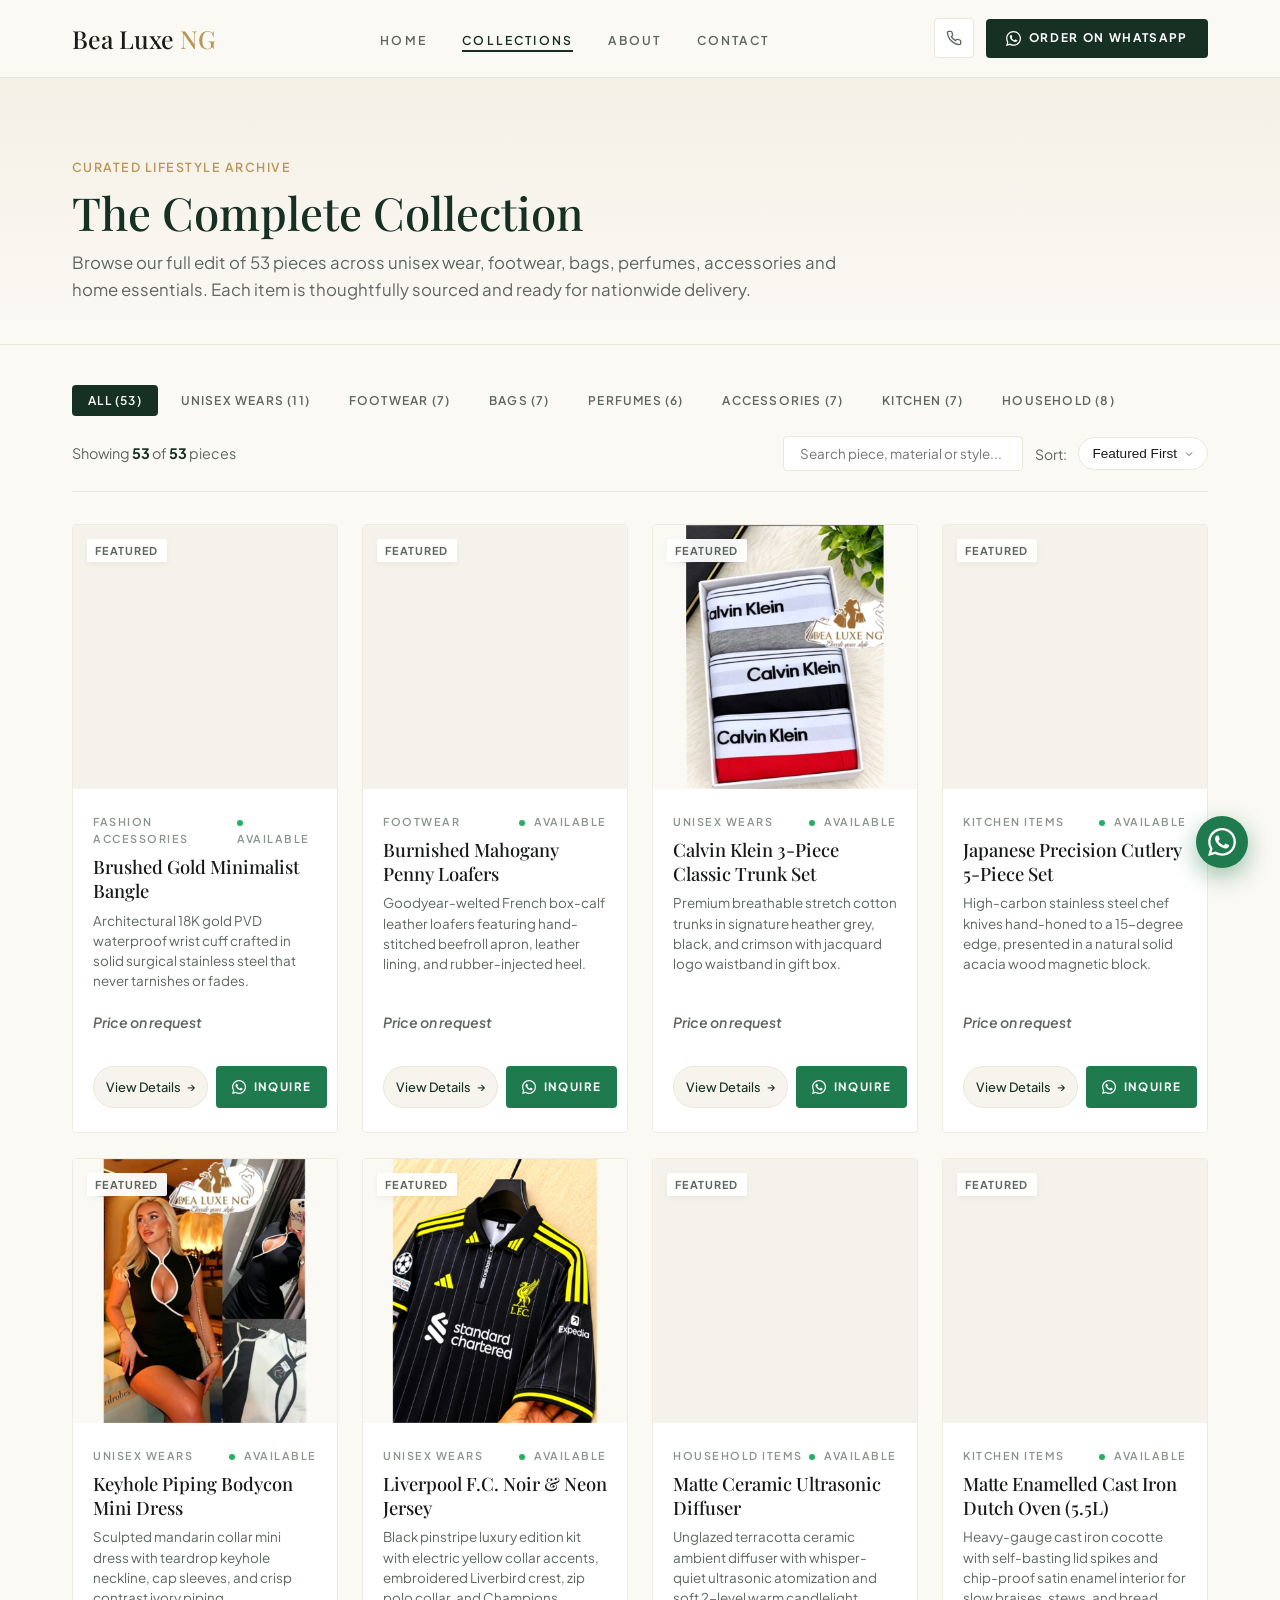
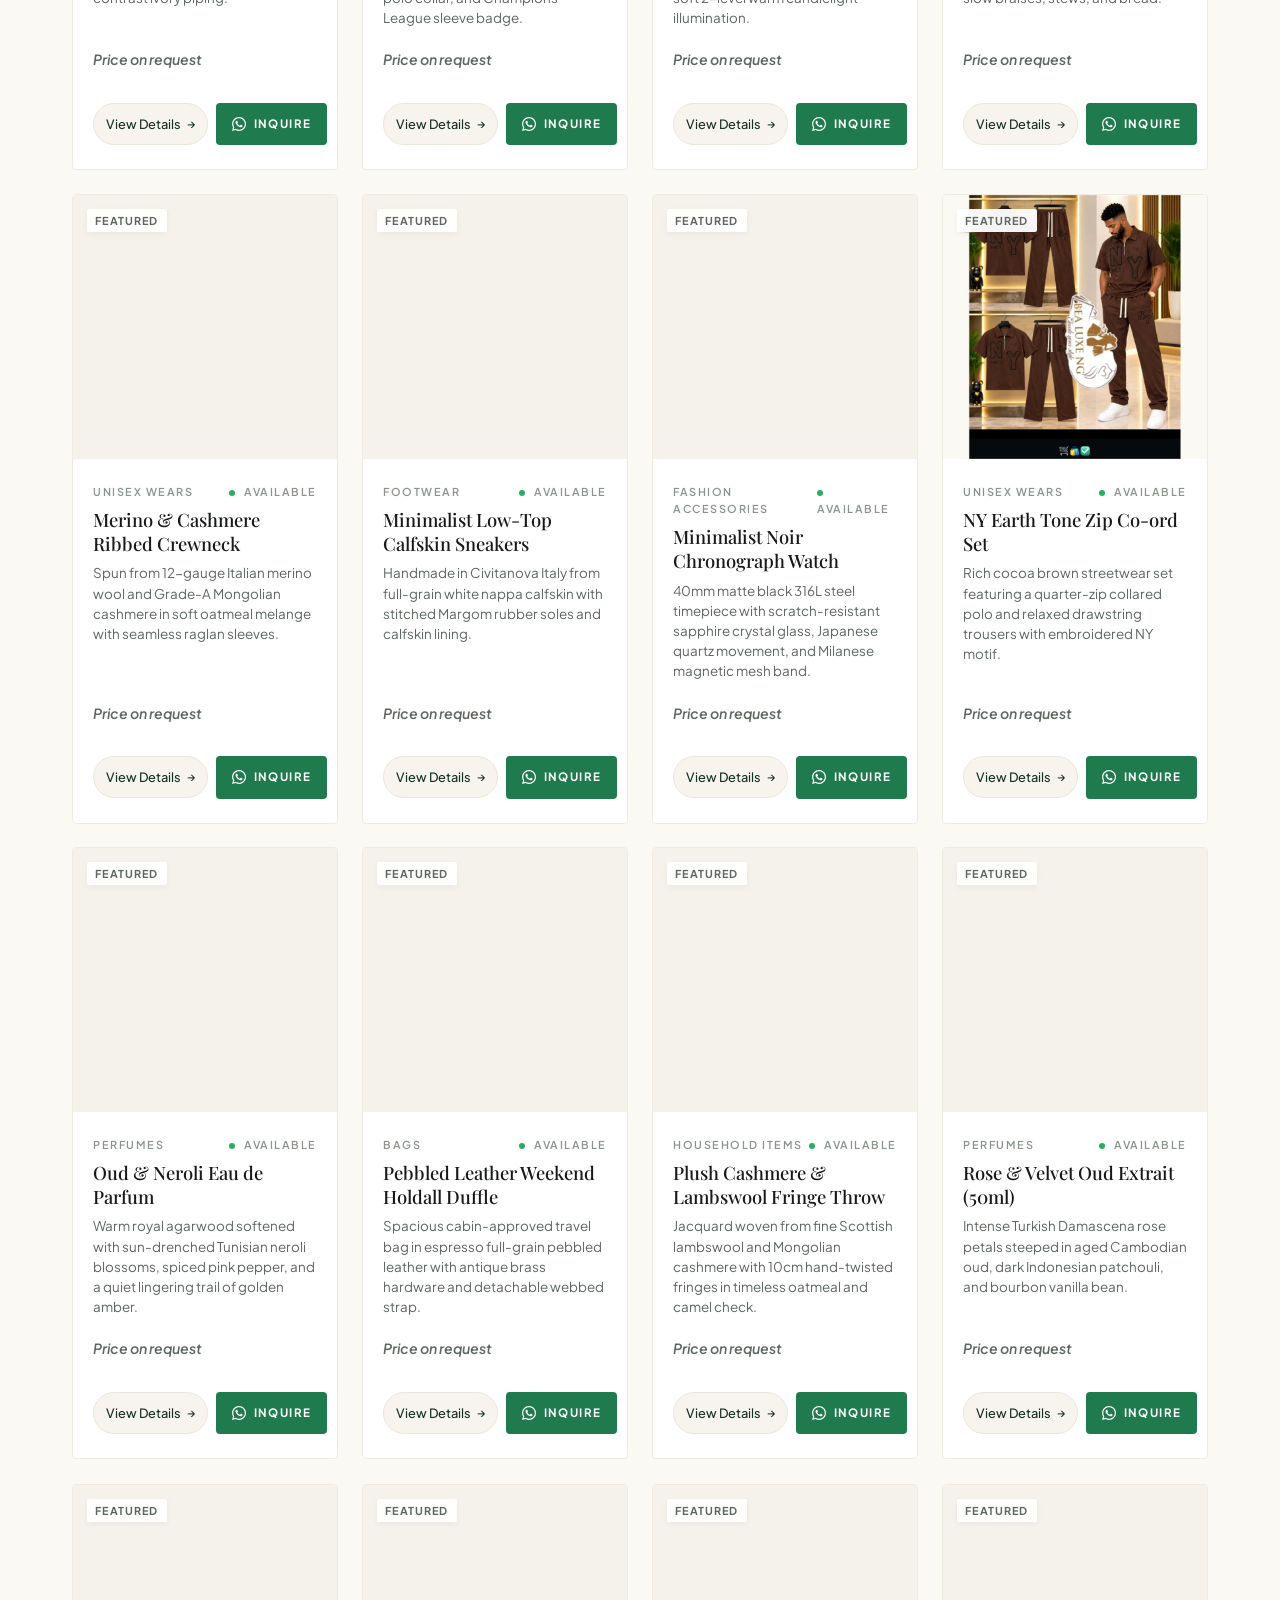
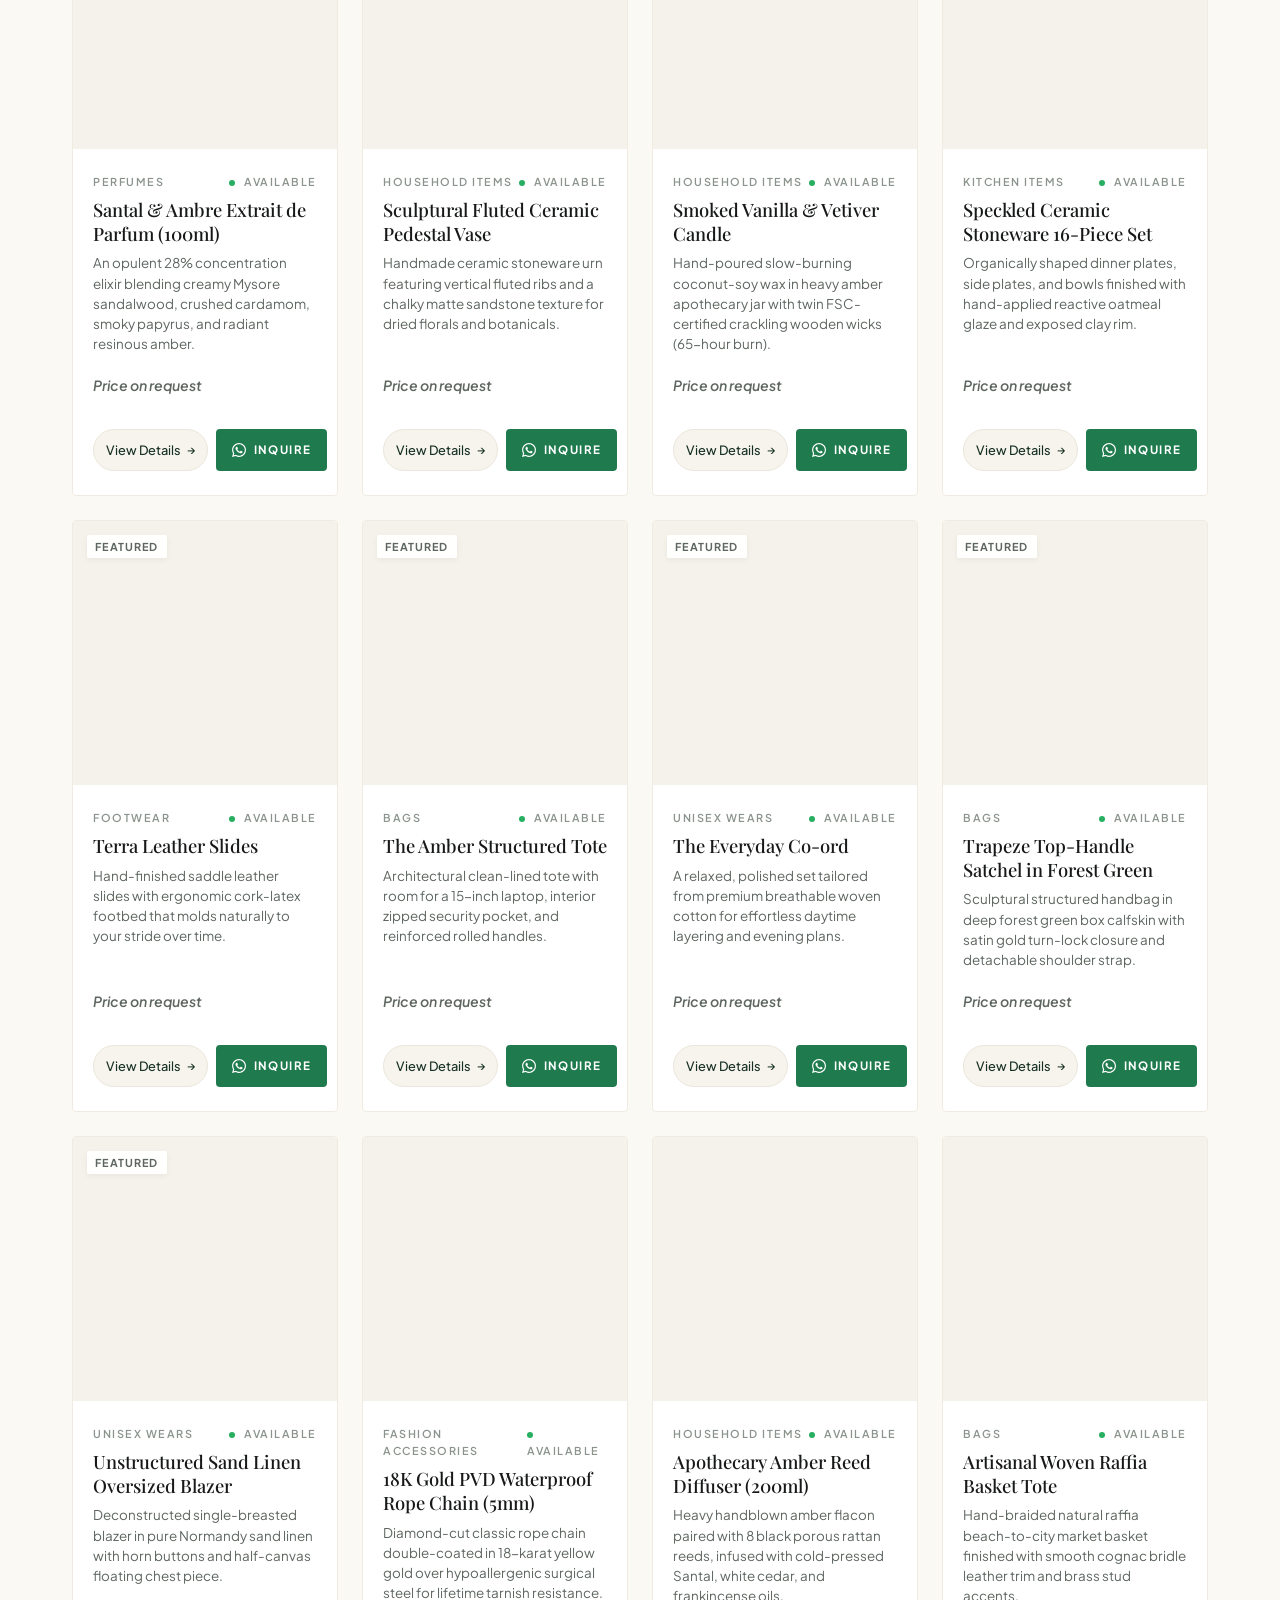
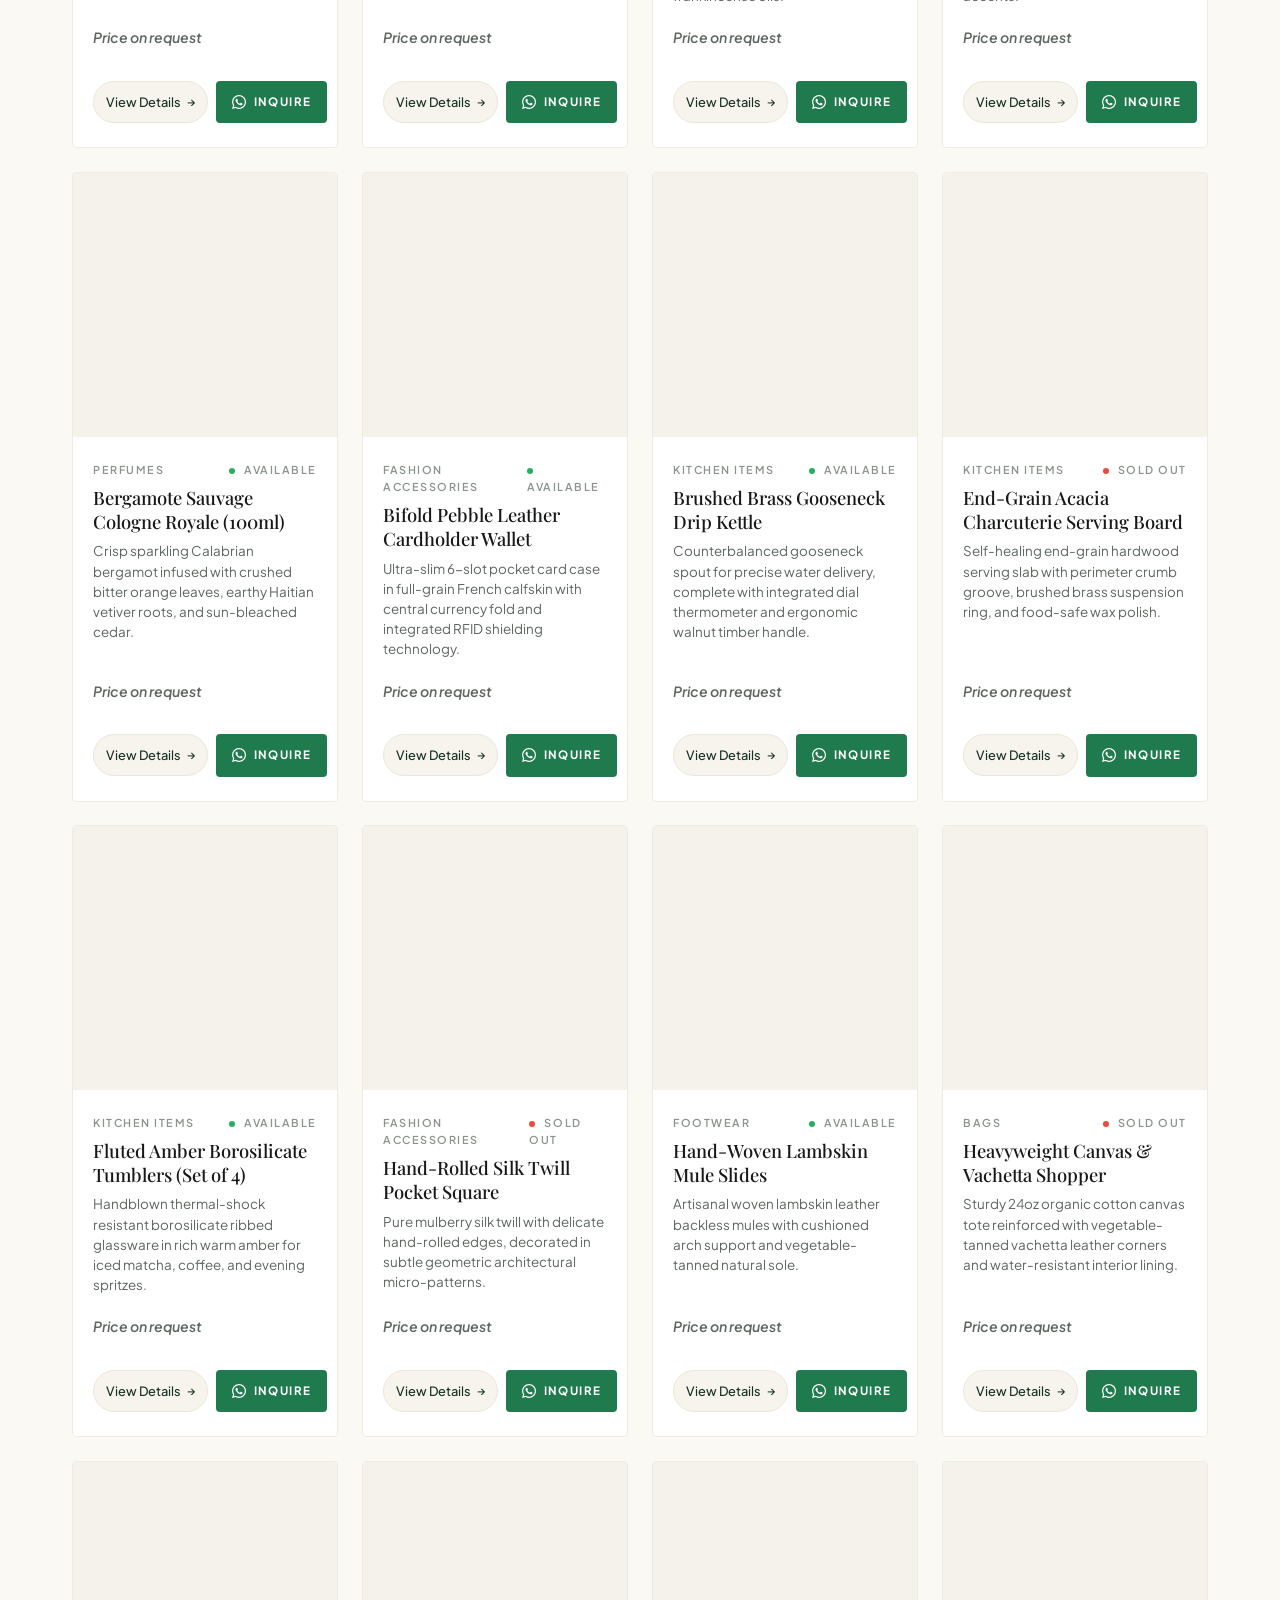
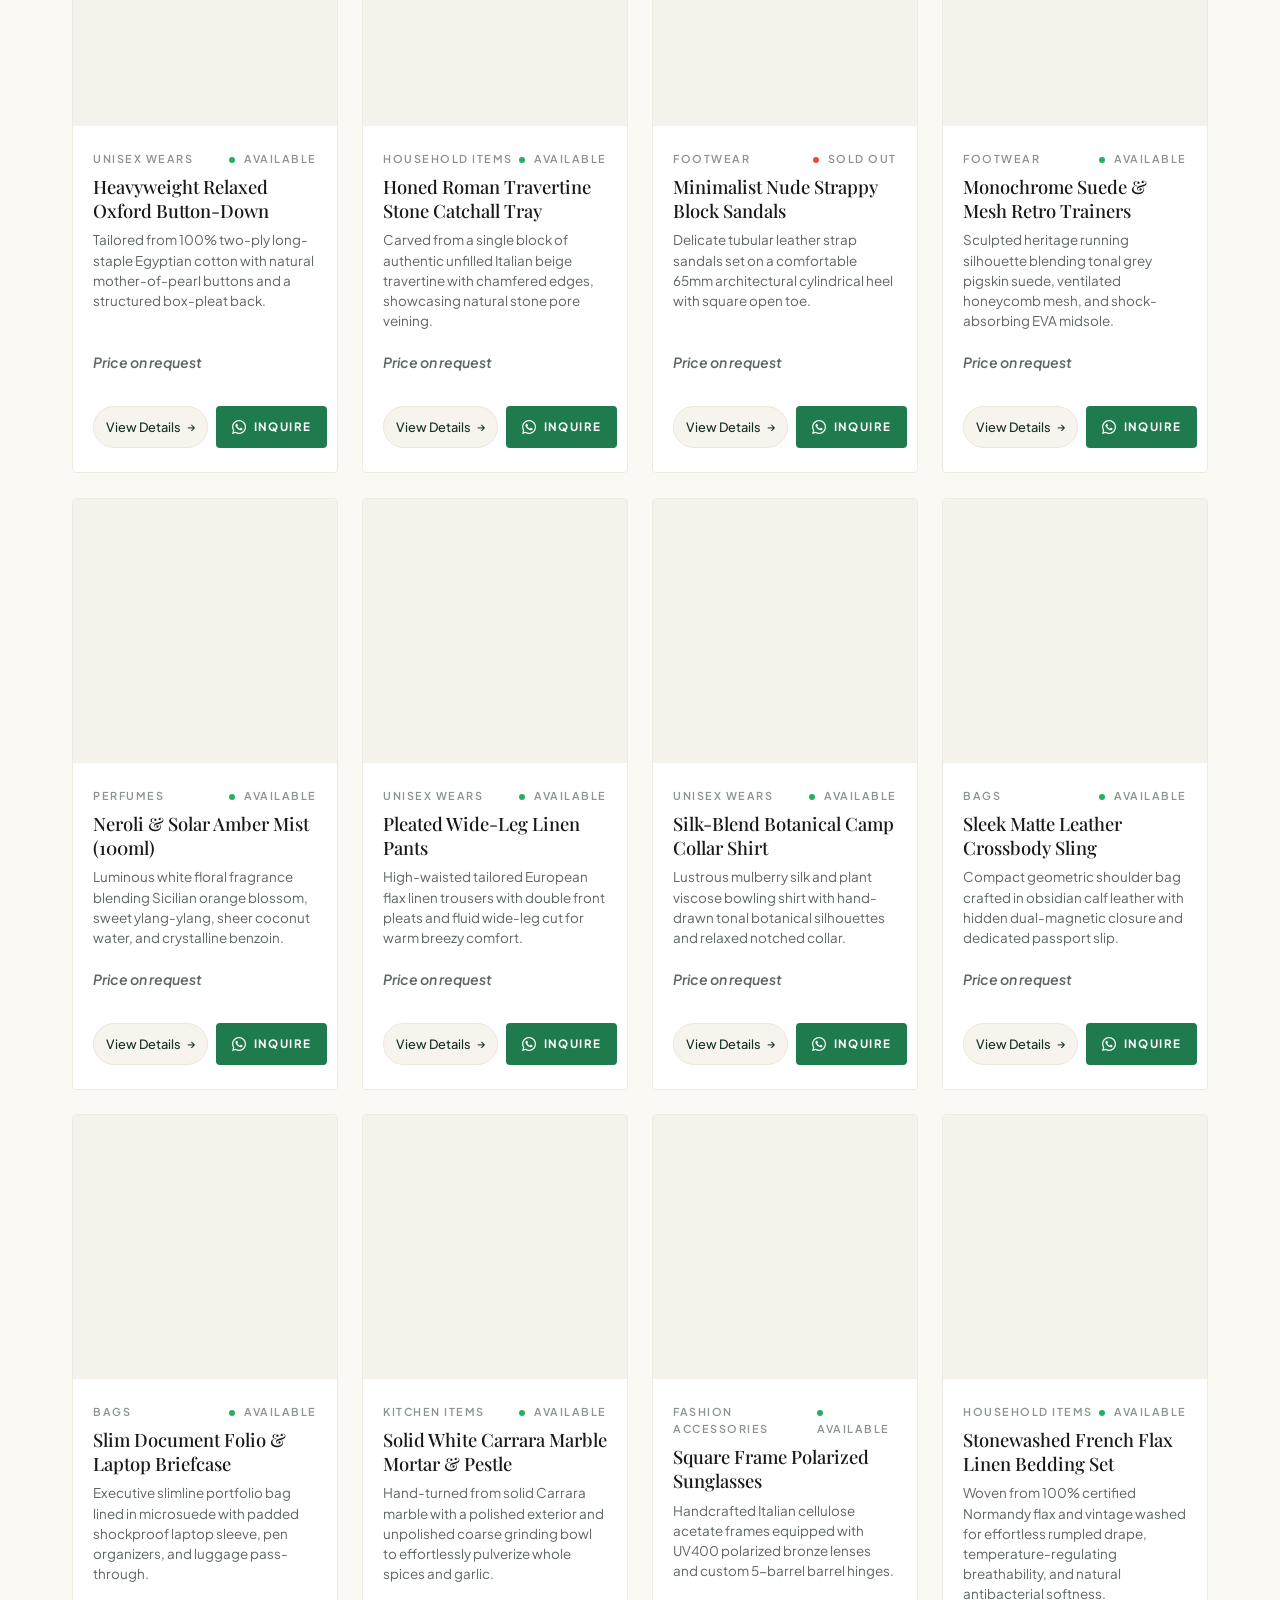
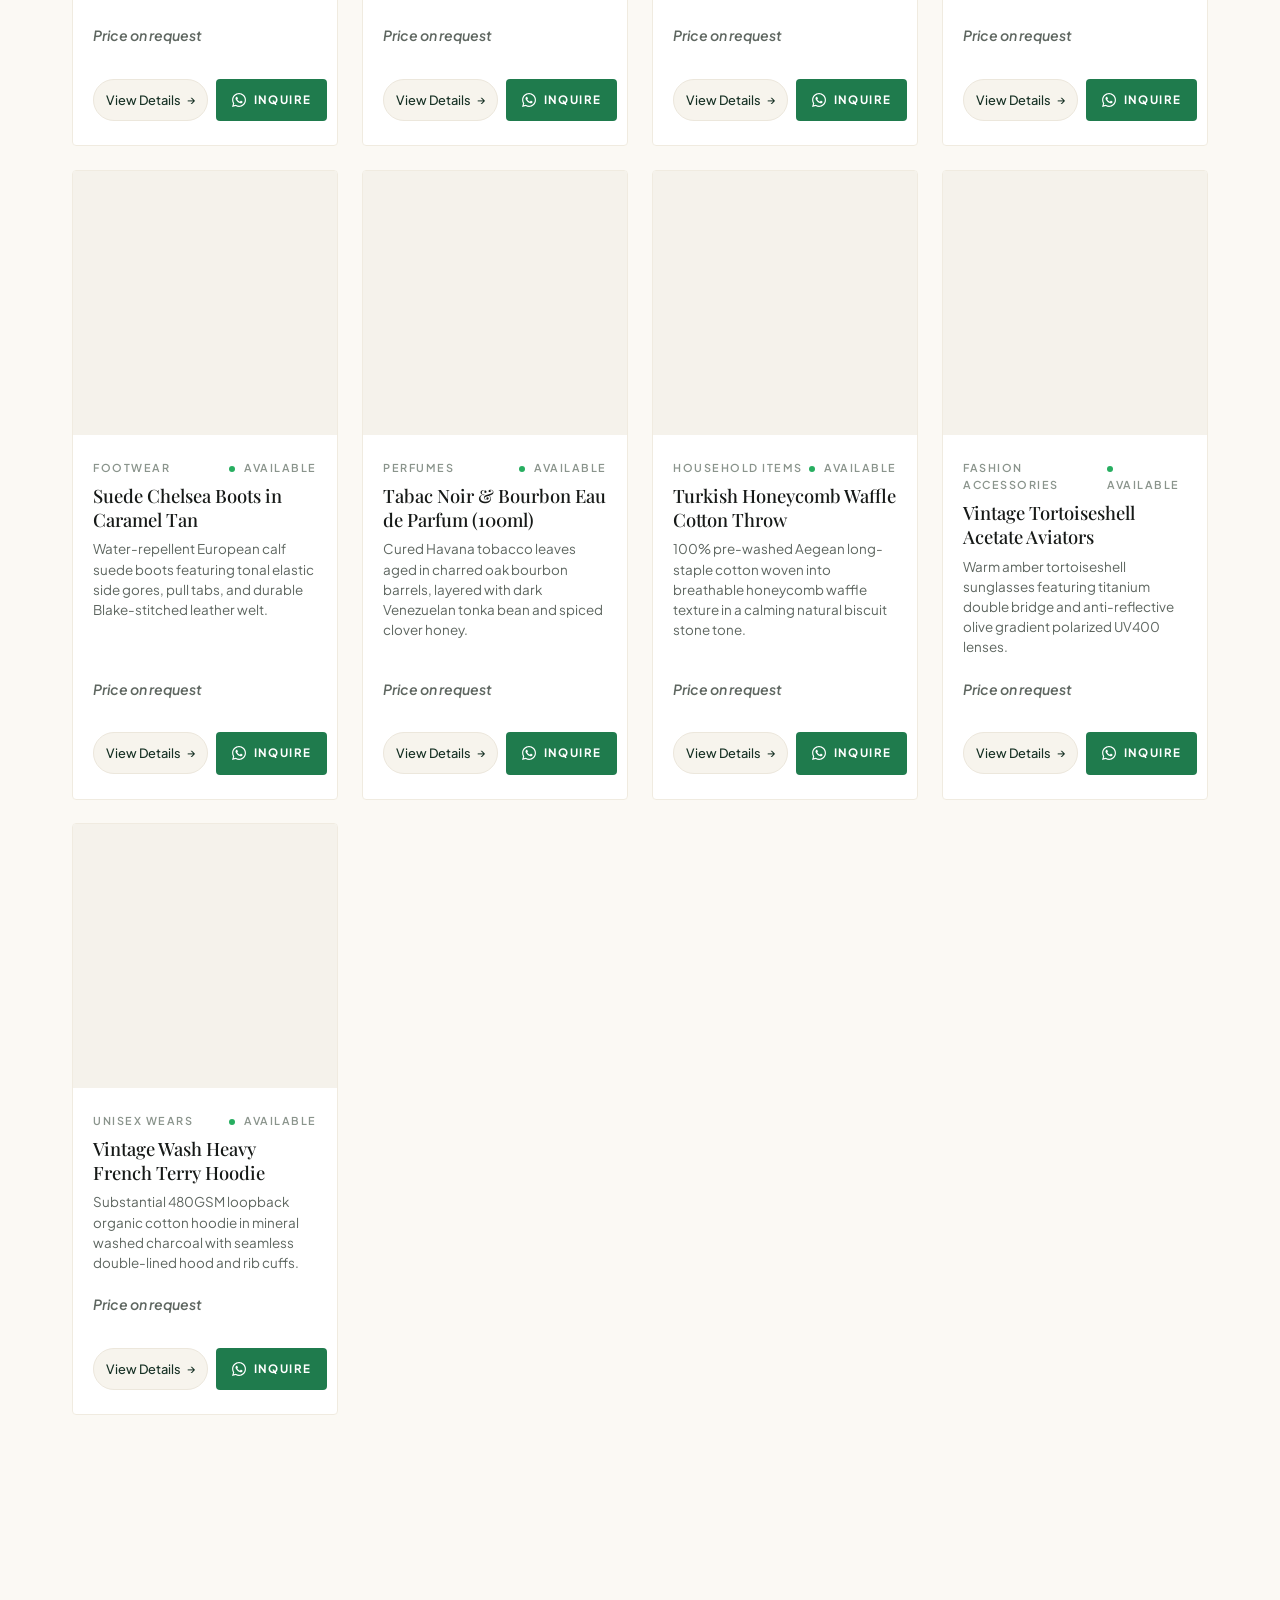
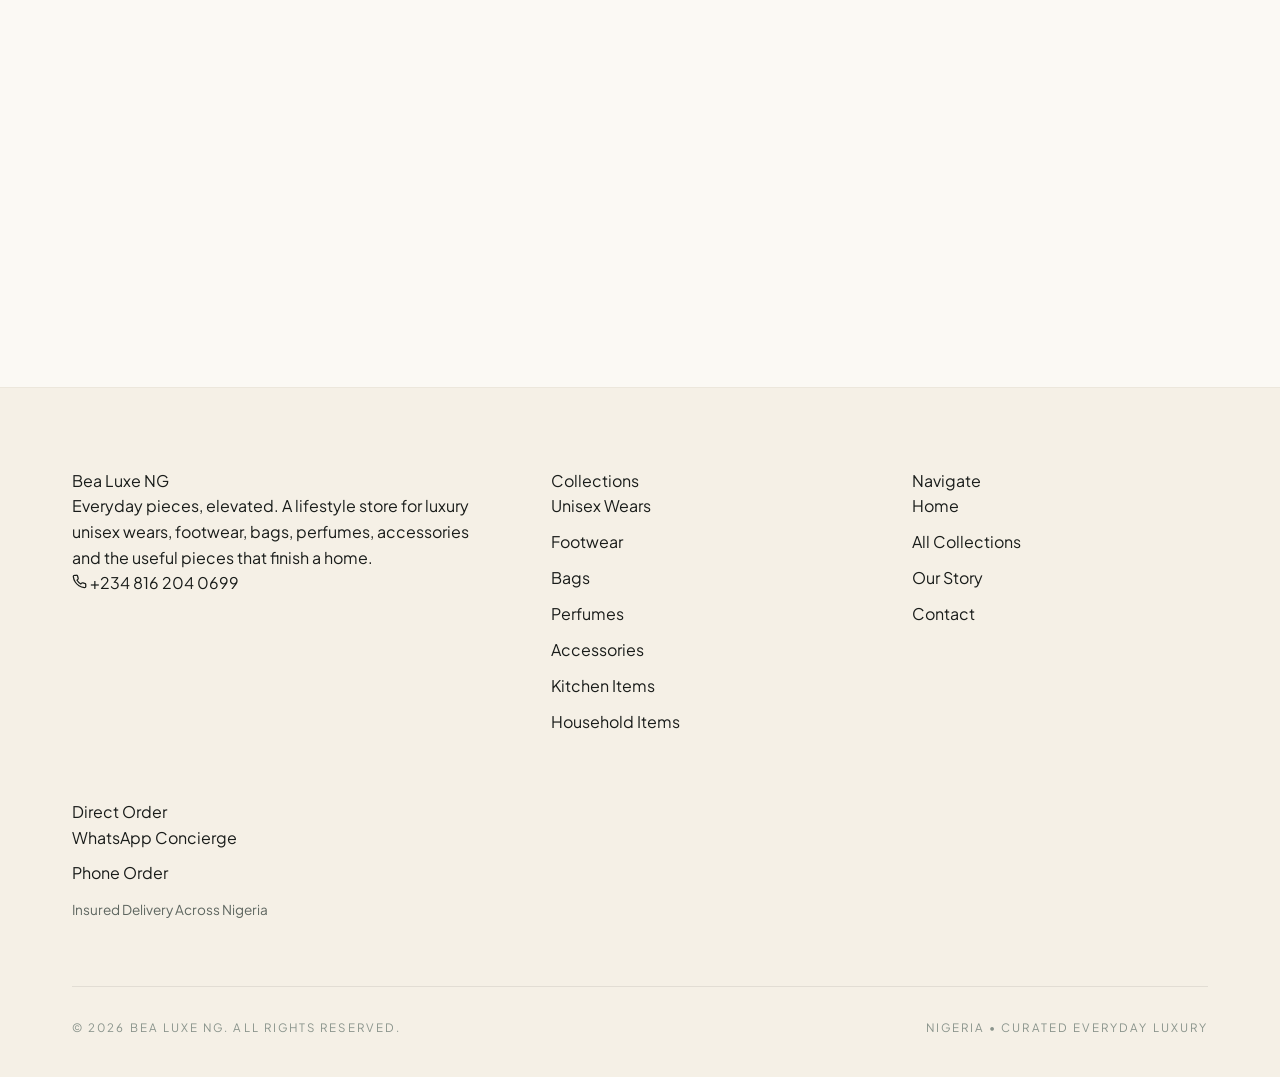
==== collections.html @ 97862dca "feat: implement curated homepage preview, dedicated collections page, and dynamic product detail pag" ====
<!DOCTYPE html>
<html lang="en">
<head>
  <meta charset="UTF-8">
  <meta name="viewport" content="width=device-width, initial-scale=1.0, maximum-scale=5.0, user-scalable=yes">
  <title>The Collections — Bea Luxe NG | 53 Curated Luxury Pieces</title>
  <meta name="description" content="Explore the complete collection of 53 curated luxury pieces across unisex wear, footwear, bags, perfumes, accessories and home essentials by Bea Luxe NG.">

  <!-- Google Fonts Preconnect & Load -->
  <link rel="preconnect" href="https://fonts.googleapis.com">
  <link rel="preconnect" href="https://fonts.gstatic.com" crossorigin>
  <link href="https://fonts.googleapis.com/css2?family=Playfair+Display:ital,wght@0,400;0,500;0,600;0,700;1,400;1,500&family=Plus+Jakarta+Sans:wght@300;400;500;600;700&display=swap" rel="stylesheet">

  <link rel="stylesheet" href="styles.css">
</head>
<body>

  <!-- ================= 1. SITE HEADER ================= -->
  <header class="site-header">
    <div class="container">
      <div class="header-inner">
        <!-- Logo -->
        <a href="index.html" class="brand-title">
          Bea Luxe <span>NG</span>
        </a>

        <!-- Desktop Navigation -->
        <nav>
          <ul class="nav-links">
            <li><a href="index.html" class="nav-link">Home</a></li>
            <li><a href="collections.html" class="nav-link active">Collections</a></li>
            <li><a href="index.html#about" class="nav-link">About</a></li>
            <li><a href="index.html#contact" class="nav-link">Contact</a></li>
          </ul>
        </nav>

        <!-- Right Header Actions -->
        <div class="header-right">
          <div class="header-actions">
            <a href="tel:+2348162040699" class="header-call-btn" title="Call Bea Luxe" aria-label="Call Bea Luxe">
              <svg width="16" height="16" viewBox="0 0 24 24" fill="none" stroke="currentColor" stroke-width="2">
                <path d="M22 16.92v3a2 2 0 0 1-2.18 2 19.79 19.79 0 0 1-8.63-3.07 19.5 19.5 0 0 1-6-6 19.79 19.79 0 0 1-3.07-8.67A2 2 0 0 1 4.11 2h3a2 2 0 0 1 2 1.72 12.84 12.84 0 0 0 .7 2.81 2 2 0 0 1-.45 2.11L8.09 9.91a16 16 0 0 0 6 6l1.27-1.27a2 2 0 0 1 2.11-.45 12.84 12.84 0 0 0 2.81.7A2 2 0 0 1 22 16.92z"/>
              </svg>
            </a>
            <a href="https://wa.me/2348162040699" target="_blank" rel="noopener" class="header-order-btn">
              <svg width="15" height="15" viewBox="0 0 24 24" fill="currentColor">
                <path d="M.057 24l1.687-6.163c-1.041-1.804-1.588-3.849-1.587-5.946.003-6.556 5.338-11.891 11.893-11.891 3.181.001 6.167 1.24 8.413 3.488 2.245 2.248 3.481 5.236 3.48 8.414-.003 6.557-5.338 11.892-11.893 11.892-1.99-.001-3.951-.5-5.688-1.448l-6.305 1.654zm6.597-3.807c1.676.995 3.276 1.591 5.392 1.592 5.448 0 9.886-4.434 9.889-9.885.002-5.462-4.415-9.89-9.881-9.892-5.452 0-9.887 4.434-9.889 9.884-.001 2.225.651 3.891 1.746 5.634l-.999 3.648 3.742-.981zm11.387-5.464c-.074-.124-.272-.198-.57-.347-.297-.149-1.758-.868-2.031-.967-.272-.099-.47-.149-.669.149-.198.297-.768.967-.941 1.165-.173.198-.347.223-.644.074-.297-.149-1.255-.462-2.39-1.475-.883-.788-1.48-1.761-1.653-2.059-.173-.297-.018-.458.13-.606.134-.133.297-.347.446-.521.151-.172.2-.296.3-.495.099-.198.05-.372-.025-.521-.075-.148-.669-1.611-.916-2.206-.242-.579-.487-.501-.669-.51l-.57-.01c-.198 0-.52.074-.792.372s-1.04 1.016-1.04 2.479 1.065 2.876 1.213 3.074c.149.198 2.095 3.2 5.076 4.487.709.306 1.263.489 1.694.626.712.226 1.36.194 1.872.118.571-.085 1.758-.719 2.006-1.413.248-.695.248-1.29.173-1.414z"/>
              </svg>
              <span>Order on WhatsApp</span>
            </a>
          </div>

          <!-- Mobile Toggle (Animated Hamburger) -->
          <button class="mobile-toggle" id="mobile-toggle" aria-label="Toggle navigation">
            <div class="hamburger-box">
              <span class="hamburger-line"></span>
              <span class="hamburger-line"></span>
              <span class="hamburger-line"></span>
            </div>
          </button>
        </div>
      </div>
    </div>
  </header>

  <!-- Mobile Drawer (Smooth Slide-in) -->
  <div class="mobile-drawer" id="mobile-drawer">
    <ul class="mobile-nav-list">
      <li class="mobile-nav-item"><a href="index.html">Home</a></li>
      <li class="mobile-nav-item"><a href="collections.html" class="active">Collections</a></li>
      <li class="mobile-nav-item"><a href="index.html#about">About</a></li>
      <li class="mobile-nav-item"><a href="index.html#contact">Contact</a></li>
    </ul>
    <div style="margin-top: 1.5rem;">
      <a href="https://wa.me/2348162040699" target="_blank" rel="noopener" class="header-order-btn" style="width: 100%; justify-content: center;">
        <svg width="15" height="15" viewBox="0 0 24 24" fill="currentColor">
          <path d="M.057 24l1.687-6.163c-1.041-1.804-1.588-3.849-1.587-5.946.003-6.556 5.338-11.891 11.893-11.891 3.181.001 6.167 1.24 8.413 3.488 2.245 2.248 3.481 5.236 3.48 8.414-.003 6.557-5.338 11.892-11.893 11.892-1.99-.001-3.951-.5-5.688-1.448l-6.305 1.654zm6.597-3.807c1.676.995 3.276 1.591 5.392 1.592 5.448 0 9.886-4.434 9.889-9.885.002-5.462-4.415-9.89-9.881-9.892-5.452 0-9.887 4.434-9.889 9.884-.001 2.225.651 3.891 1.746 5.634l-.999 3.648 3.742-.981zm11.387-5.464c-.074-.124-.272-.198-.57-.347-.297-.149-1.758-.868-2.031-.967-.272-.099-.47-.149-.669.149-.198.297-.768.967-.941 1.165-.173.198-.347.223-.644.074-.297-.149-1.255-.462-2.39-1.475-.883-.788-1.48-1.761-1.653-2.059-.173-.297-.018-.458.13-.606.134-.133.297-.347.446-.521.151-.172.2-.296.3-.495.099-.198.05-.372-.025-.521-.075-.148-.669-1.611-.916-2.206-.242-.579-.487-.501-.669-.51l-.57-.01c-.198 0-.52.074-.792.372s-1.04 1.016-1.04 2.479 1.065 2.876 1.213 3.074c.149.198 2.095 3.2 5.076 4.487.709.306 1.263.489 1.694.626.712.226 1.36.194 1.872.118.571-.085 1.758-.719 2.006-1.413.248-.695.248-1.29.173-1.414z"/>
        </svg>
        <span>Order on WhatsApp</span>
      </a>
    </div>
  </div>

  <main>
    <!-- ================= 2. COLLECTIONS HERO ================= -->
    <section class="collections-hero">
      <div class="container">
        <div class="collections-hero-inner">
          <span class="collections-kicker">Curated Lifestyle Archive</span>
          <h1 class="collections-hero-title">The Complete Collection</h1>
          <p class="collections-hero-desc">
            Browse our full edit of 53 pieces across unisex wear, footwear, bags, perfumes, accessories and home essentials. Each item is thoughtfully sourced and ready for nationwide delivery.
          </p>
        </div>
      </div>
    </section>

    <!-- ================= 3. COLLECTIONS MAIN SECTION ================= -->
    <section class="collections-main-section">
      <div class="container">
        
        <!-- Filter Bar Anchor -->
        <div class="collections-toolbar-wrap" id="collections-filter-bar">
          <!-- Filter Pills -->
          <div class="filter-pills">
            <button class="filter-btn active" data-filter="All">All (53)</button>
            <button class="filter-btn" data-filter="Unisex Wears">Unisex Wears (11)</button>
            <button class="filter-btn" data-filter="Footwear">Footwear (7)</button>
            <button class="filter-btn" data-filter="Bags">Bags (7)</button>
            <button class="filter-btn" data-filter="Perfumes">Perfumes (6)</button>
            <button class="filter-btn" data-filter="Fashion Accessories">Accessories (7)</button>
            <button class="filter-btn" data-filter="Kitchen Items">Kitchen (7)</button>
            <button class="filter-btn" data-filter="Household Items">Household (8)</button>
          </div>

          <!-- Controls: Search, Sort, Count -->
          <div class="collections-subnav">
            <div class="collection-results-count" id="results-count-text">
              Showing <strong>53</strong> pieces
            </div>

            <div style="display: flex; gap: 0.75rem; align-items: center; flex-wrap: wrap;">
              <input 
                type="text" 
                id="collections-search" 
                class="search-input-box" 
                placeholder="Search piece, material or style..."
                style="min-width: 240px;"
              >

              <div class="sort-control-group">
                <label for="collections-sort">Sort:</label>
                <select id="collections-sort" class="sort-select">
                  <option value="featured">Featured First</option>
                  <option value="name-asc">Name: A to Z</option>
                  <option value="name-desc">Name: Z to A</option>
                </select>
              </div>
            </div>
          </div>
        </div>

        <!-- Category Banner Spotlight (Dynamic) -->
        <div class="category-banner-spotlight" id="category-spotlight" style="display: none;">
          <div class="spotlight-info">
            <h3 id="spotlight-title">Category Name</h3>
            <p id="spotlight-desc">Category editorial description.</p>
          </div>
          <button class="btn-clear-filter" id="clear-filter-btn">Show all pieces</button>
        </div>

        <!-- 4-Column Product Grid -->
        <div class="products-4-grid" id="collections-grid-container">
          <!-- Rendered dynamically by collections.js -->
        </div>

      </div>
    </section>

    <!-- ================= 4. CONCIERGE BANNER ================= -->
    <section class="cta-banner-section">
      <div class="container">
        <div class="cta-banner-card reveal-fade-up">
          <div class="cta-kicker">Bea Luxe Concierge</div>
          <h2 class="cta-title">Looking for something specific?</h2>
          <p class="cta-desc">
            If you need bespoke sizing, alternative colorways, or a special gift presentation, talk directly to our concierge on WhatsApp.
          </p>
          <div class="cta-btn-group">
            <a href="https://wa.me/2348162040699" target="_blank" rel="noopener" class="btn-cta-wa">
              <svg width="18" height="18" viewBox="0 0 24 24" fill="currentColor">
                <path d="M.057 24l1.687-6.163c-1.041-1.804-1.588-3.849-1.587-5.946.003-6.556 5.338-11.891 11.893-11.891 3.181.001 6.167 1.24 8.413 3.488 2.245 2.248 3.481 5.236 3.48 8.414-.003 6.557-5.338 11.892-11.893 11.892-1.99-.001-3.951-.5-5.688-1.448l-6.305 1.654zm6.597-3.807c1.676.995 3.276 1.591 5.392 1.592 5.448 0 9.886-4.434 9.889-9.885.002-5.462-4.415-9.89-9.881-9.892-5.452 0-9.887 4.434-9.889 9.884-.001 2.225.651 3.891 1.746 5.634l-.999 3.648 3.742-.981zm11.387-5.464c-.074-.124-.272-.198-.57-.347-.297-.149-1.758-.868-2.031-.967-.272-.099-.47-.149-.669.149-.198.297-.768.967-.941 1.165-.173.198-.347.223-.644.074-.297-.149-1.255-.462-2.39-1.475-.883-.788-1.48-1.761-1.653-2.059-.173-.297-.018-.458.13-.606.134-.133.297-.347.446-.521.151-.172.2-.296.3-.495.099-.198.05-.372-.025-.521-.075-.148-.669-1.611-.916-2.206-.242-.579-.487-.501-.669-.51l-.57-.01c-.198 0-.52.074-.792.372s-1.04 1.016-1.04 2.479 1.065 2.876 1.213 3.074c.149.198 2.095 3.2 5.076 4.487.709.306 1.263.489 1.694.626.712.226 1.36.194 1.872.118.571-.085 1.758-.719 2.006-1.413.248-.695.248-1.29.173-1.414z"/>
              </svg>
              <span>Message on WhatsApp</span>
            </a>
            <a href="tel:+2348162040699" class="btn-cta-call">
              <svg width="18" height="18" viewBox="0 0 24 24" fill="none" stroke="currentColor" stroke-width="2">
                <path d="M22 16.92v3a2 2 0 0 1-2.18 2 19.79 19.79 0 0 1-8.63-3.07 19.5 19.5 0 0 1-6-6 19.79 19.79 0 0 1-3.07-8.67A2 2 0 0 1 4.11 2h3a2 2 0 0 1 2 1.72 12.84 12.84 0 0 0 .7 2.81 2 2 0 0 1-.45 2.11L8.09 9.91a16 16 0 0 0 6 6l1.27-1.27a2 2 0 0 1 2.11-.45 12.84 12.84 0 0 0 2.81.7A2 2 0 0 1 22 16.92z"/>
              </svg>
              <span>Call Us Directly</span>
            </a>
          </div>
        </div>
      </div>
    </section>
  </main>

  <!-- ================= 5. FOOTER ================= -->
  <footer class="site-footer">
    <div class="container">
      <div class="footer-top-grid">
        <div class="footer-brand-col">
          <div class="footer-logo">Bea Luxe <span>NG</span></div>
          <p class="footer-tagline">
            Everyday pieces, elevated. A lifestyle store for luxury unisex wears, footwear, bags, perfumes, accessories and the useful pieces that finish a home.
          </p>
          <div class="footer-phone-exact">
            <svg width="15" height="15" viewBox="0 0 24 24" fill="none" stroke="currentColor" stroke-width="2">
              <path d="M22 16.92v3a2 2 0 0 1-2.18 2 19.79 19.79 0 0 1-8.63-3.07 19.5 19.5 0 0 1-6-6 19.79 19.79 0 0 1-3.07-8.67A2 2 0 0 1 4.11 2h3a2 2 0 0 1 2 1.72 12.84 12.84 0 0 0 .7 2.81 2 2 0 0 1-.45 2.11L8.09 9.91a16 16 0 0 0 6 6l1.27-1.27a2 2 0 0 1 2.11-.45 12.84 12.84 0 0 0 2.81.7A2 2 0 0 1 22 16.92z"/>
            </svg>
            <a href="tel:+2348162040699">+234 816 204 0699</a>
          </div>
        </div>

        <div class="footer-links-col">
          <div class="footer-heading">Collections</div>
          <ul class="footer-links-list">
            <li><a href="collections.html?category=Unisex%20Wears">Unisex Wears</a></li>
            <li><a href="collections.html?category=Footwear">Footwear</a></li>
            <li><a href="collections.html?category=Bags">Bags</a></li>
            <li><a href="collections.html?category=Perfumes">Perfumes</a></li>
            <li><a href="collections.html?category=Fashion%20Accessories">Accessories</a></li>
            <li><a href="collections.html?category=Kitchen%20Items">Kitchen Items</a></li>
            <li><a href="collections.html?category=Household%20Items">Household Items</a></li>
          </ul>
        </div>

        <div class="footer-links-col">
          <div class="footer-heading">Navigate</div>
          <ul class="footer-links-list">
            <li><a href="index.html">Home</a></li>
            <li><a href="collections.html">All Collections</a></li>
            <li><a href="index.html#about">Our Story</a></li>
            <li><a href="index.html#contact">Contact</a></li>
          </ul>
        </div>

        <div class="footer-links-col">
          <div class="footer-heading">Direct Order</div>
          <ul class="footer-links-list">
            <li><a href="https://wa.me/2348162040699" target="_blank" rel="noopener">WhatsApp Concierge</a></li>
            <li><a href="tel:+2348162040699">Phone Order</a></li>
            <li><span style="color: var(--text-muted); font-size: 0.85rem;">Insured Delivery Across Nigeria</span></li>
          </ul>
        </div>
      </div>

      <div class="footer-bottom-row">
        <div>&copy; 2026 Bea Luxe NG. All rights reserved.</div>
        <div>Nigeria • Curated Everyday Luxury</div>
      </div>
    </div>
  </footer>

  <!-- Floating WhatsApp CTA -->
  <a href="https://wa.me/2348162040699" target="_blank" rel="noopener" class="floating-wa-exact" title="Order on WhatsApp" aria-label="Order on WhatsApp">
    <svg width="28" height="28" viewBox="0 0 24 24" fill="currentColor">
      <path d="M.057 24l1.687-6.163c-1.041-1.804-1.588-3.849-1.587-5.946.003-6.556 5.338-11.891 11.893-11.891 3.181.001 6.167 1.24 8.413 3.488 2.245 2.248 3.481 5.236 3.48 8.414-.003 6.557-5.338 11.892-11.893 11.892-1.99-.001-3.951-.5-5.688-1.448l-6.305 1.654zm6.597-3.807c1.676.995 3.276 1.591 5.392 1.592 5.448 0 9.886-4.434 9.889-9.885.002-5.462-4.415-9.89-9.881-9.892-5.452 0-9.887 4.434-9.889 9.884-.001 2.225.651 3.891 1.746 5.634l-.999 3.648 3.742-.981zm11.387-5.464c-.074-.124-.272-.198-.57-.347-.297-.149-1.758-.868-2.031-.967-.272-.099-.47-.149-.669.149-.198.297-.768.967-.941 1.165-.173.198-.347.223-.644.074-.297-.149-1.255-.462-2.39-1.475-.883-.788-1.48-1.761-1.653-2.059-.173-.297-.018-.458.13-.606.134-.133.297-.347.446-.521.151-.172.2-.296.3-.495.099-.198.05-.372-.025-.521-.075-.148-.669-1.611-.916-2.206-.242-.579-.487-.501-.669-.51l-.57-.01c-.198 0-.52.074-.792.372s-1.04 1.016-1.04 2.479 1.065 2.876 1.213 3.074c.149.198 2.095 3.2 5.076 4.487.709.306 1.263.489 1.694.626.712.226 1.36.194 1.872.118.571-.085 1.758-.719 2.006-1.413.248-.695.248-1.29.173-1.414z"/>
    </svg>
  </a>

  <!-- Scripts -->
  <script src="products.js"></script>
  <script src="collections.js"></script>
</body>
</html>
---- styles.css ----
/* ==========================================================================
   BEA LUXE NG - Base44 Layout with Premium Animations & Mobile Refinements
   ========================================================================== */

:root {
  /* Palette exact */
  --bg-cream: #fbf9f4;
  --bg-ivory: #ffffff;
  --bg-card-soft: #fcfbf8;
  --bg-footer: #f5f0e6;
  --forest-dark: #163024;
  --forest-hero: #234534;
  --forest-hover: #0e2017;
  --wa-green: #1f7b4d;
  --wa-green-hover: #17633d;
  --gold-accent: #b89758;
  
  --text-main: #191c1a;
  --text-muted: #5e6660;
  --text-subtle: #8a948c;
  
  --border-light: #ece7dc;
  --border-card: #f0ebe0;
  
  /* Fonts */
  --font-serif: 'Playfair Display', Georgia, serif;
  --font-sans: 'Plus Jakarta Sans', -apple-system, BlinkMacSystemFont, "Segoe UI", Roboto, sans-serif;
  
  --radius-sm: 4px;
  --radius-md: 8px;
  --radius-lg: 16px;
  --radius-pill: 9999px;
  
  --max-width: 1200px;

  /* Cubic-bezier easing */
  --ease-out-expo: cubic-bezier(0.16, 1, 0.3, 1);
  --ease-smooth: cubic-bezier(0.25, 0.46, 0.45, 0.94);
}

/* Reset */
*, *::before, *::after {
  box-sizing: border-box;
  margin: 0;
  padding: 0;
}

html {
  scroll-behavior: smooth;
  font-size: 16px;
  -webkit-text-size-adjust: 100%;
  width: 100%;
  max-width: 100%;
  overflow-x: hidden;
}

body {
  font-family: var(--font-sans);
  background-color: var(--bg-cream);
  color: var(--text-main);
  line-height: 1.6;
  -webkit-font-smoothing: antialiased;
  width: 100%;
  max-width: 100%;
  overflow-x: hidden;
  position: relative;
}

main, section, header, footer {
  width: 100%;
  max-width: 100%;
  box-sizing: border-box;
}

h1, h2, h3, h4, h5, h6, p, a, span {
  overflow-wrap: break-word;
  word-wrap: break-word;
}

img {
  display: block;
  max-width: 100%;
}

a {
  color: inherit;
  text-decoration: none;
}

button, input, textarea {
  font-family: inherit;
  font-size: inherit;
}

.container {
  width: 100%;
  max-width: var(--max-width);
  margin: 0 auto;
  padding: 0 2rem;
}

/* ==========================================================================
   COOL SCROLL REVEAL ANIMATIONS
   ========================================================================== */
.reveal-fade-up {
  opacity: 0;
  transform: translateY(28px);
  transition: opacity 0.75s var(--ease-out-expo), transform 0.75s var(--ease-out-expo);
  will-change: opacity, transform;
}

.reveal-fade-up.active {
  opacity: 1;
  transform: translateY(0);
}

/* Stagger delay classes */
.delay-1 { transition-delay: 0.1s; }
.delay-2 { transition-delay: 0.18s; }
.delay-3 { transition-delay: 0.26s; }
.delay-4 { transition-delay: 0.34s; }

/* ==========================================================================
   Header Navbar
   ========================================================================== */
.site-header {
  background-color: rgba(251, 249, 244, 0.94);
  backdrop-filter: blur(12px);
  -webkit-backdrop-filter: blur(12px);
  border-bottom: 1px solid var(--border-light);
  position: sticky;
  top: 0;
  z-index: 1000;
  transition: box-shadow 0.3s ease, background-color 0.3s ease;
}

.site-header.scrolled {
  box-shadow: 0 4px 20px rgba(0, 0, 0, 0.04);
  background-color: rgba(251, 249, 244, 0.98);
}

.header-inner {
  display: flex;
  align-items: center;
  justify-content: space-between;
  height: 4.8rem;
}

.brand-title {
  font-family: var(--font-serif);
  font-size: 1.55rem;
  font-weight: 500;
  letter-spacing: -0.01em;
  color: #191c1a;
  transition: opacity 0.2s ease;
}

.brand-title span {
  color: var(--gold-accent);
}

.brand-title:hover {
  opacity: 0.85;
}

.nav-links {
  display: flex;
  align-items: center;
  list-style: none;
  gap: 2.2rem;
}

.nav-link {
  font-size: 0.76rem;
  text-transform: uppercase;
  letter-spacing: 0.18em;
  font-weight: 600;
  color: var(--text-muted);
  position: relative;
  padding: 0.3rem 0;
  transition: color 0.25s ease;
}

.nav-link::after {
  content: "";
  position: absolute;
  bottom: 0;
  left: 0;
  width: 0%;
  height: 2px;
  background-color: var(--forest-dark);
  transition: width 0.25s var(--ease-out-expo);
}

.nav-link:hover::after,
.nav-link.active::after {
  width: 100%;
}

.nav-link:hover,
.nav-link.active {
  color: var(--forest-dark);
}

.header-right {
  display: flex;
  align-items: center;
  gap: 0.75rem;
}

.header-actions {
  display: flex;
  align-items: center;
  gap: 0.75rem;
}

.header-call-btn {
  width: 40px;
  height: 40px;
  border-radius: var(--radius-sm);
  border: 1px solid var(--border-light);
  display: flex;
  align-items: center;
  justify-content: center;
  color: var(--text-muted);
  background: #ffffff;
  transition: all 0.2s var(--ease-smooth);
}

.header-call-btn:hover {
  border-color: var(--forest-dark);
  color: var(--forest-dark);
  transform: translateY(-2px);
  box-shadow: 0 4px 10px rgba(0, 0, 0, 0.04);
}

.header-order-btn {
  display: inline-flex;
  align-items: center;
  gap: 0.5rem;
  background-color: var(--forest-dark);
  color: #ffffff;
  padding: 0.65rem 1.25rem;
  border-radius: var(--radius-sm);
  font-size: 0.74rem;
  text-transform: uppercase;
  letter-spacing: 0.14em;
  font-weight: 700;
  transition: all 0.25s var(--ease-smooth);
}

.header-order-btn:hover {
  background-color: var(--forest-hover);
  transform: translateY(-2px);
  box-shadow: 0 6px 16px rgba(22, 48, 36, 0.2);
}

/* Mobile Hamburger Toggle */
.mobile-toggle {
  display: none;
  background: none;
  border: none;
  cursor: pointer;
  padding: 0.6rem;
  color: var(--text-main);
  border-radius: var(--radius-sm);
  transition: background-color 0.2s ease;
}

.mobile-toggle:hover {
  background-color: var(--bg-card-soft);
}

.hamburger-box {
  width: 24px;
  height: 18px;
  display: flex;
  flex-direction: column;
  justify-content: space-between;
}

.hamburger-line {
  display: block;
  height: 2px;
  width: 100%;
  background-color: var(--forest-dark);
  border-radius: 2px;
  transition: transform 0.3s ease, opacity 0.2s ease;
}

.mobile-toggle.open .hamburger-line:nth-child(1) {
  transform: translateY(8px) rotate(45deg);
}
.mobile-toggle.open .hamburger-line:nth-child(2) {
  opacity: 0;
}
.mobile-toggle.open .hamburger-line:nth-child(3) {
  transform: translateY(-8px) rotate(-45deg);
}

/* Mobile Drawer (Smooth slide-in) */
.mobile-drawer {
  position: fixed;
  top: 4.8rem;
  left: 0;
  right: 0;
  background: var(--bg-cream);
  border-bottom: 1px solid var(--border-light);
  padding: 1.75rem 2rem 2.25rem;
  box-shadow: 0 20px 40px rgba(0, 0, 0, 0.08);
  transform: translateY(-110%);
  opacity: 0;
  visibility: hidden;
  transition: transform 0.35s var(--ease-out-expo), opacity 0.3s ease, visibility 0.35s;
  z-index: 998;
}

.mobile-drawer.open {
  transform: translateY(0);
  opacity: 1;
  visibility: visible;
}

.mobile-nav-list {
  list-style: none;
  display: flex;
  flex-direction: column;
  gap: 1.25rem;
}

.mobile-nav-item a {
  font-size: 1.05rem;
  font-weight: 600;
  text-transform: uppercase;
  letter-spacing: 0.12em;
  color: var(--text-main);
  display: block;
  padding: 0.4rem 0;
  border-bottom: 1px dashed var(--border-light);
}

.mobile-nav-item a:hover {
  color: var(--forest-dark);
}

/* ==========================================================================
   Section 1: Hero (Split: Headline Left, Green Ribbed Panel + Inset Cutout)
   ========================================================================== */
.hero-section {
  padding: 5rem 0 5.5rem;
  background-color: var(--bg-cream);
  position: relative;
}

.hero-grid {
  display: grid;
  grid-template-columns: repeat(2, minmax(0, 1fr));
  align-items: center;
  gap: 4.5rem;
}

.hero-kicker {
  font-size: 0.72rem;
  text-transform: uppercase;
  letter-spacing: 0.22em;
  font-weight: 600;
  color: var(--text-subtle);
  margin-bottom: 1.5rem;
}

.hero-title {
  font-family: var(--font-serif);
  font-size: clamp(3rem, 5.2vw, 4.4rem);
  font-weight: 400;
  line-height: 1.08;
  color: #161917;
  margin-bottom: 1.5rem;
  letter-spacing: -0.02em;
}

.hero-desc {
  font-size: 1.05rem;
  color: var(--text-muted);
  max-width: 440px;
  line-height: 1.6;
  margin-bottom: 2.5rem;
}

.hero-btn-row {
  display: flex;
  align-items: center;
  gap: 1.25rem;
  flex-wrap: wrap;
}

.btn-dark {
  display: inline-flex;
  align-items: center;
  gap: 0.6rem;
  background-color: var(--forest-dark);
  color: #ffffff;
  padding: 0.85rem 1.65rem;
  border-radius: var(--radius-sm);
  font-size: 0.76rem;
  text-transform: uppercase;
  letter-spacing: 0.16em;
  font-weight: 700;
  transition: all 0.25s var(--ease-smooth);
}

.btn-dark:hover {
  background-color: var(--forest-hover);
  transform: translateY(-2px);
  box-shadow: 0 8px 20px rgba(22, 48, 36, 0.22);
}

.btn-dark .arrow-icon {
  transition: transform 0.2s ease;
}

.btn-dark:hover .arrow-icon {
  transform: translateX(4px);
}

.btn-outline {
  display: inline-flex;
  align-items: center;
  gap: 0.6rem;
  background-color: transparent;
  color: var(--text-main);
  border: 1px solid var(--border-light);
  padding: 0.85rem 1.65rem;
  border-radius: var(--radius-sm);
  font-size: 0.76rem;
  text-transform: uppercase;
  letter-spacing: 0.16em;
  font-weight: 700;
  transition: all 0.25s var(--ease-smooth);
}

.btn-outline:hover {
  border-color: var(--text-main);
  background-color: rgba(255, 255, 255, 0.5);
  transform: translateY(-2px);
}

/* Ribbed Green Hero Backdrop with Float Animation */
.hero-visual-frame {
  position: relative;
  width: 100%;
  aspect-ratio: 1.15 / 1;
  background-color: var(--forest-hero);
  border-radius: var(--radius-sm);
  overflow: hidden;
  display: flex;
  align-items: center;
  justify-content: center;
  box-shadow: 0 20px 48px rgba(22, 48, 36, 0.16);
  background-image: repeating-linear-gradient(
    to right,
    rgba(255, 255, 255, 0.05) 0px,
    rgba(255, 255, 255, 0.05) 12px,
    transparent 12px,
    transparent 24px
  );
  transition: transform 0.4s ease;
}

.hero-visual-frame:hover {
  transform: translateY(-4px);
}

.hero-inner-photo {
  position: absolute;
  right: 2rem;
  top: 2rem;
  bottom: 2rem;
  width: 68%;
  border-radius: var(--radius-sm);
  overflow: hidden;
  box-shadow: 0 16px 36px rgba(0, 0, 0, 0.25);
  transition: transform 0.45s var(--ease-out-expo);
}

.hero-inner-photo img {
  width: 100%;
  height: 100%;
  object-fit: cover;
  transition: transform 0.6s var(--ease-out-expo);
}

.hero-visual-frame:hover .hero-inner-photo img {
  transform: scale(1.04);
}

/* ==========================================================================
   Section 2: Shop by Category (8 Clean Grid Cards)
   ========================================================================== */
.categories-section {
  padding: 5rem 0 6rem;
  background-color: var(--bg-cream);
  border-top: 1px solid var(--border-light);
}

.section-head {
  margin-bottom: 3rem;
}

.section-kicker {
  font-size: 0.72rem;
  text-transform: uppercase;
  letter-spacing: 0.22em;
  font-weight: 600;
  color: var(--text-subtle);
  margin-bottom: 0.65rem;
}

.section-title {
  font-family: var(--font-serif);
  font-size: clamp(2rem, 3.5vw, 2.75rem);
  font-weight: 400;
  color: #161917;
  letter-spacing: -0.01em;
  margin-bottom: 0.5rem;
}

.section-desc {
  font-size: 0.98rem;
  color: var(--text-muted);
}

.category-8-grid {
  display: grid;
  grid-template-columns: repeat(4, minmax(0, 1fr));
  gap: 1.25rem;
}

.cat-tile {
  background-color: var(--bg-card-soft);
  border: 1px solid var(--border-card);
  border-radius: var(--radius-sm);
  padding: 1.85rem 1.5rem;
  min-height: 180px;
  display: flex;
  flex-direction: column;
  justify-content: space-between;
  cursor: pointer;
  transition: all 0.3s var(--ease-out-expo);
  position: relative;
}

.cat-tile::after {
  content: "";
  position: absolute;
  bottom: 0;
  left: 0;
  width: 0%;
  height: 3px;
  background-color: var(--forest-dark);
  transition: width 0.3s var(--ease-out-expo);
}

.cat-tile:hover {
  background-color: #ffffff;
  border-color: #ded8cb;
  transform: translateY(-4px);
  box-shadow: 0 10px 24px rgba(0, 0, 0, 0.05);
}

.cat-tile:hover::after {
  width: 100%;
}

.cat-tile-num {
  font-size: 0.72rem;
  color: var(--text-subtle);
  font-weight: 500;
}

.cat-tile-name {
  font-family: var(--font-serif);
  font-size: 1.25rem;
  font-weight: 500;
  color: #161917;
  margin-bottom: 0.25rem;
}

.cat-tile-count {
  font-size: 0.78rem;
  color: var(--text-subtle);
}

/* 8th Tile: Solid Dark "View all" */
.cat-tile.tile-dark {
  background-color: var(--forest-dark);
  border-color: var(--forest-dark);
  color: #ffffff;
}

.cat-tile.tile-dark::after {
  background-color: var(--gold-accent);
}

.cat-tile.tile-dark .cat-tile-num {
  color: rgba(255, 255, 255, 0.6);
}

.cat-tile.tile-dark .cat-tile-name {
  color: #ffffff;
  display: flex;
  align-items: center;
  justify-content: space-between;
}

.cat-tile.tile-dark .cat-arrow {
  transition: transform 0.2s ease;
}

.cat-tile.tile-dark:hover .cat-arrow {
  transform: translate(3px, -3px);
}

.cat-tile.tile-dark:hover {
  background-color: var(--forest-hover);
  border-color: var(--forest-hover);
}

/* ==========================================================================
   Section 3: "A few pieces we love" / Products Section
   ========================================================================== */
.featured-section {
  padding: 5rem 0 6rem;
  background-color: var(--bg-cream);
  border-top: 1px solid var(--border-light);
}

.featured-header-row {
  display: flex;
  align-items: flex-end;
  justify-content: space-between;
  margin-bottom: 2.5rem;
}

.link-arrow {
  display: inline-flex;
  align-items: center;
  gap: 0.5rem;
  font-size: 0.74rem;
  text-transform: uppercase;
  letter-spacing: 0.16em;
  font-weight: 700;
  color: var(--text-main);
  transition: gap 0.2s ease;
}

.link-arrow:hover {
  gap: 0.85rem;
  color: var(--forest-dark);
}

/* Filter Toolbar */
.filter-toolbar {
  display: flex;
  align-items: center;
  justify-content: space-between;
  flex-wrap: wrap;
  gap: 1rem;
  margin-bottom: 2.25rem;
  padding: 0.85rem 1.25rem;
  background-color: #ffffff;
  border: 1px solid var(--border-card);
  border-radius: var(--radius-sm);
}

.filter-pills {
  display: flex;
  gap: 0.4rem;
  flex-wrap: wrap;
}

.filter-btn {
  background: transparent;
  border: 1px solid transparent;
  padding: 0.45rem 0.95rem;
  border-radius: var(--radius-sm);
  font-size: 0.75rem;
  text-transform: uppercase;
  letter-spacing: 0.1em;
  font-weight: 600;
  color: var(--text-muted);
  cursor: pointer;
  transition: all 0.2s ease;
}

.filter-btn:hover {
  color: var(--forest-dark);
  background-color: var(--bg-card-soft);
}

.filter-btn.active {
  background-color: var(--forest-dark);
  color: #ffffff;
}

.search-input-box {
  padding: 0.5rem 0.95rem;
  border: 1px solid var(--border-light);
  border-radius: var(--radius-sm);
  font-size: 0.84rem;
  outline: none;
  width: 220px;
  transition: border-color 0.2s ease, box-shadow 0.2s ease;
}

.search-input-box:focus {
  border-color: var(--forest-dark);
  box-shadow: 0 0 0 2px rgba(22, 48, 36, 0.08);
}

/* 4-Column Product Grid */
.products-4-grid {
  display: grid;
  grid-template-columns: repeat(4, minmax(0, 1fr));
  gap: 1.5rem;
}

.product-card {
  background-color: #ffffff;
  border: 1px solid var(--border-card);
  border-radius: var(--radius-sm);
  overflow: hidden;
  display: flex;
  flex-direction: column;
  transition: transform 0.3s var(--ease-out-expo), box-shadow 0.3s var(--ease-out-expo), border-color 0.2s ease;
}

.product-card:hover {
  transform: translateY(-6px);
  box-shadow: 0 14px 32px rgba(0, 0, 0, 0.07);
  border-color: #ded8cb;
}

.product-image-box {
  position: relative;
  aspect-ratio: 1 / 1;
  background-color: #f5f2eb;
  overflow: hidden;
}

.product-image-box img {
  width: 100%;
  height: 100%;
  object-fit: cover;
  transition: transform 0.6s var(--ease-out-expo);
}

.product-card:hover .product-image-box img {
  transform: scale(1.06);
}

.badge-featured {
  position: absolute;
  top: 0.85rem;
  left: 0.85rem;
  background-color: rgba(255, 255, 255, 0.95);
  backdrop-filter: blur(4px);
  padding: 0.2rem 0.55rem;
  font-size: 0.68rem;
  text-transform: uppercase;
  letter-spacing: 0.1em;
  font-weight: 700;
  color: var(--text-muted);
  border-radius: 2px;
  box-shadow: 0 2px 6px rgba(0, 0, 0, 0.05);
  z-index: 2;
}

.product-info {
  padding: 1.5rem 1.25rem;
  display: flex;
  flex-direction: column;
  flex-grow: 1;
}

.product-meta-row {
  display: flex;
  align-items: center;
  justify-content: space-between;
  font-size: 0.68rem;
  text-transform: uppercase;
  letter-spacing: 0.14em;
  color: var(--text-subtle);
  font-weight: 600;
  margin-bottom: 0.45rem;
}

.status-dot {
  display: inline-block;
  width: 6px;
  height: 6px;
  border-radius: 50%;
  background-color: #27ae60;
  margin-right: 0.35rem;
}

.status-dot.unavailable {
  background-color: #e74c3c;
}

.product-title {
  font-family: var(--font-serif);
  font-size: 1.15rem;
  font-weight: 500;
  color: #161917;
  margin-bottom: 0.5rem;
  line-height: 1.3;
}

.product-desc {
  font-size: 0.84rem;
  color: var(--text-muted);
  line-height: 1.5;
  margin-bottom: 1.25rem;
  flex-grow: 1;
}

.product-price {
  font-size: 0.95rem;
  font-weight: 700;
  color: #161917;
  margin-bottom: 1rem;
}

.product-price.on-request {
  font-size: 0.88rem;
  font-weight: 600;
  color: var(--text-muted);
  font-style: italic;
}

.btn-wa-card {
  display: flex;
  align-items: center;
  justify-content: center;
  gap: 0.5rem;
  background-color: var(--wa-green);
  color: #ffffff;
  padding: 0.75rem 1rem;
  border-radius: var(--radius-sm);
  font-size: 0.72rem;
  text-transform: uppercase;
  letter-spacing: 0.12em;
  font-weight: 700;
  transition: all 0.25s var(--ease-smooth);
}

.btn-wa-card:hover {
  background-color: var(--wa-green-hover);
  box-shadow: 0 4px 14px rgba(31, 123, 77, 0.3);
  transform: translateY(-1px);
}

/* ==========================================================================
   Section 4: Story ("Stylish, useful, carefully chosen.")
   ========================================================================== */
.story-section {
  padding: 6rem 0;
  background-color: var(--bg-cream);
  border-top: 1px solid var(--border-light);
}

.story-grid {
  display: grid;
  grid-template-columns: repeat(2, minmax(0, 1fr));
  align-items: center;
  gap: 5rem;
}

.story-title {
  font-family: var(--font-serif);
  font-size: clamp(2.4rem, 4.2vw, 3.4rem);
  font-weight: 400;
  line-height: 1.15;
  color: #161917;
  letter-spacing: -0.01em;
  margin-bottom: 1.75rem;
}

.story-paragraphs p {
  font-size: 0.98rem;
  color: var(--text-muted);
  line-height: 1.7;
  margin-bottom: 1.35rem;
}

.story-photo-box {
  aspect-ratio: 1.15 / 1;
  border-radius: var(--radius-sm);
  overflow: hidden;
  box-shadow: 0 20px 44px rgba(0, 0, 0, 0.09);
  transition: transform 0.4s ease;
}

.story-photo-box:hover {
  transform: translateY(-4px);
}

.story-photo-box img {
  width: 100%;
  height: 100%;
  object-fit: cover;
  transition: transform 0.6s var(--ease-out-expo);
}

.story-photo-box:hover img {
  transform: scale(1.04);
}

/* ==========================================================================
   Section 5: Why Bea Luxe (4 Pillar Cards)
   ========================================================================== */
.pillars-section {
  padding: 5rem 0 6rem;
  background-color: var(--bg-cream);
  border-top: 1px solid var(--border-light);
}

.pillars-4-grid {
  display: grid;
  grid-template-columns: repeat(4, minmax(0, 1fr));
  gap: 1.5rem;
  margin-top: 3rem;
}

.pillar-card {
  background-color: var(--bg-card-soft);
  border: 1px solid var(--border-card);
  border-radius: var(--radius-sm);
  padding: 2.25rem 1.65rem;
  transition: all 0.3s var(--ease-out-expo);
}

.pillar-card:hover {
  background-color: #ffffff;
  transform: translateY(-4px);
  box-shadow: 0 10px 28px rgba(0, 0, 0, 0.05);
}

.pillar-icon {
  width: 38px;
  height: 38px;
  margin-bottom: 1.5rem;
  color: var(--forest-dark);
  transition: transform 0.3s ease;
}

.pillar-card:hover .pillar-icon {
  transform: scale(1.1);
}

.pillar-title {
  font-family: var(--font-serif);
  font-size: 1.15rem;
  font-weight: 500;
  color: #161917;
  margin-bottom: 0.75rem;
}

.pillar-text {
  font-size: 0.88rem;
  color: var(--text-muted);
  line-height: 1.55;
}

/* ==========================================================================
   Section 6: Dark Forest CTA Banner ("Not sure where to start?")
   ========================================================================== */
.cta-banner-section {
  padding: 2rem 0 5rem;
  background-color: var(--bg-cream);
}

.cta-banner-card {
  background-color: var(--forest-dark);
  border-radius: var(--radius-lg);
  padding: 3.5rem 3.5rem;
  display: flex;
  align-items: center;
  justify-content: space-between;
  gap: 3rem;
  color: #ffffff;
  box-shadow: 0 20px 48px rgba(22, 48, 36, 0.2);
  transition: transform 0.3s ease;
}

.cta-banner-card:hover {
  transform: translateY(-3px);
}

.cta-kicker {
  font-size: 0.72rem;
  text-transform: uppercase;
  letter-spacing: 0.2em;
  font-weight: 700;
  color: var(--gold-accent);
  margin-bottom: 0.85rem;
}

.cta-title {
  font-family: var(--font-serif);
  font-size: clamp(1.8rem, 3.2vw, 2.6rem);
  font-weight: 400;
  line-height: 1.2;
  margin-bottom: 0.75rem;
}

.cta-desc {
  font-size: 0.95rem;
  color: rgba(255, 255, 255, 0.75);
  max-width: 520px;
}

.cta-btn-group {
  display: flex;
  align-items: center;
  gap: 1rem;
  flex-shrink: 0;
}

.btn-cta-wa {
  display: inline-flex;
  align-items: center;
  gap: 0.5rem;
  background-color: var(--wa-green);
  color: #ffffff;
  padding: 0.85rem 1.65rem;
  border-radius: var(--radius-sm);
  font-size: 0.76rem;
  text-transform: uppercase;
  letter-spacing: 0.14em;
  font-weight: 700;
  transition: all 0.25s var(--ease-smooth);
}

.btn-cta-wa:hover {
  background-color: var(--wa-green-hover);
  transform: translateY(-2px);
  box-shadow: 0 6px 18px rgba(31, 123, 77, 0.35);
}

.btn-cta-call {
  display: inline-flex;
  align-items: center;
  gap: 0.5rem;
  background-color: rgba(255, 255, 255, 0.1);
  color: #ffffff;
  border: 1px solid rgba(255, 255, 255, 0.2);
  padding: 0.85rem 1.65rem;
  border-radius: var(--radius-sm);
  font-size: 0.76rem;
  text-transform: uppercase;
  letter-spacing: 0.14em;
  font-weight: 700;
  transition: all 0.25s var(--ease-smooth);
}

.btn-cta-call:hover {
  background-color: rgba(255, 255, 255, 0.2);
  transform: translateY(-2px);
}

/* ==========================================================================
   Section 7: Footer
   ========================================================================== */
.site-footer {
  background-color: var(--bg-footer);
  border-top: 1px solid var(--border-light);
  padding: 5rem 0 2.5rem;
}

.footer-top-grid {
  display: grid;
  grid-template-columns: 1.4fr minmax(0, 1fr) minmax(0, 1fr);
  gap: 4rem;
  padding-bottom: 4rem;
  border-bottom: 1px solid rgba(0, 0, 0, 0.08);
}

.footer-brand .brand-title {
  margin-bottom: 1rem;
}

.footer-brand p {
  font-size: 0.88rem;
  color: var(--text-muted);
  line-height: 1.65;
  max-width: 360px;
}

.footer-col-title {
  font-size: 0.72rem;
  text-transform: uppercase;
  letter-spacing: 0.2em;
  font-weight: 700;
  color: var(--text-subtle);
  margin-bottom: 1.35rem;
}

.footer-links-list {
  list-style: none;
  display: flex;
  flex-direction: column;
  gap: 0.65rem;
}

.footer-link {
  font-size: 0.88rem;
  color: var(--text-muted);
  transition: color 0.15s ease;
}

.footer-link:hover {
  color: var(--forest-dark);
}

.footer-contact-item {
  display: flex;
  align-items: center;
  gap: 0.5rem;
  font-size: 0.88rem;
  color: var(--text-main);
  margin-bottom: 0.65rem;
}

.badge-wa-link {
  font-size: 0.68rem;
  text-transform: uppercase;
  letter-spacing: 0.1em;
  font-weight: 700;
  color: var(--wa-green);
  margin-left: 0.4rem;
  transition: color 0.15s ease;
}

.badge-wa-link:hover {
  color: var(--wa-green-hover);
  text-decoration: underline;
}

.footer-bottom-row {
  display: flex;
  align-items: center;
  justify-content: space-between;
  padding-top: 2rem;
  font-size: 0.72rem;
  text-transform: uppercase;
  letter-spacing: 0.18em;
  color: var(--text-subtle);
  flex-wrap: wrap;
  gap: 0.75rem;
}

/* Floating WhatsApp Action (Pulsing Badge without overflow) */
.floating-wa-exact {
  position: fixed;
  bottom: 2rem;
  right: 2rem;
  z-index: 999;
  width: 52px;
  height: 52px;
  border-radius: 50%;
  background-color: var(--wa-green);
  color: #ffffff;
  display: flex;
  align-items: center;
  justify-content: center;
  box-shadow: 0 8px 24px rgba(31, 123, 77, 0.45);
  animation: wa-glow-pulse 2.5s infinite;
  transition: transform 0.25s var(--ease-out-expo);
}

@keyframes wa-glow-pulse {
  0% {
    box-shadow: 0 0 0 0 rgba(31, 123, 77, 0.65), 0 8px 24px rgba(31, 123, 77, 0.45);
  }
  70% {
    box-shadow: 0 0 0 12px rgba(31, 123, 77, 0), 0 8px 24px rgba(31, 123, 77, 0.45);
  }
  100% {
    box-shadow: 0 0 0 0 rgba(31, 123, 77, 0), 0 8px 24px rgba(31, 123, 77, 0.45);
  }
}

.floating-wa-exact:hover {
  transform: scale(1.08) translateY(-2px);
}

/* ==========================================================================
   MOBILE-FIRST ENHANCEMENTS & TOUCH TARGETS (Zero Horizontal Overflow)
   ========================================================================== */
@media (max-width: 1024px) {
  .hero-grid {
    grid-template-columns: minmax(0, 1fr);
    gap: 3.5rem;
  }
  .story-grid {
    grid-template-columns: minmax(0, 1fr);
    gap: 3.5rem;
  }
  .category-8-grid {
    grid-template-columns: repeat(2, minmax(0, 1fr));
  }
  .products-4-grid {
    grid-template-columns: repeat(2, minmax(0, 1fr));
  }
  .pillars-4-grid {
    grid-template-columns: repeat(2, minmax(0, 1fr));
  }
  .cta-banner-card {
    flex-direction: column;
    align-items: flex-start;
    padding: 2.75rem 2rem;
  }
  .footer-top-grid {
    grid-template-columns: minmax(0, 1fr);
    gap: 2.5rem;
  }
}

@media (max-width: 768px) {
  .container {
    padding: 0 1.25rem;
    width: 100%;
    max-width: 100%;
    box-sizing: border-box;
  }
  
  .header-inner {
    height: 4.25rem;
  }

  .nav-links, .header-actions {
    display: none !important;
  }
  
  .mobile-toggle {
    display: flex !important;
    align-items: center;
    justify-content: center;
  }

  .mobile-drawer {
    top: 4.25rem;
    padding: 1.5rem 1.25rem 2rem;
    width: 100%;
    max-width: 100vw;
    box-sizing: border-box;
  }

  .hero-section {
    padding: 3rem 0 3.5rem;
    overflow: hidden;
  }

  .hero-title {
    font-size: clamp(2rem, 7.5vw, 2.65rem);
    line-height: 1.12;
  }

  .hero-desc {
    font-size: 0.95rem;
  }

  .hero-btn-row {
    flex-direction: column;
    align-items: stretch;
    gap: 0.85rem;
    width: 100%;
  }

  .btn-dark, .btn-outline {
    width: 100%;
    justify-content: center;
    padding: 0.95rem 1.25rem;
    box-sizing: border-box;
  }

  .hero-inner-photo {
    right: 1.25rem;
    top: 1.25rem;
    bottom: 1.25rem;
    width: 76%;
  }

  /* Category Grid: 2 columns with safe bounds */
  .category-8-grid {
    grid-template-columns: repeat(2, minmax(0, 1fr));
    gap: 0.75rem;
    width: 100%;
    box-sizing: border-box;
  }

  .cat-tile {
    min-height: 145px;
    padding: 1.25rem 1rem;
    min-width: 0;
    box-sizing: border-box;
    overflow: hidden;
  }

  .cat-tile-name {
    font-size: 1.05rem;
    line-height: 1.25;
  }

  /* Product Grid: 1 column centered */
  .products-4-grid {
    grid-template-columns: minmax(0, 1fr);
    gap: 1.5rem;
    width: 100%;
    box-sizing: border-box;
  }

  .product-card {
    max-width: 100%;
    margin: 0 auto;
    width: 100%;
    min-width: 0;
    box-sizing: border-box;
  }

  .featured-header-row {
    flex-direction: column;
    align-items: flex-start;
    gap: 1.25rem;
  }

  /* Filter toolbar with scrollable pills safely bound */
  .filter-toolbar {
    flex-direction: column;
    align-items: stretch;
    padding: 0.85rem;
    gap: 0.85rem;
    width: 100%;
    max-width: 100%;
    box-sizing: border-box;
    overflow: hidden;
  }

  .filter-pills {
    display: flex;
    overflow-x: auto;
    padding-bottom: 0.4rem;
    -webkit-overflow-scrolling: touch;
    flex-wrap: nowrap;
    scrollbar-width: none;
    width: 100%;
    max-width: 100%;
    min-width: 0;
    box-sizing: border-box;
  }
  
  .filter-pills::-webkit-scrollbar {
    display: none;
  }

  .filter-btn {
    flex-shrink: 0;
    white-space: nowrap;
  }

  .search-input-box {
    width: 100%;
    box-sizing: border-box;
  }

  .pillars-4-grid {
    grid-template-columns: minmax(0, 1fr);
    gap: 1.25rem;
    width: 100%;
    box-sizing: border-box;
  }

  .pillar-card {
    padding: 1.75rem 1.35rem;
    min-width: 0;
    box-sizing: border-box;
  }

  .cta-banner-card {
    padding: 2rem 1.25rem;
    width: 100%;
    max-width: 100%;
    box-sizing: border-box;
  }

  .cta-title {
    font-size: 1.65rem;
  }

  .cta-btn-group {
    flex-direction: column;
    width: 100%;
  }

  .btn-cta-wa, .btn-cta-call {
    width: 100%;
    justify-content: center;
    padding: 0.95rem 1.25rem;
    box-sizing: border-box;
  }

  .floating-wa-exact {
    bottom: 1.25rem;
    right: 1.25rem;
    width: 48px;
    height: 48px;
  }

  .footer-bottom-row {
    flex-direction: column;
    align-items: flex-start;
    gap: 0.6rem;
  }
}

/* ==========================================================================
   COLLECTIONS & PRODUCT DETAIL PAGE STYLES
   ========================================================================== */

/* Homepage: Explore Collection Banner */
.explore-collection-banner {
  margin-top: 3.5rem;
  padding: 2.25rem 2.5rem;
  background: linear-gradient(135deg, #f7f3ea 0%, #ffffff 100%);
  border: 1px solid var(--border-light);
  border-radius: var(--radius-md);
  display: flex;
  align-items: center;
  justify-content: space-between;
  gap: 2rem;
  box-shadow: 0 4px 20px rgba(0, 0, 0, 0.02);
}

.explore-content {
  max-width: 650px;
}

.explore-kicker {
  font-size: 0.75rem;
  text-transform: uppercase;
  letter-spacing: 0.12em;
  font-weight: 600;
  color: var(--gold-accent);
  display: block;
  margin-bottom: 0.35rem;
}

.explore-title {
  font-family: var(--font-serif);
  font-size: 1.5rem;
  color: var(--forest-dark);
  font-weight: 500;
  margin-bottom: 0.4rem;
}

.explore-desc {
  color: var(--text-muted);
  font-size: 0.95rem;
  line-height: 1.5;
}

.explore-btn {
  display: inline-flex;
  align-items: center;
  gap: 0.6rem;
  white-space: nowrap;
  flex-shrink: 0;
  padding: 0.85rem 1.6rem;
}

/* Product Card Anchor Links */
.product-image-link {
  display: block;
  width: 100%;
  height: 100%;
  position: relative;
  text-decoration: none;
}

.product-title-link {
  color: inherit;
  text-decoration: none;
  transition: color 0.2s ease;
}

.product-title-link:hover {
  color: var(--forest-hero);
}

.product-card-actions {
  display: grid;
  grid-template-columns: 1fr 1fr;
  gap: 0.5rem;
  margin-top: 1rem;
  align-items: center;
}

.btn-card-details {
  display: inline-flex;
  align-items: center;
  justify-content: center;
  gap: 0.35rem;
  padding: 0.6rem 0.75rem;
  border-radius: var(--radius-pill);
  font-size: 0.8rem;
  font-weight: 500;
  background-color: #f7f4ed;
  color: var(--forest-dark);
  border: 1px solid var(--border-light);
  text-decoration: none;
  transition: all 0.2s ease;
  white-space: nowrap;
}

.btn-card-details:hover {
  background-color: var(--forest-dark);
  color: #ffffff;
  border-color: var(--forest-dark);
}

/* Collections Page */
.collections-hero {
  padding: 5rem 0 2.5rem;
  background: linear-gradient(180deg, #f5f0e6 0%, var(--bg-cream) 100%);
  border-bottom: 1px solid var(--border-light);
}

.collections-hero-inner {
  max-width: 780px;
}

.collections-kicker {
  font-size: 0.78rem;
  text-transform: uppercase;
  letter-spacing: 0.12em;
  font-weight: 600;
  color: var(--gold-accent);
  display: block;
  margin-bottom: 0.5rem;
}

.collections-hero-title {
  font-family: var(--font-serif);
  font-size: 2.85rem;
  font-weight: 500;
  color: var(--forest-dark);
  line-height: 1.15;
  margin-bottom: 0.75rem;
}

.collections-hero-desc {
  font-size: 1.05rem;
  color: var(--text-muted);
  line-height: 1.6;
}

.collections-main-section {
  padding: 2.5rem 0 5rem;
}

.collections-toolbar-wrap {
  margin-bottom: 2rem;
  display: flex;
  flex-direction: column;
  gap: 1.25rem;
}

.collections-subnav {
  display: flex;
  align-items: center;
  justify-content: space-between;
  flex-wrap: wrap;
  gap: 1rem;
  padding-bottom: 1.25rem;
  border-bottom: 1px solid var(--border-light);
}

.collection-results-count {
  font-size: 0.9rem;
  color: var(--text-muted);
}

.collection-results-count strong {
  color: var(--forest-dark);
}

.sort-control-group {
  display: flex;
  align-items: center;
  gap: 0.65rem;
  font-size: 0.88rem;
  color: var(--text-muted);
}

.sort-select {
  padding: 0.5rem 1.85rem 0.5rem 0.85rem;
  border-radius: var(--radius-pill);
  border: 1px solid var(--border-light);
  background: #ffffff url("data:image/svg+xml,%3Csvg xmlns='http://www.w3.org/2000/svg' width='12' height='12' viewBox='0 0 24 24' fill='none' stroke='%235e6660' stroke-width='2'%3E%3Cpath d='M6 9l6 6 6-6'/%3E%3C/svg%3E") no-repeat right 0.75rem center;
  appearance: none;
  font-size: 0.85rem;
  color: var(--text-main);
  cursor: pointer;
  outline: none;
}

.sort-select:focus {
  border-color: var(--forest-dark);
}

.category-banner-spotlight {
  padding: 1.25rem 1.5rem;
  background: #ffffff;
  border: 1px solid var(--border-card);
  border-radius: var(--radius-sm);
  display: flex;
  justify-content: space-between;
  align-items: center;
  gap: 1rem;
  margin-bottom: 2rem;
}

.spotlight-info h3 {
  font-family: var(--font-serif);
  font-size: 1.25rem;
  color: var(--forest-dark);
  font-weight: 500;
  margin-bottom: 0.2rem;
}

.spotlight-info p {
  font-size: 0.88rem;
  color: var(--text-muted);
}

.btn-clear-filter {
  font-size: 0.82rem;
  color: var(--gold-accent);
  background: none;
  border: none;
  cursor: pointer;
  white-space: nowrap;
  font-weight: 600;
  text-decoration: underline;
}

/* ==========================================================================
   PRODUCT DETAIL PAGE STYLES
   ========================================================================== */
.product-detail-section {
  padding: 2.5rem 0 5rem;
}

.breadcrumb-nav {
  display: flex;
  align-items: center;
  gap: 0.5rem;
  font-size: 0.85rem;
  color: var(--text-muted);
  margin-bottom: 2.25rem;
  flex-wrap: wrap;
}

.breadcrumb-nav a {
  color: var(--text-muted);
  text-decoration: none;
  transition: color 0.2s ease;
}

.breadcrumb-nav a:hover {
  color: var(--forest-dark);
}

.breadcrumb-sep {
  opacity: 0.4;
  font-size: 0.75rem;
}

.breadcrumb-current {
  color: var(--text-main);
  font-weight: 500;
}

.product-detail-grid {
  display: grid;
  grid-template-columns: 1.1fr 1fr;
  gap: 3.5rem;
  align-items: start;
}

.product-media-column {
  position: sticky;
  top: 90px;
}

.product-gallery-main {
  position: relative;
  aspect-ratio: 1 / 1;
  background-color: #ffffff;
  border: 1px solid var(--border-card);
  border-radius: var(--radius-md);
  overflow: hidden;
  box-shadow: 0 8px 30px rgba(0, 0, 0, 0.04);
}

.product-gallery-main img {
  width: 100%;
  height: 100%;
  object-fit: cover;
  transition: transform 0.6s var(--ease-out-expo);
}

.product-gallery-main:hover img {
  transform: scale(1.05);
}

.gallery-badge-row {
  position: absolute;
  top: 1.25rem;
  left: 1.25rem;
  display: flex;
  gap: 0.5rem;
  z-index: 2;
}

.product-trust-strip {
  display: grid;
  grid-template-columns: repeat(3, 1fr);
  gap: 0.85rem;
  margin-top: 1.5rem;
}

.trust-badge-card {
  background: #ffffff;
  border: 1px solid var(--border-light);
  border-radius: var(--radius-sm);
  padding: 1rem 0.75rem;
  text-align: center;
  display: flex;
  flex-direction: column;
  align-items: center;
  gap: 0.4rem;
}

.trust-badge-card svg {
  color: var(--forest-dark);
  flex-shrink: 0;
}

.trust-badge-title {
  font-size: 0.78rem;
  font-weight: 600;
  color: var(--text-main);
  line-height: 1.2;
}

.trust-badge-desc {
  font-size: 0.72rem;
  color: var(--text-muted);
  line-height: 1.3;
}

/* Detail Info Column */
.product-info-column {
  display: flex;
  flex-direction: column;
  gap: 1.5rem;
}

.product-header-group {
  display: flex;
  flex-direction: column;
  gap: 0.5rem;
}

.category-tag-link {
  font-size: 0.8rem;
  text-transform: uppercase;
  letter-spacing: 0.12em;
  font-weight: 600;
  color: var(--gold-accent);
  text-decoration: none;
  display: inline-block;
  transition: color 0.2s ease;
}

.category-tag-link:hover {
  color: var(--forest-hero);
}

.product-detail-title {
  font-family: var(--font-serif);
  font-size: 2.35rem;
  font-weight: 500;
  color: var(--forest-dark);
  line-height: 1.18;
}

.product-status-bar {
  display: flex;
  align-items: center;
  gap: 1rem;
  font-size: 0.85rem;
  color: var(--text-muted);
  margin-top: 0.25rem;
}

.status-pill-badge {
  display: inline-flex;
  align-items: center;
  gap: 0.45rem;
  background-color: #eaf5ee;
  color: #166534;
  padding: 0.25rem 0.75rem;
  border-radius: var(--radius-pill);
  font-weight: 600;
  font-size: 0.78rem;
}

.status-pill-badge.unavailable {
  background-color: #fef2f2;
  color: #991b1b;
}

.status-pulse-dot {
  width: 7px;
  height: 7px;
  border-radius: 50%;
  background-color: #22c55e;
  box-shadow: 0 0 0 2px rgba(34, 197, 94, 0.25);
  animation: pulseDot 2s infinite;
}

.status-pill-badge.unavailable .status-pulse-dot {
  background-color: #ef4444;
  box-shadow: 0 0 0 2px rgba(239, 68, 68, 0.25);
}

@keyframes pulseDot {
  0% { transform: scale(0.95); opacity: 0.8; }
  50% { transform: scale(1.15); opacity: 1; }
  100% { transform: scale(0.95); opacity: 0.8; }
}

/* Price Box */
.price-display-card {
  background: #ffffff;
  border: 1px solid var(--border-card);
  border-radius: var(--radius-md);
  padding: 1.35rem 1.6rem;
  display: flex;
  flex-direction: column;
  gap: 0.35rem;
}

.price-card-label {
  font-size: 0.72rem;
  text-transform: uppercase;
  letter-spacing: 0.1em;
  font-weight: 600;
  color: var(--text-subtle);
}

.price-card-value {
  font-family: var(--font-serif);
  font-size: 1.85rem;
  font-style: italic;
  font-weight: 500;
  color: var(--forest-dark);
}

.price-card-subtext {
  font-size: 0.82rem;
  color: var(--text-muted);
  line-height: 1.45;
}

.product-editorial-desc {
  font-size: 1.02rem;
  color: var(--text-muted);
  line-height: 1.7;
}

/* CTA Group */
.product-cta-cluster {
  display: flex;
  flex-direction: column;
  gap: 0.75rem;
  padding: 0.5rem 0;
}

.btn-wa-detail-primary {
  display: flex;
  align-items: center;
  justify-content: center;
  gap: 0.75rem;
  background-color: var(--wa-green);
  color: #ffffff;
  font-weight: 600;
  font-size: 1.05rem;
  padding: 1.15rem 1.75rem;
  border-radius: var(--radius-pill);
  text-decoration: none;
  box-shadow: 0 6px 20px rgba(31, 123, 77, 0.28);
  transition: all 0.25s var(--ease-out-expo);
  border: none;
  cursor: pointer;
}

.btn-wa-detail-primary:hover {
  background-color: var(--wa-green-hover);
  transform: translateY(-2px);
  box-shadow: 0 8px 24px rgba(31, 123, 77, 0.35);
}

.product-secondary-actions {
  display: grid;
  grid-template-columns: 1fr 1fr;
  gap: 0.75rem;
}

.btn-outline-action {
  display: flex;
  align-items: center;
  justify-content: center;
  gap: 0.5rem;
  padding: 0.85rem 1.25rem;
  background: #ffffff;
  border: 1px solid var(--border-light);
  border-radius: var(--radius-pill);
  font-size: 0.88rem;
  font-weight: 500;
  color: var(--text-main);
  text-decoration: none;
  cursor: pointer;
  transition: all 0.2s ease;
}

.btn-outline-action:hover {
  border-color: var(--forest-dark);
  background-color: #faf8f3;
}

/* Accordion */
.product-details-accordion {
  border-top: 1px solid var(--border-light);
  margin-top: 1rem;
}

.accordion-tab {
  border-bottom: 1px solid var(--border-light);
}

.accordion-trigger {
  width: 100%;
  display: flex;
  justify-content: space-between;
  align-items: center;
  padding: 1.15rem 0.25rem;
  background: transparent;
  border: none;
  cursor: pointer;
  text-align: left;
  font-size: 0.95rem;
  font-weight: 600;
  color: var(--forest-dark);
}

.accordion-trigger span {
  display: flex;
  align-items: center;
  gap: 0.65rem;
}

.accordion-chevron {
  transition: transform 0.25s ease;
}

.accordion-tab.open .accordion-chevron {
  transform: rotate(180deg);
}

.accordion-pane {
  max-height: 0;
  overflow: hidden;
  transition: max-height 0.35s ease-out;
  color: var(--text-muted);
  font-size: 0.9rem;
  line-height: 1.65;
}

.accordion-tab.open .accordion-pane {
  max-height: 500px;
  padding-bottom: 1.25rem;
}

.spec-list {
  list-style: none;
  display: flex;
  flex-direction: column;
  gap: 0.5rem;
}

.spec-list li {
  display: flex;
  justify-content: space-between;
  padding: 0.35rem 0;
  border-bottom: 1px dashed var(--border-light);
}

.spec-list li:last-child {
  border-bottom: none;
}

.spec-label {
  font-weight: 500;
  color: var(--text-main);
}

.spec-val {
  color: var(--text-muted);
  text-align: right;
}

/* Related Products Section */
.related-products-section {
  padding: 4.5rem 0 5rem;
  background-color: var(--bg-card-soft);
  border-top: 1px solid var(--border-light);
}

/* Toast Message */
.toast-msg {
  position: fixed;
  bottom: 2rem;
  left: 50%;
  transform: translateX(-50%) translateY(100px);
  background-color: var(--forest-dark);
  color: #ffffff;
  padding: 0.85rem 1.6rem;
  border-radius: var(--radius-pill);
  font-size: 0.88rem;
  font-weight: 500;
  box-shadow: 0 10px 30px rgba(0, 0, 0, 0.2);
  z-index: 9999;
  opacity: 0;
  transition: transform 0.3s var(--ease-out-expo), opacity 0.3s ease;
  pointer-events: none;
}

.toast-msg.show {
  transform: translateX(-50%) translateY(0);
  opacity: 1;
}

/* Empty State / Not Found */
.product-not-found {
  text-align: center;
  padding: 6rem 1.5rem;
  max-width: 540px;
  margin: 0 auto;
}

.product-not-found h2 {
  font-family: var(--font-serif);
  font-size: 2rem;
  color: var(--forest-dark);
  margin-bottom: 0.75rem;
}

.product-not-found p {
  color: var(--text-muted);
  margin-bottom: 1.75rem;
}

/* Responsive Overrides */
@media (max-width: 880px) {
  .product-detail-grid {
    grid-template-columns: 1fr;
    gap: 2.25rem;
  }
  
  .product-media-column {
    position: static;
  }

  .explore-collection-banner {
    flex-direction: column;
    align-items: flex-start;
    padding: 1.75rem 1.5rem;
  }

  .explore-btn {
    width: 100%;
    justify-content: center;
  }

  .collections-hero {
    padding: 4rem 0 2rem;
  }

  .collections-hero-title {
    font-size: 2.2rem;
  }
}

@media (max-width: 600px) {
  .product-secondary-actions {
    grid-template-columns: 1fr;
  }

  .trust-badge-card {
    padding: 0.75rem 0.4rem;
  }

  .trust-badge-title {
    font-size: 0.72rem;
  }

  .trust-badge-desc {
    display: none;
  }

  .product-detail-title {
    font-size: 1.85rem;
  }

  .product-card-actions {
    grid-template-columns: 1fr;
  }
}
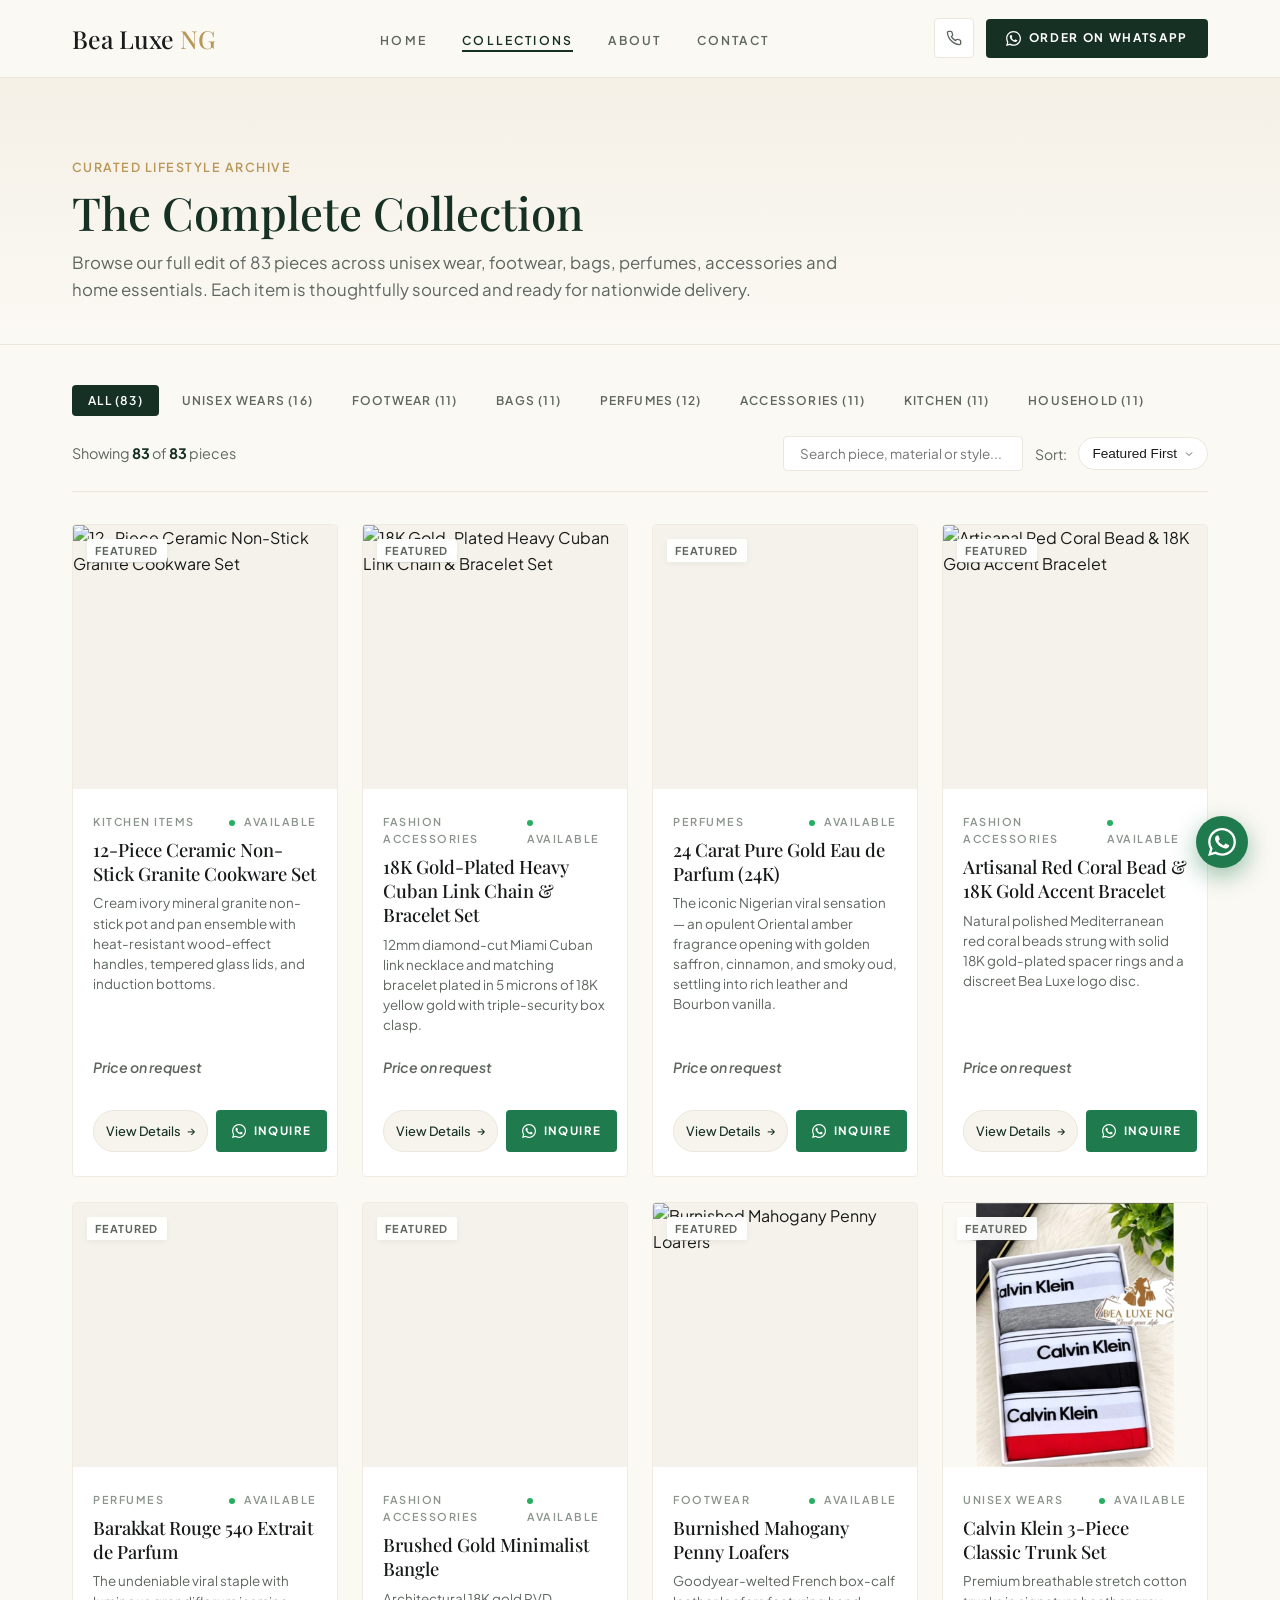
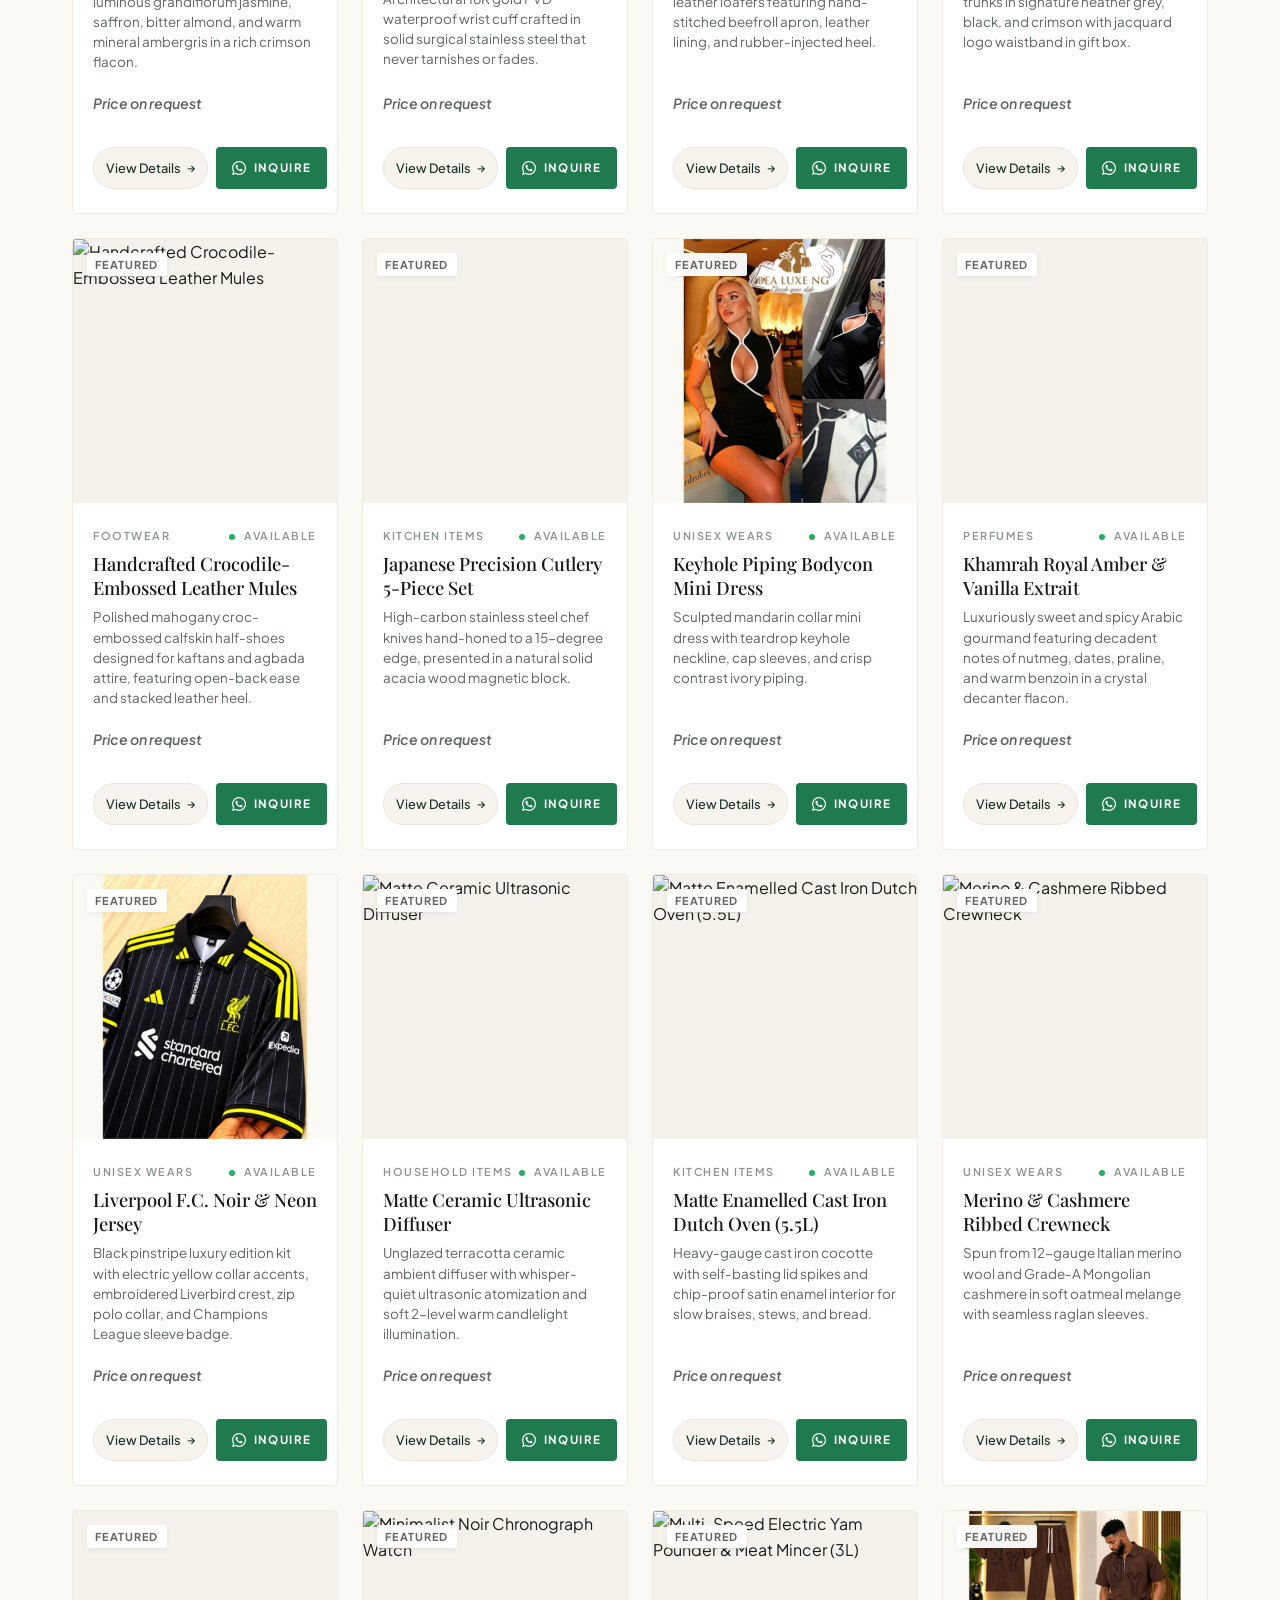
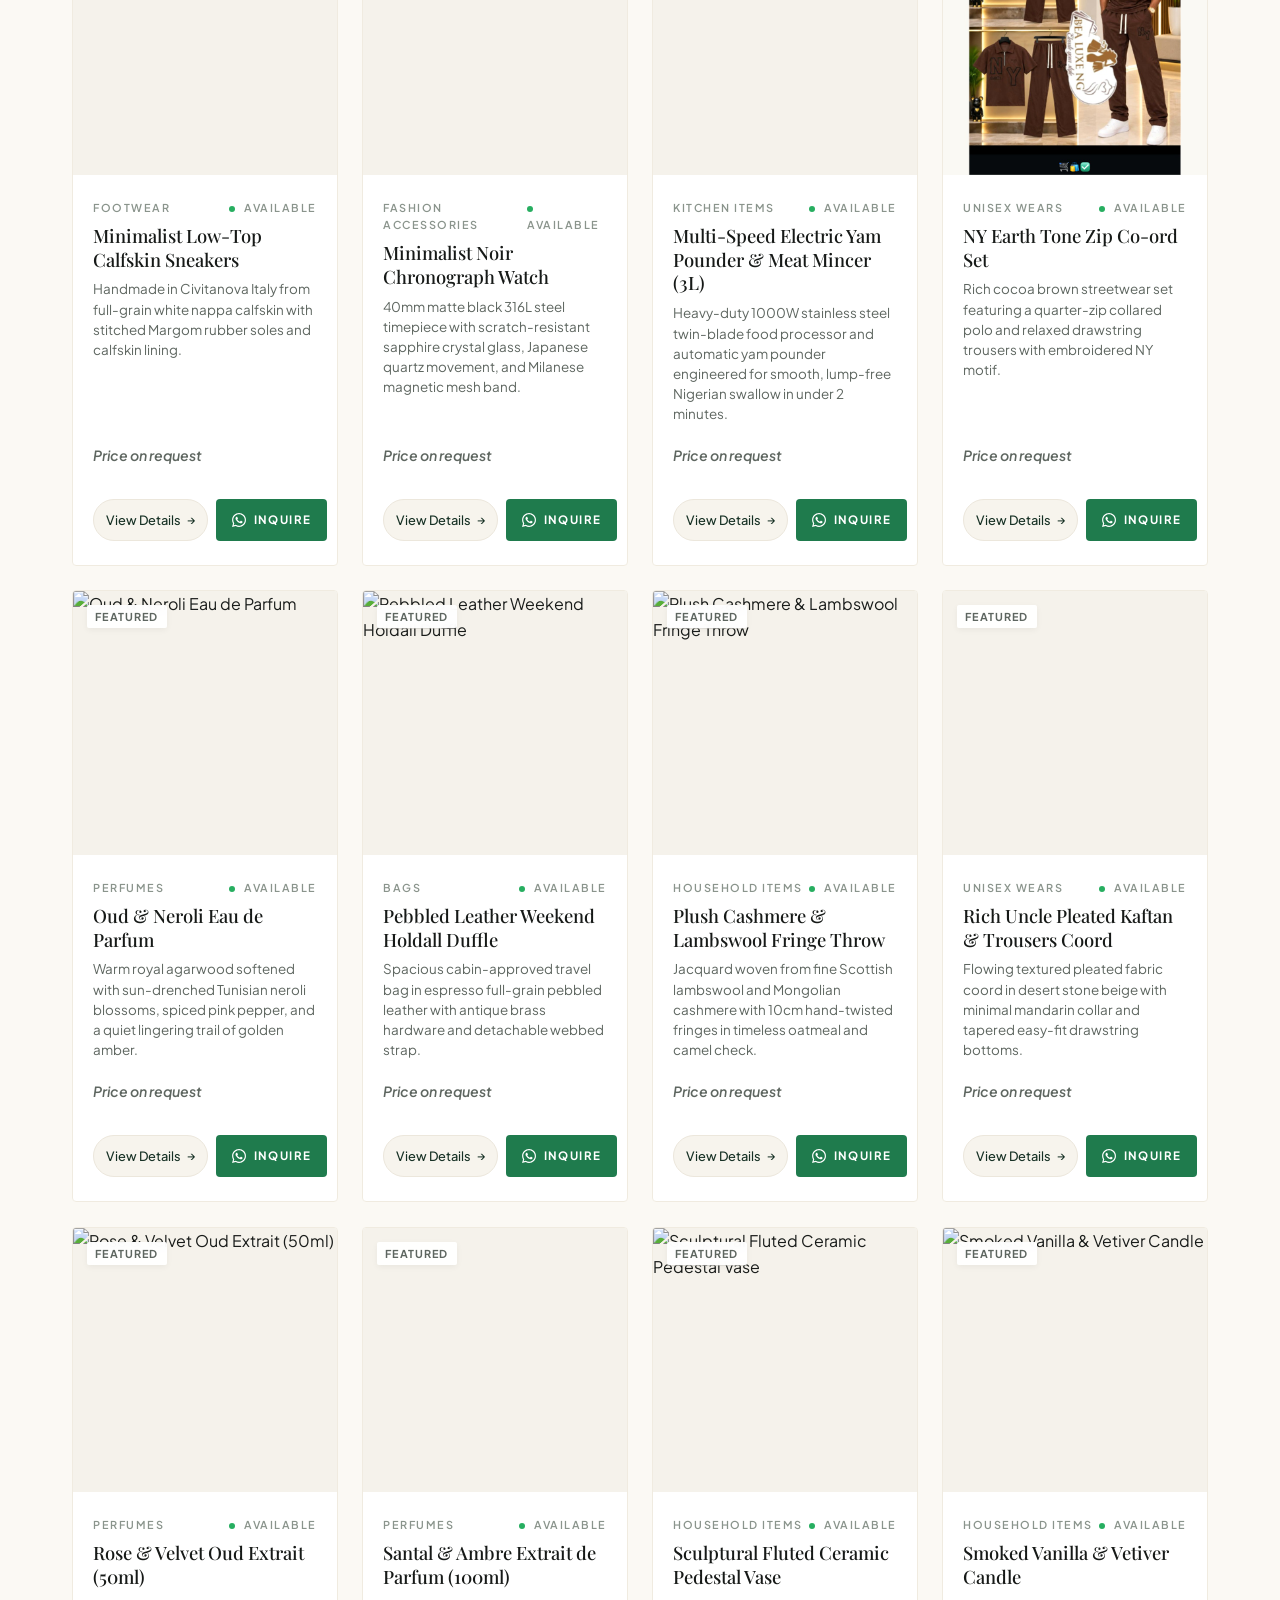
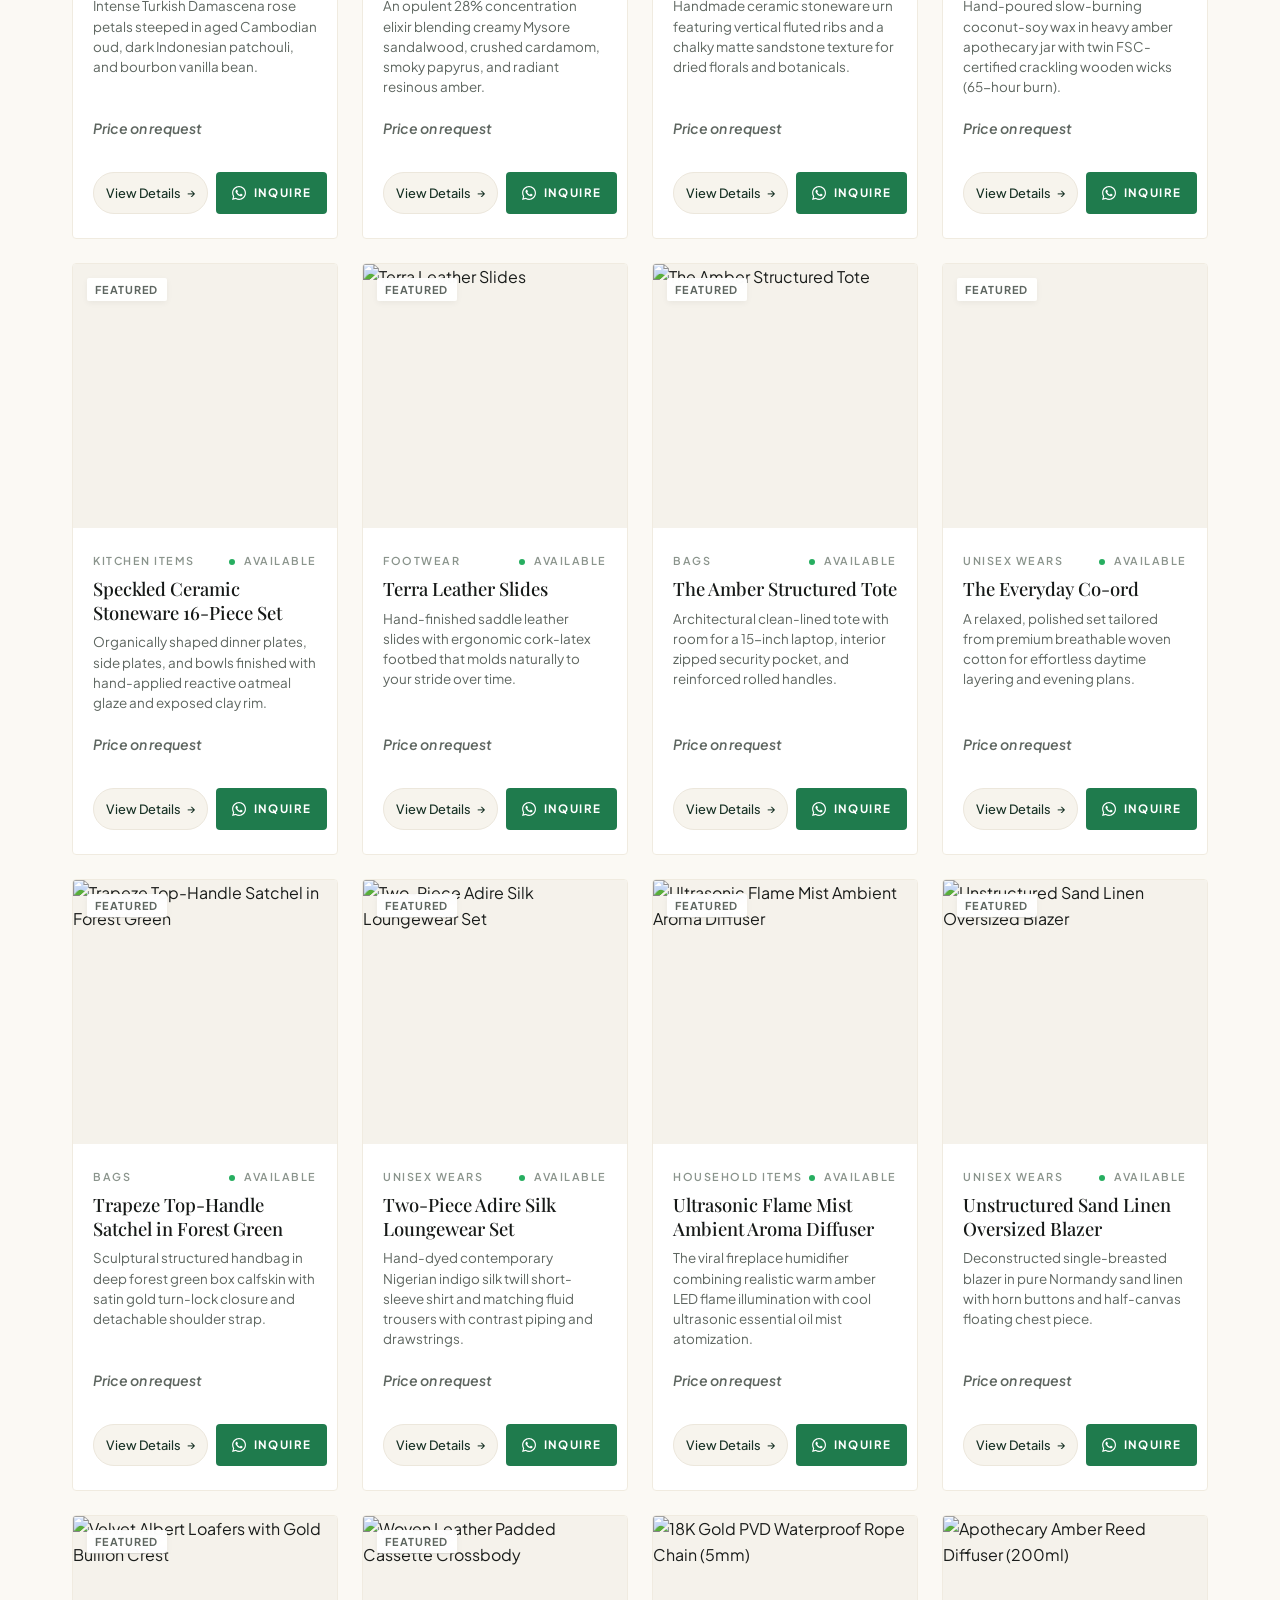
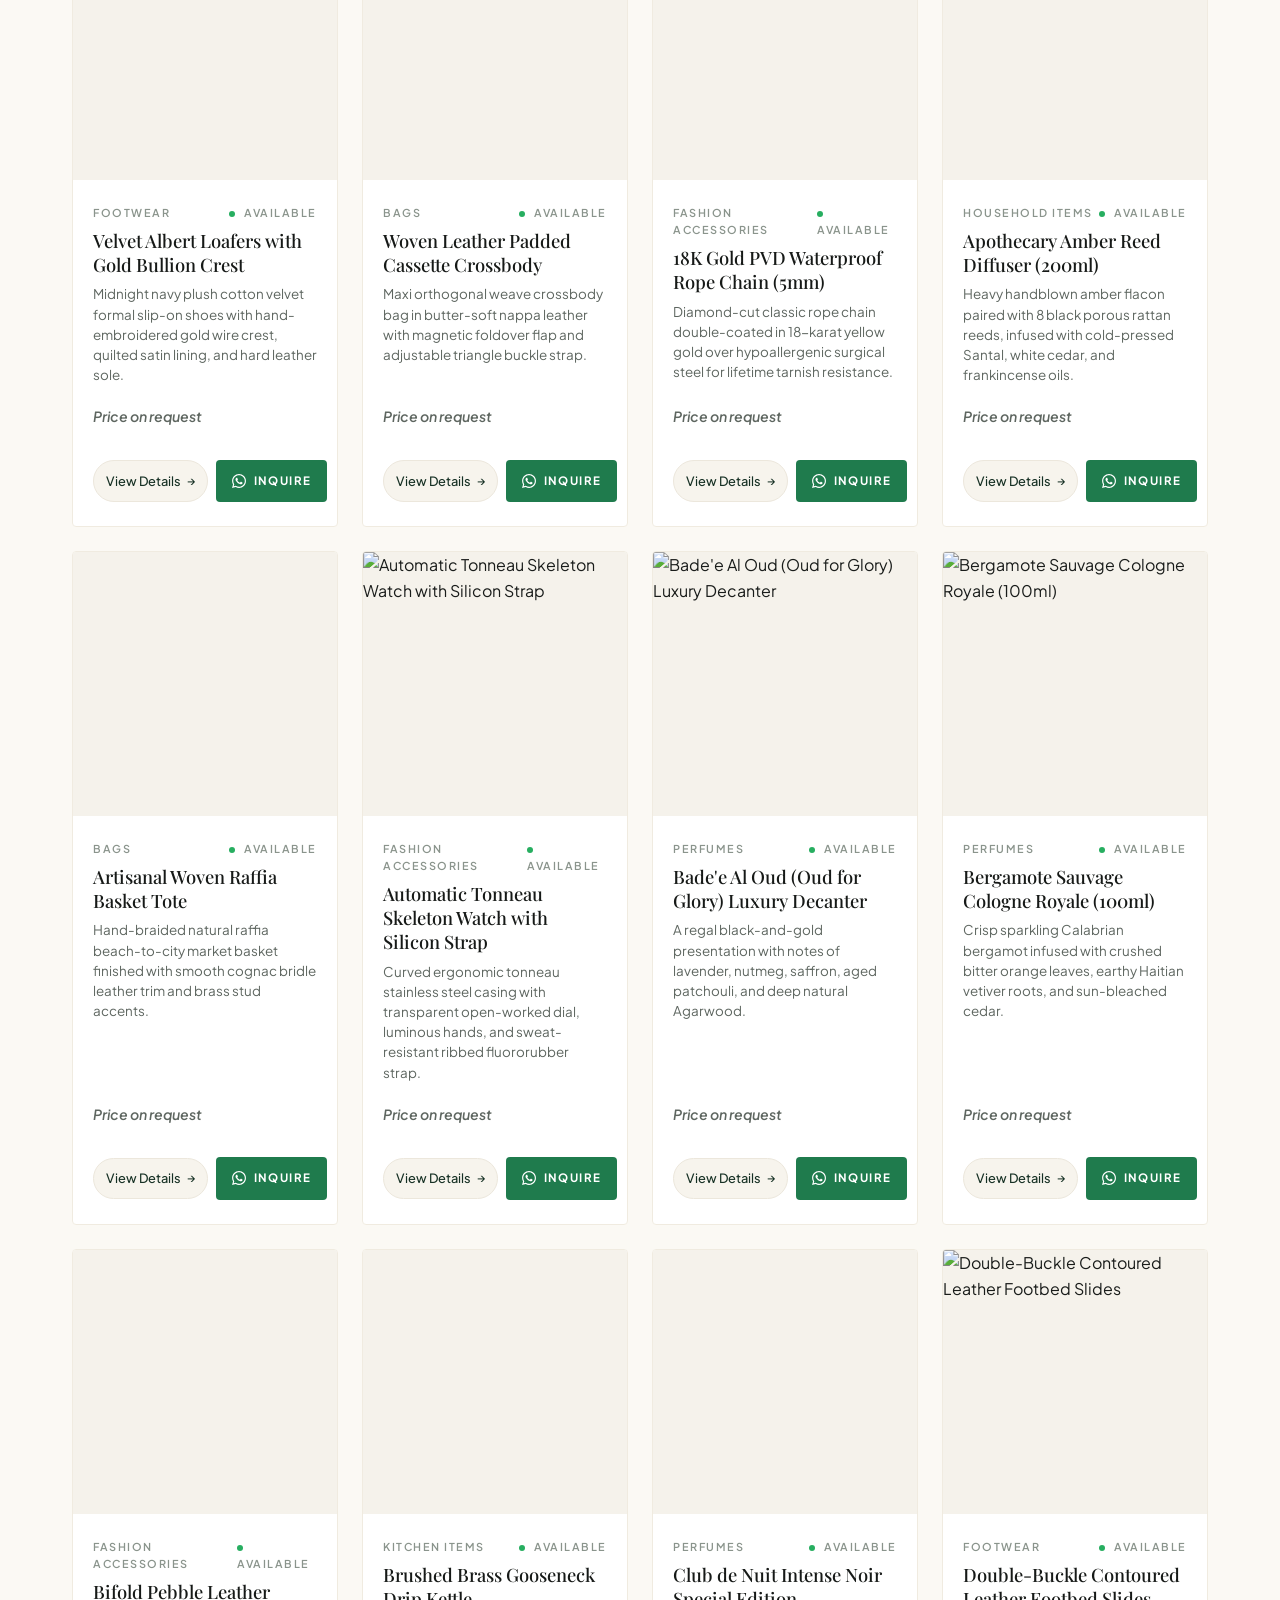
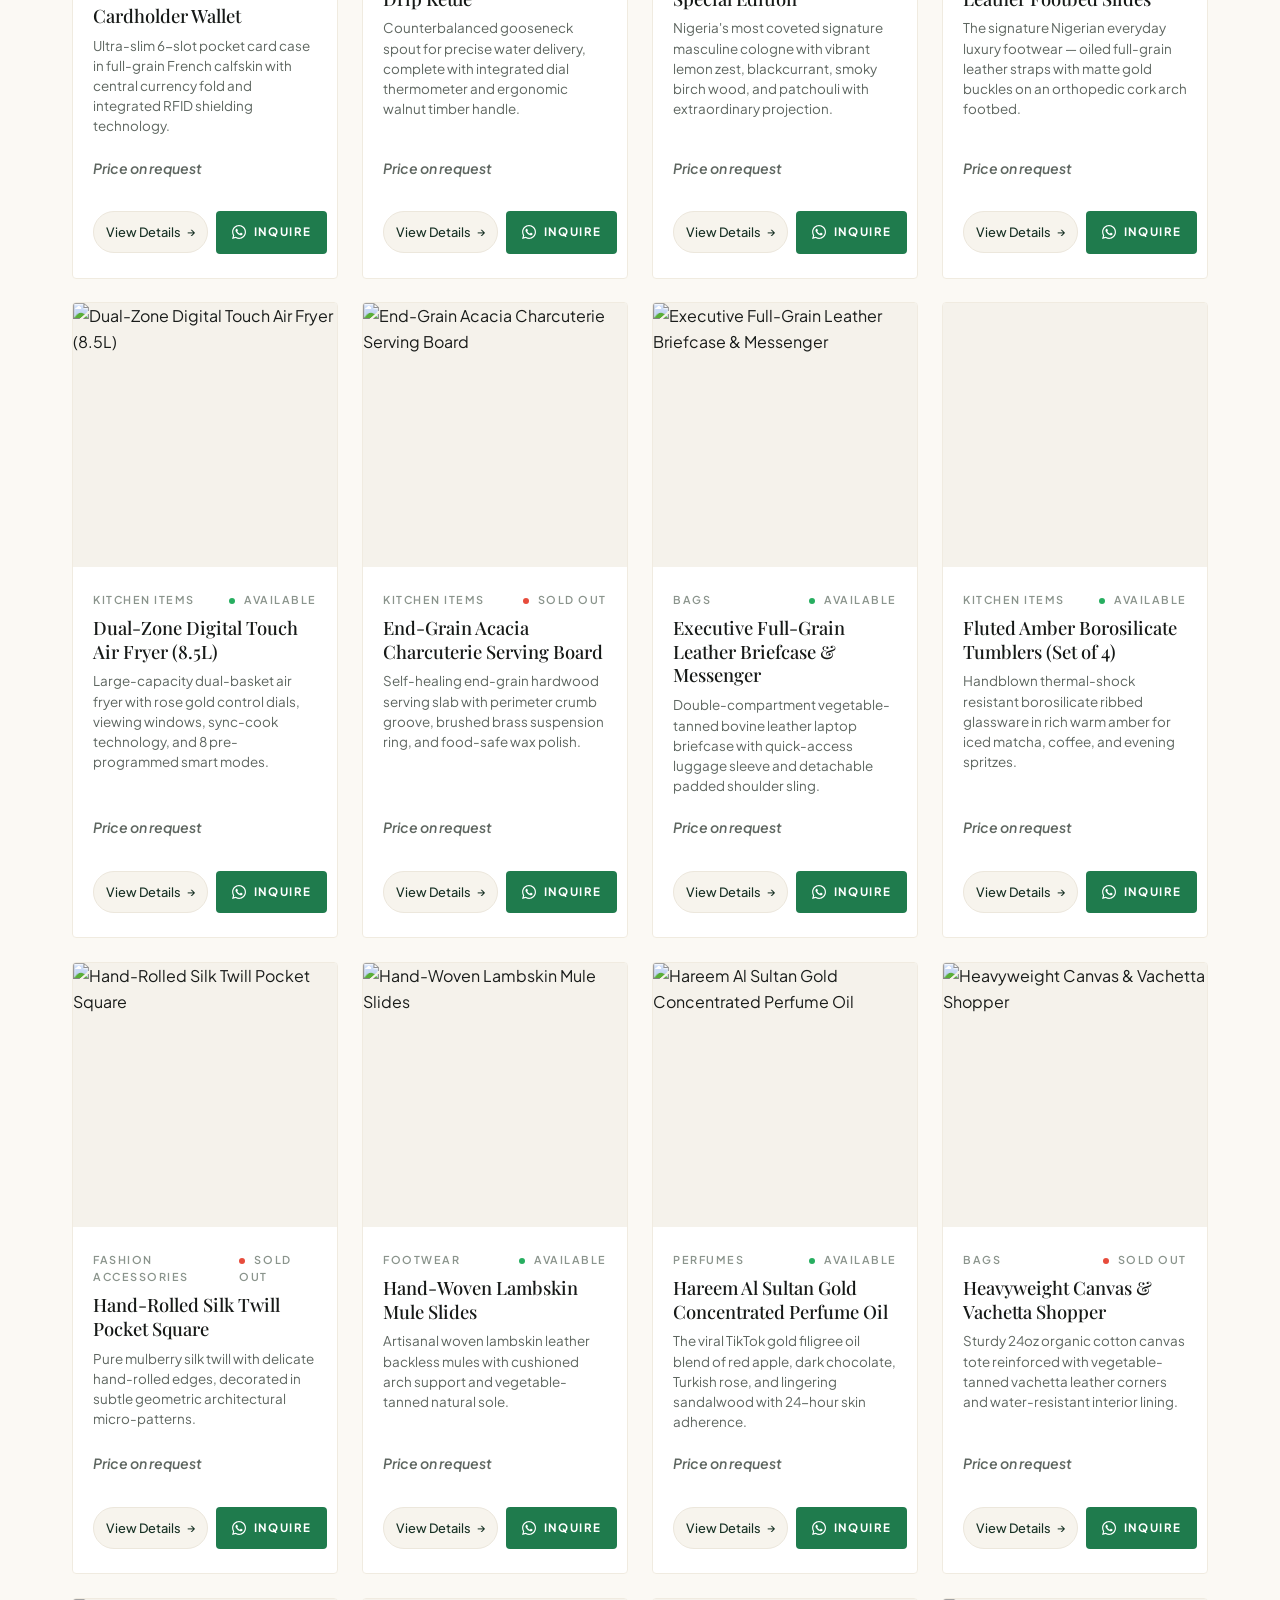
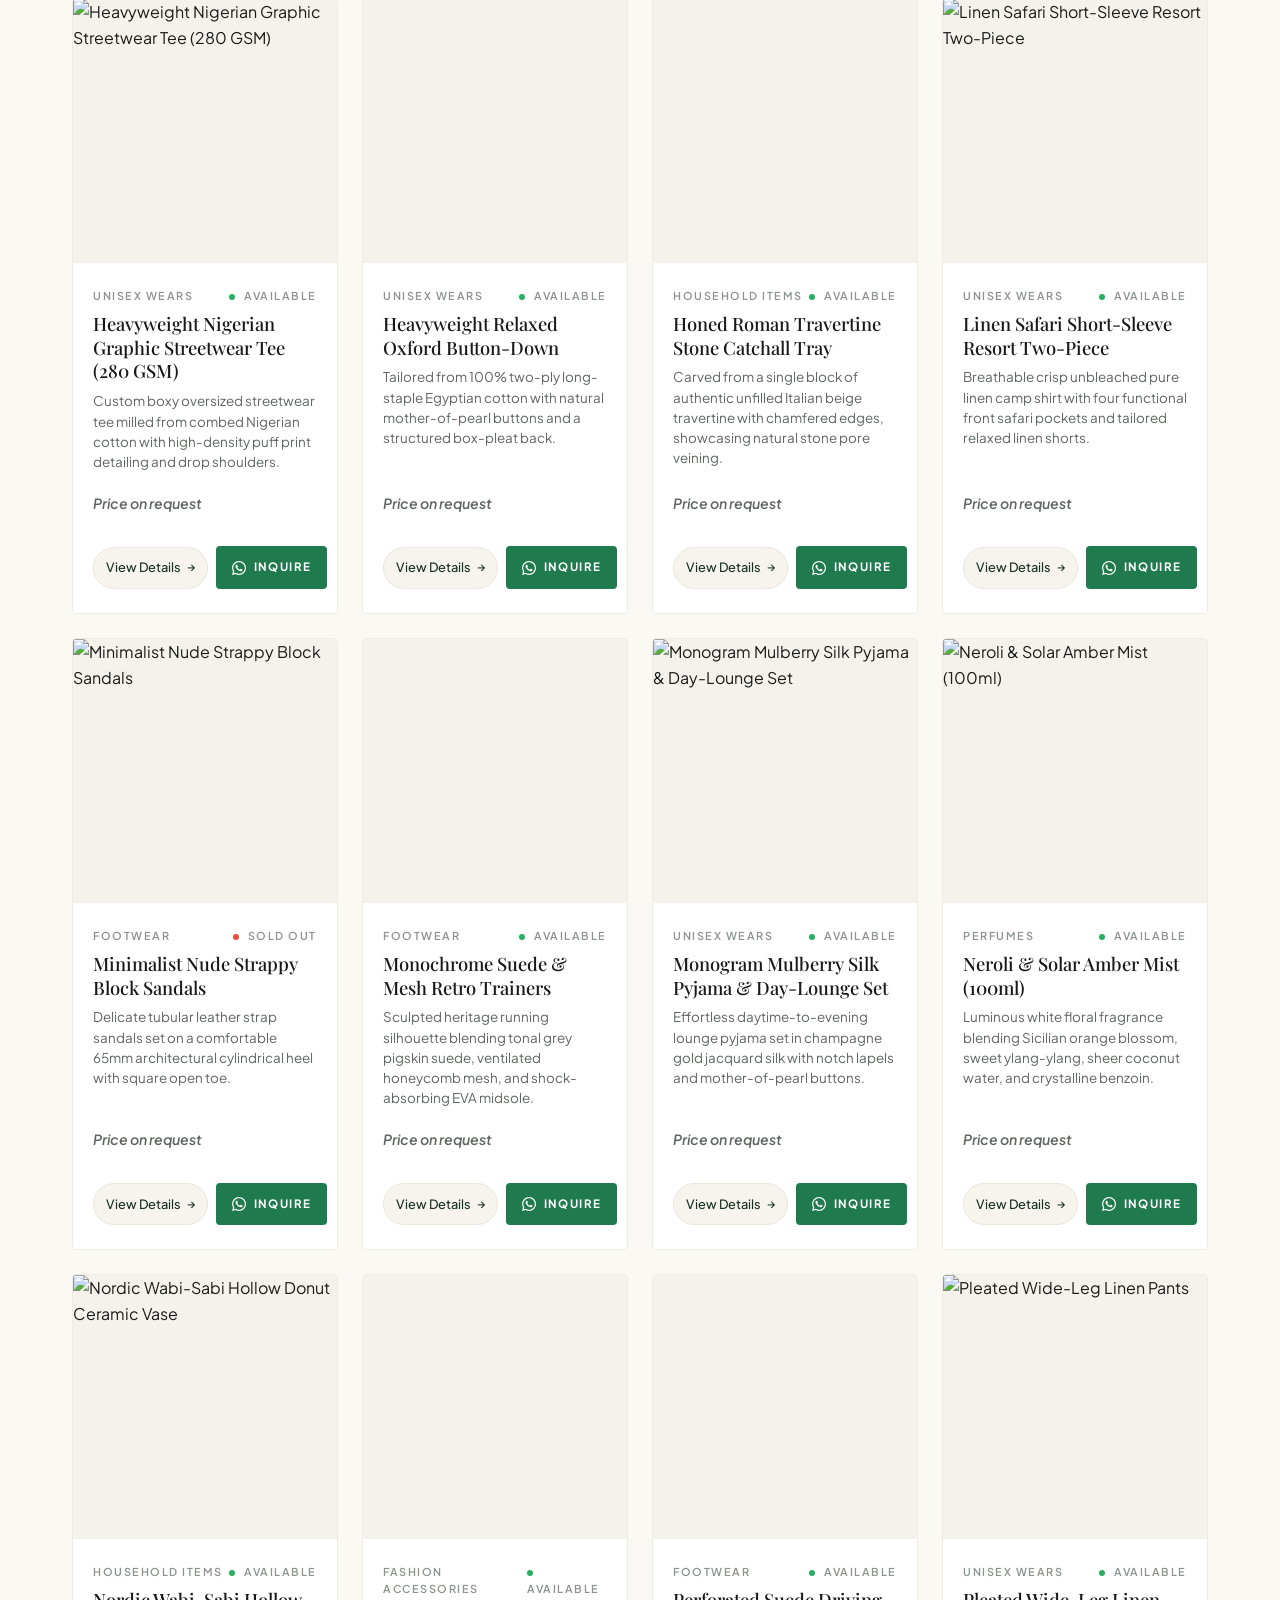
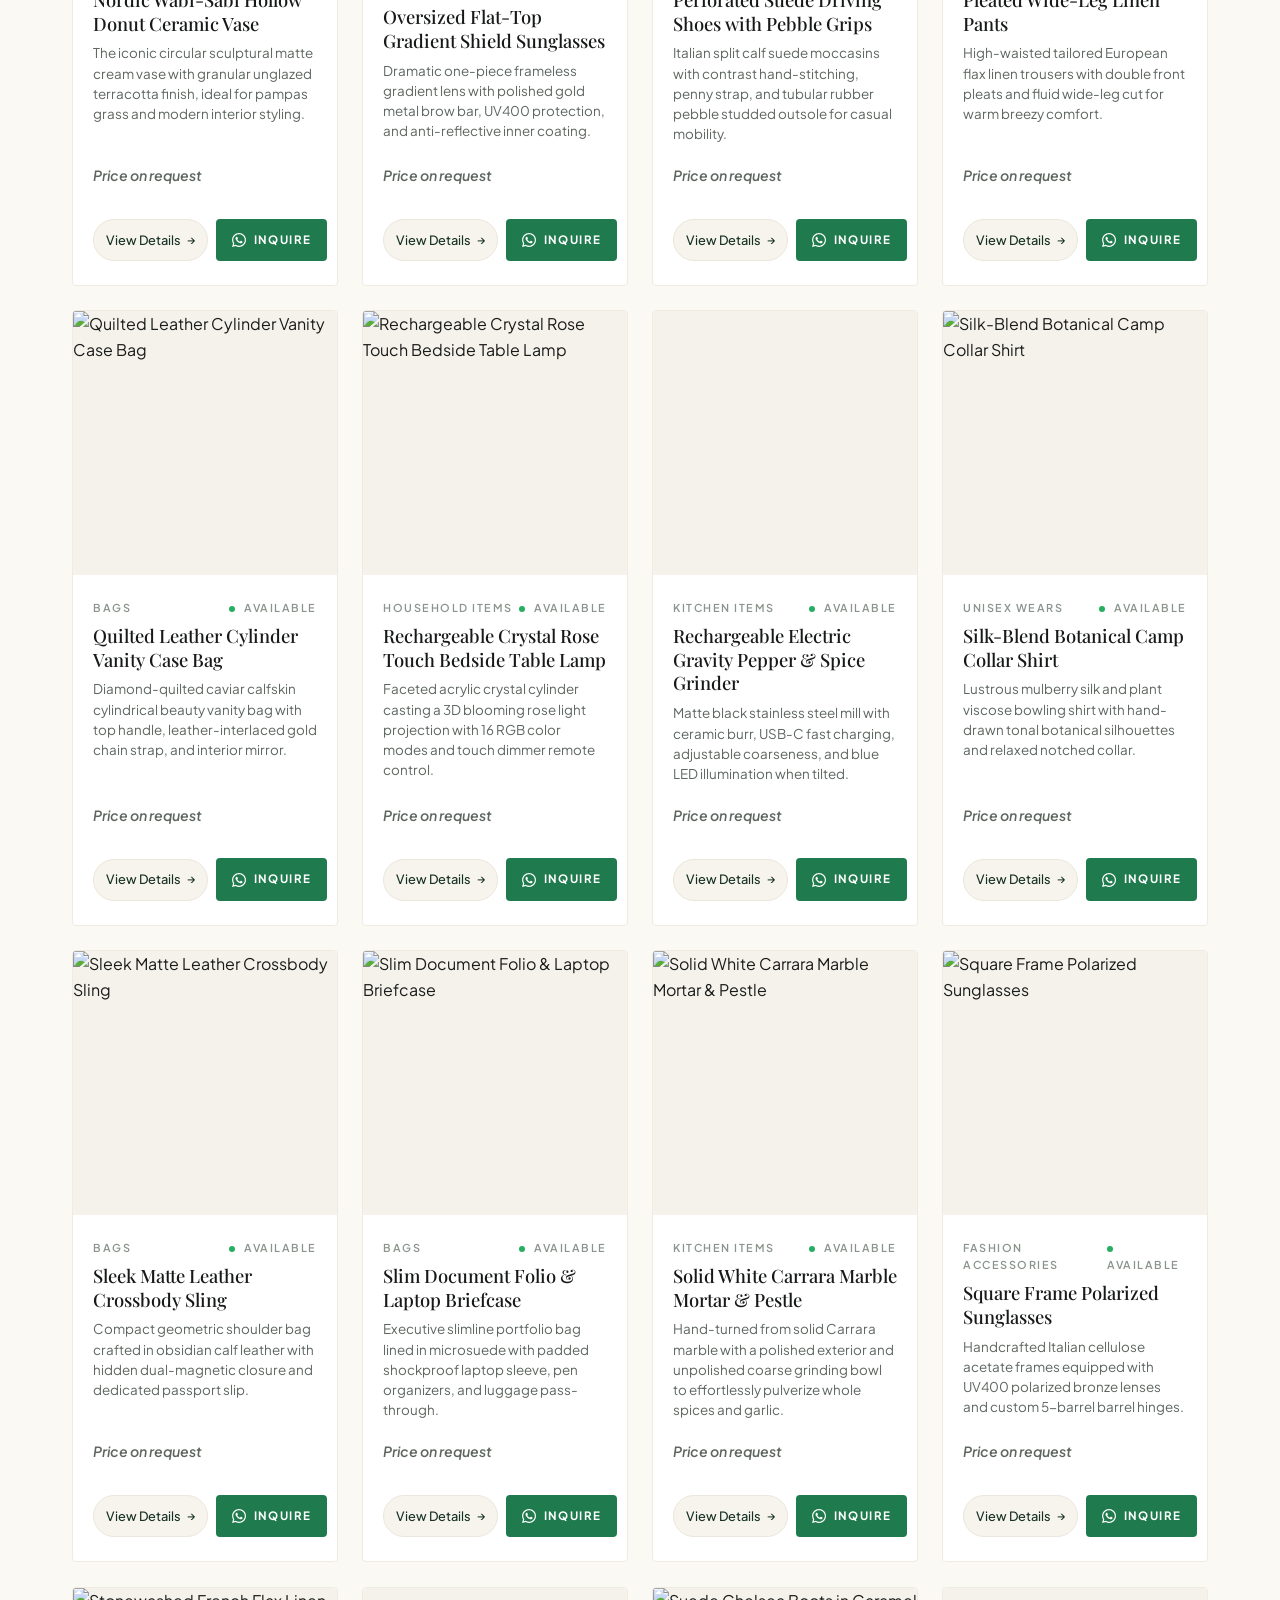
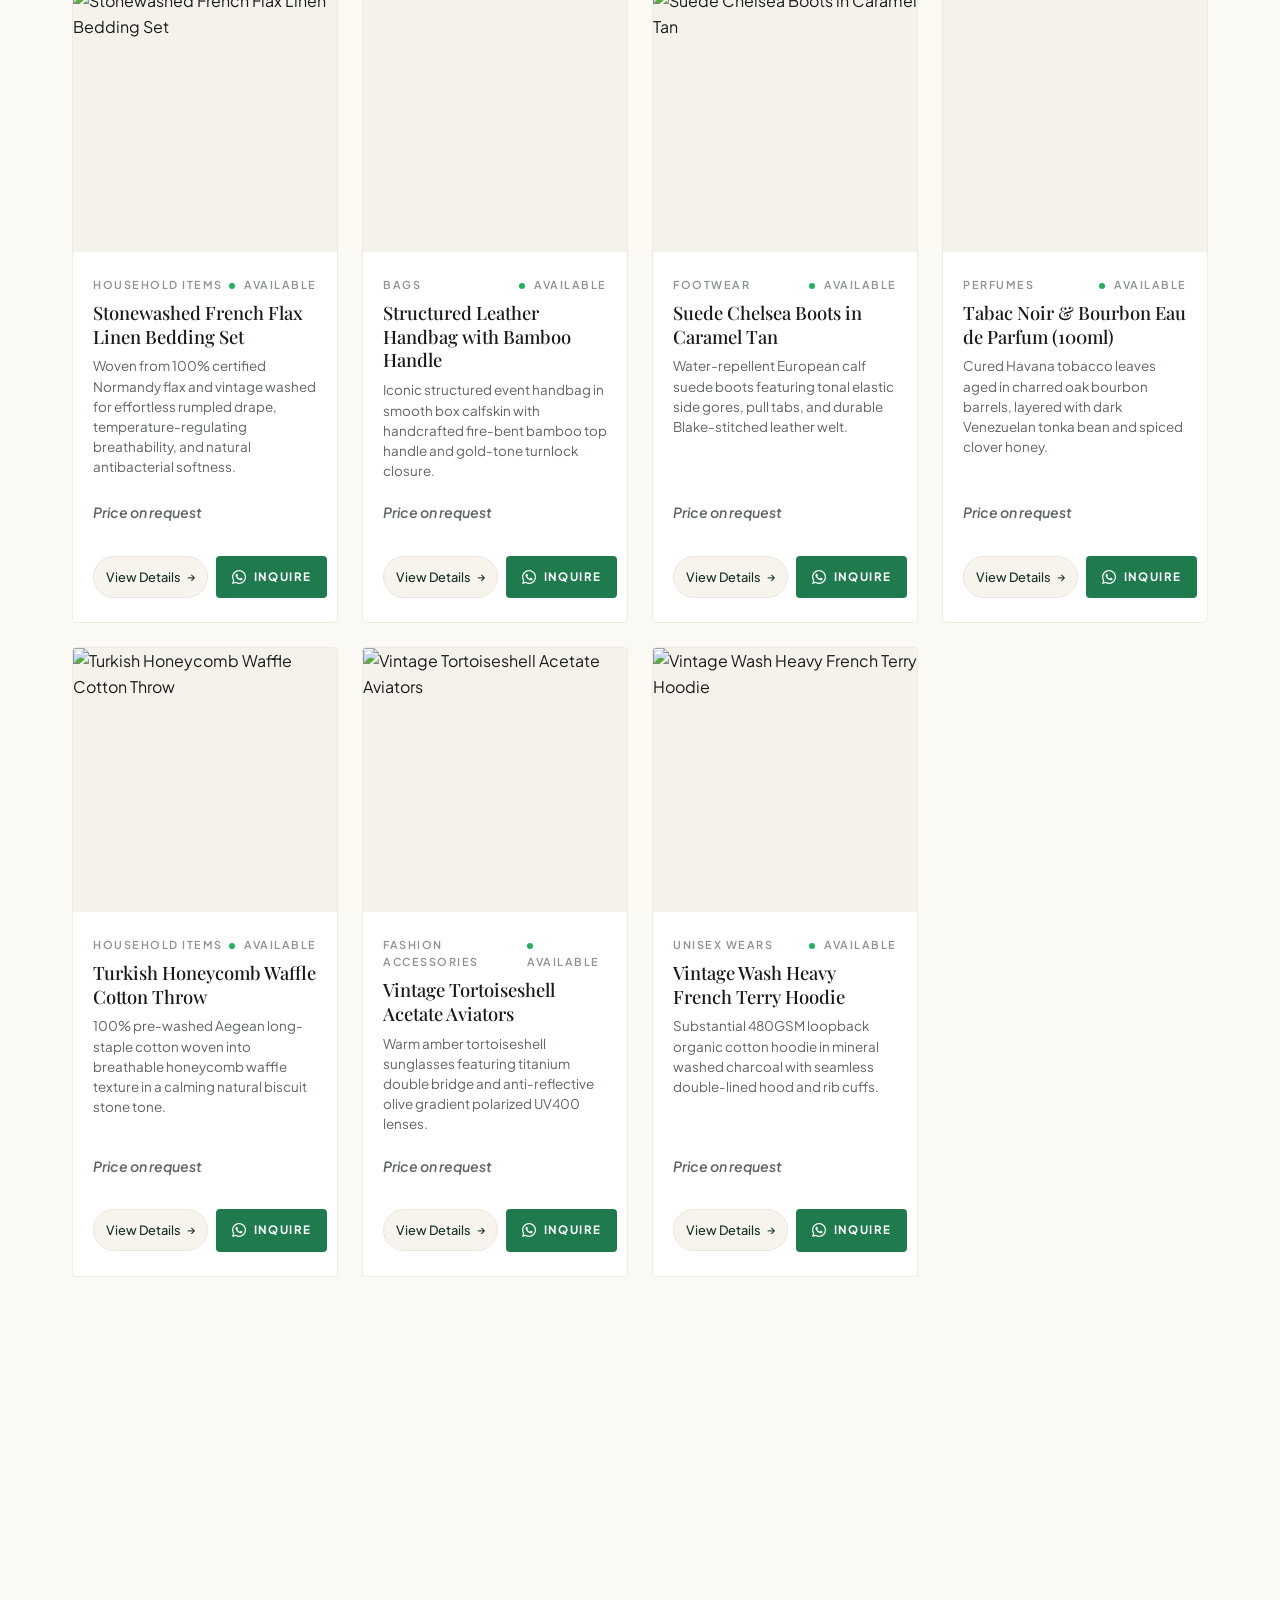
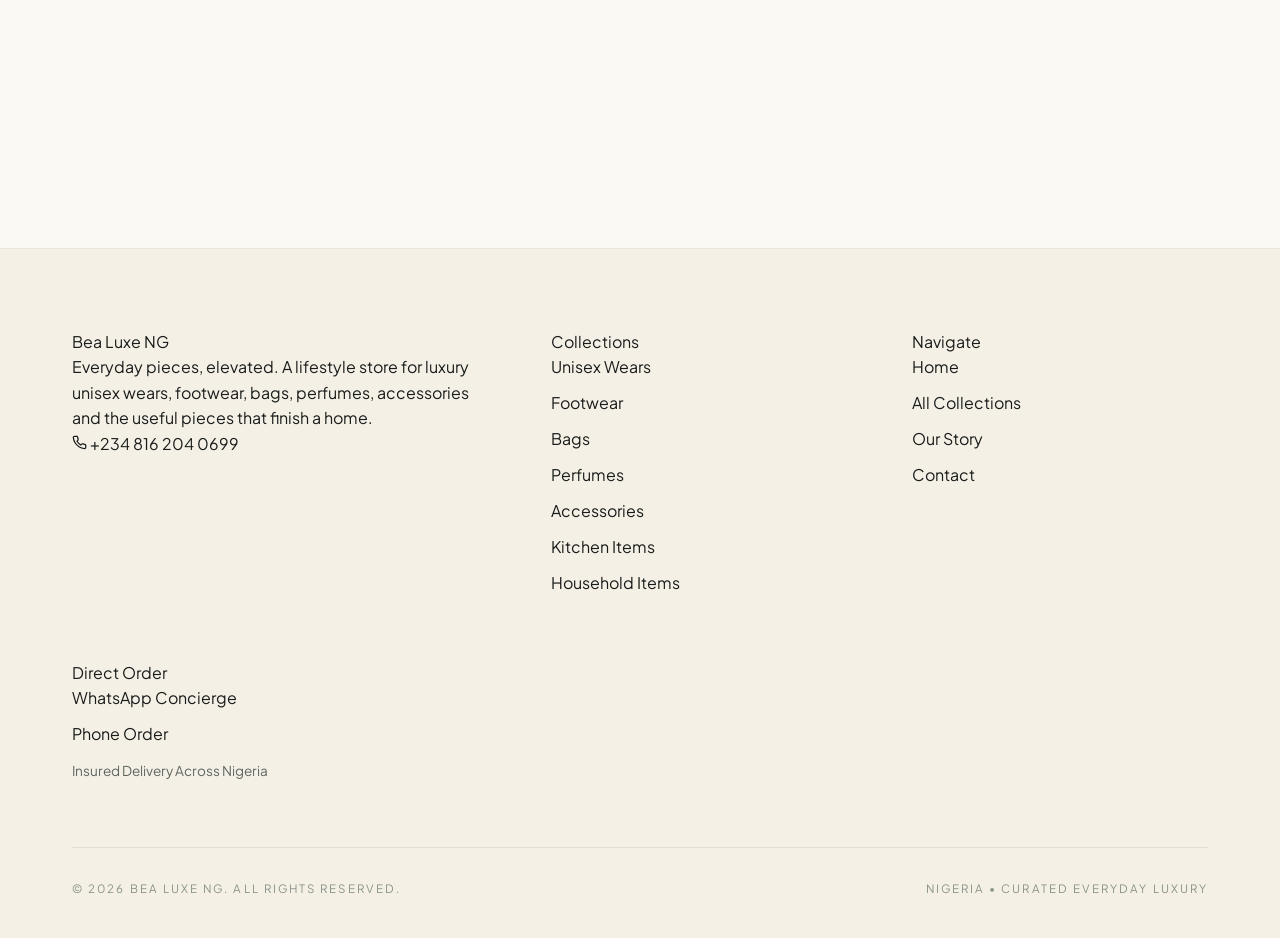
==== commit 10e69c8a: "feat: add 30 viral Nigerian-demanded products across all categories (83 total pieces)" ====
--- a/collections.html
+++ b/collections.html
@@ -3,8 +3,8 @@
 <head>
   <meta charset="UTF-8">
   <meta name="viewport" content="width=device-width, initial-scale=1.0, maximum-scale=5.0, user-scalable=yes">
-  <title>The Collections — Bea Luxe NG | 53 Curated Luxury Pieces</title>
-  <meta name="description" content="Explore the complete collection of 53 curated luxury pieces across unisex wear, footwear, bags, perfumes, accessories and home essentials by Bea Luxe NG.">
+  <title>The Collections — Bea Luxe NG | 83 Curated Luxury Pieces</title>
+  <meta name="description" content="Explore the complete collection of 83 curated luxury pieces across unisex wear, footwear, bags, perfumes, accessories and home essentials by Bea Luxe NG.">
 
   <!-- Google Fonts Preconnect & Load -->
   <link rel="preconnect" href="https://fonts.googleapis.com">
@@ -89,7 +89,7 @@
           <span class="collections-kicker">Curated Lifestyle Archive</span>
           <h1 class="collections-hero-title">The Complete Collection</h1>
           <p class="collections-hero-desc">
-            Browse our full edit of 53 pieces across unisex wear, footwear, bags, perfumes, accessories and home essentials. Each item is thoughtfully sourced and ready for nationwide delivery.
+            Browse our full edit of 83 pieces across unisex wear, footwear, bags, perfumes, accessories and home essentials. Each item is thoughtfully sourced and ready for nationwide delivery.
           </p>
         </div>
       </div>
@@ -103,20 +103,20 @@
         <div class="collections-toolbar-wrap" id="collections-filter-bar">
           <!-- Filter Pills -->
           <div class="filter-pills">
-            <button class="filter-btn active" data-filter="All">All (53)</button>
-            <button class="filter-btn" data-filter="Unisex Wears">Unisex Wears (11)</button>
-            <button class="filter-btn" data-filter="Footwear">Footwear (7)</button>
-            <button class="filter-btn" data-filter="Bags">Bags (7)</button>
-            <button class="filter-btn" data-filter="Perfumes">Perfumes (6)</button>
-            <button class="filter-btn" data-filter="Fashion Accessories">Accessories (7)</button>
-            <button class="filter-btn" data-filter="Kitchen Items">Kitchen (7)</button>
-            <button class="filter-btn" data-filter="Household Items">Household (8)</button>
+            <button class="filter-btn active" data-filter="All">All (83)</button>
+            <button class="filter-btn" data-filter="Unisex Wears">Unisex Wears (16)</button>
+            <button class="filter-btn" data-filter="Footwear">Footwear (11)</button>
+            <button class="filter-btn" data-filter="Bags">Bags (11)</button>
+            <button class="filter-btn" data-filter="Perfumes">Perfumes (12)</button>
+            <button class="filter-btn" data-filter="Fashion Accessories">Accessories (11)</button>
+            <button class="filter-btn" data-filter="Kitchen Items">Kitchen (11)</button>
+            <button class="filter-btn" data-filter="Household Items">Household (11)</button>
           </div>
 
           <!-- Controls: Search, Sort, Count -->
           <div class="collections-subnav">
             <div class="collection-results-count" id="results-count-text">
-              Showing <strong>53</strong> pieces
+              Showing <strong>83</strong> pieces
             </div>
 
             <div style="display: flex; gap: 0.75rem; align-items: center; flex-wrap: wrap;">
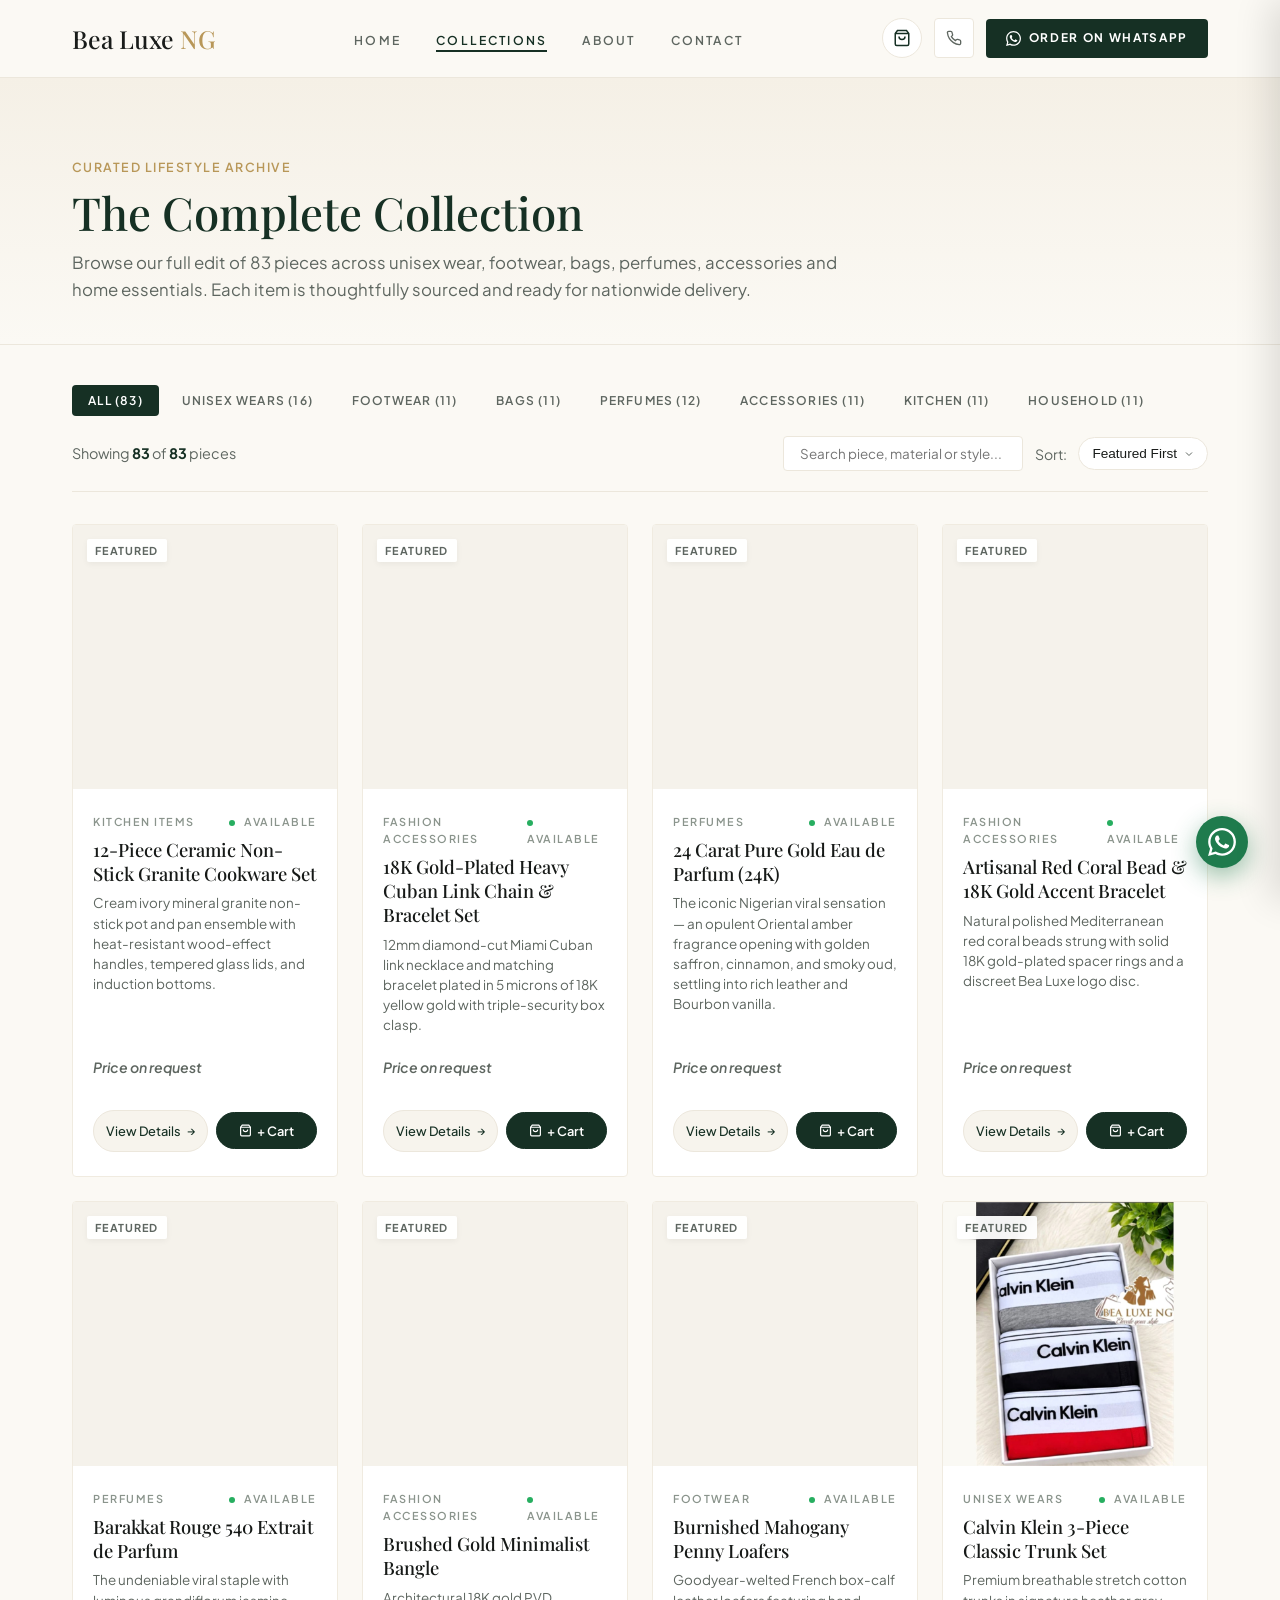
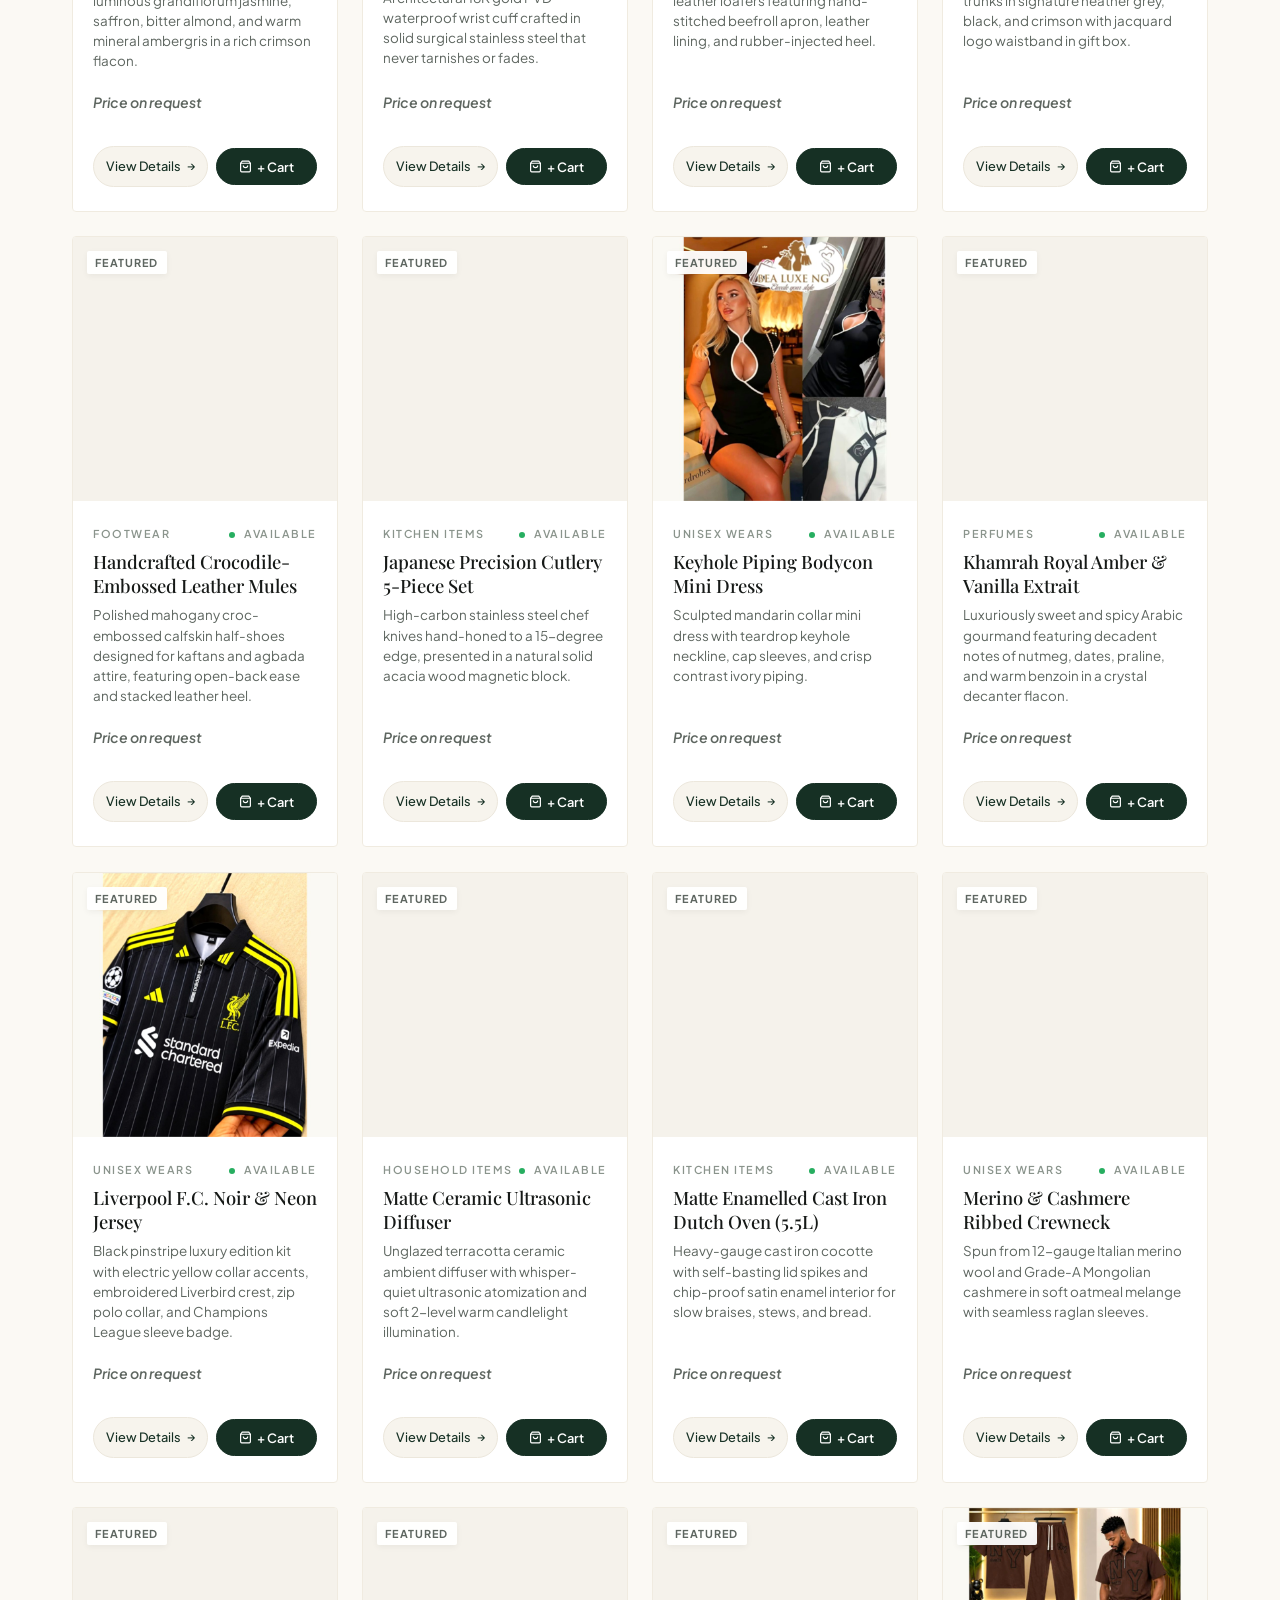
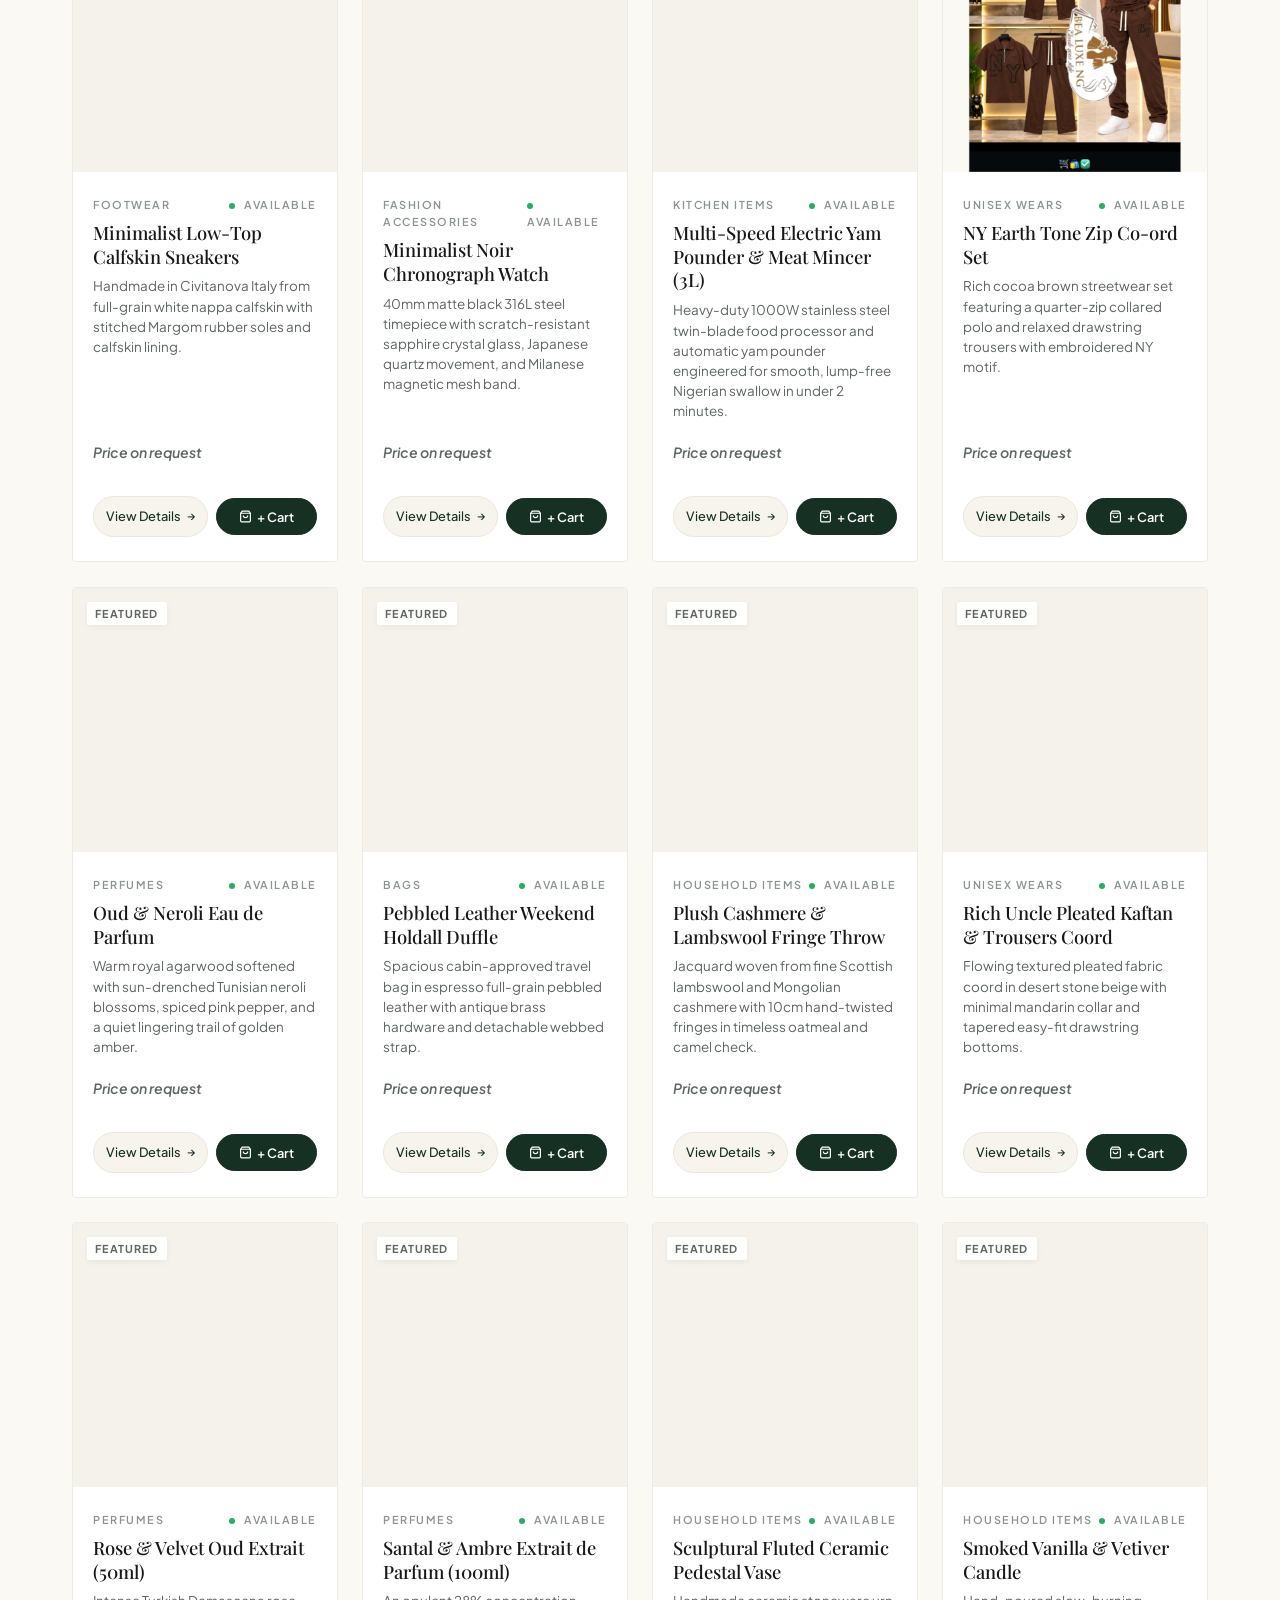
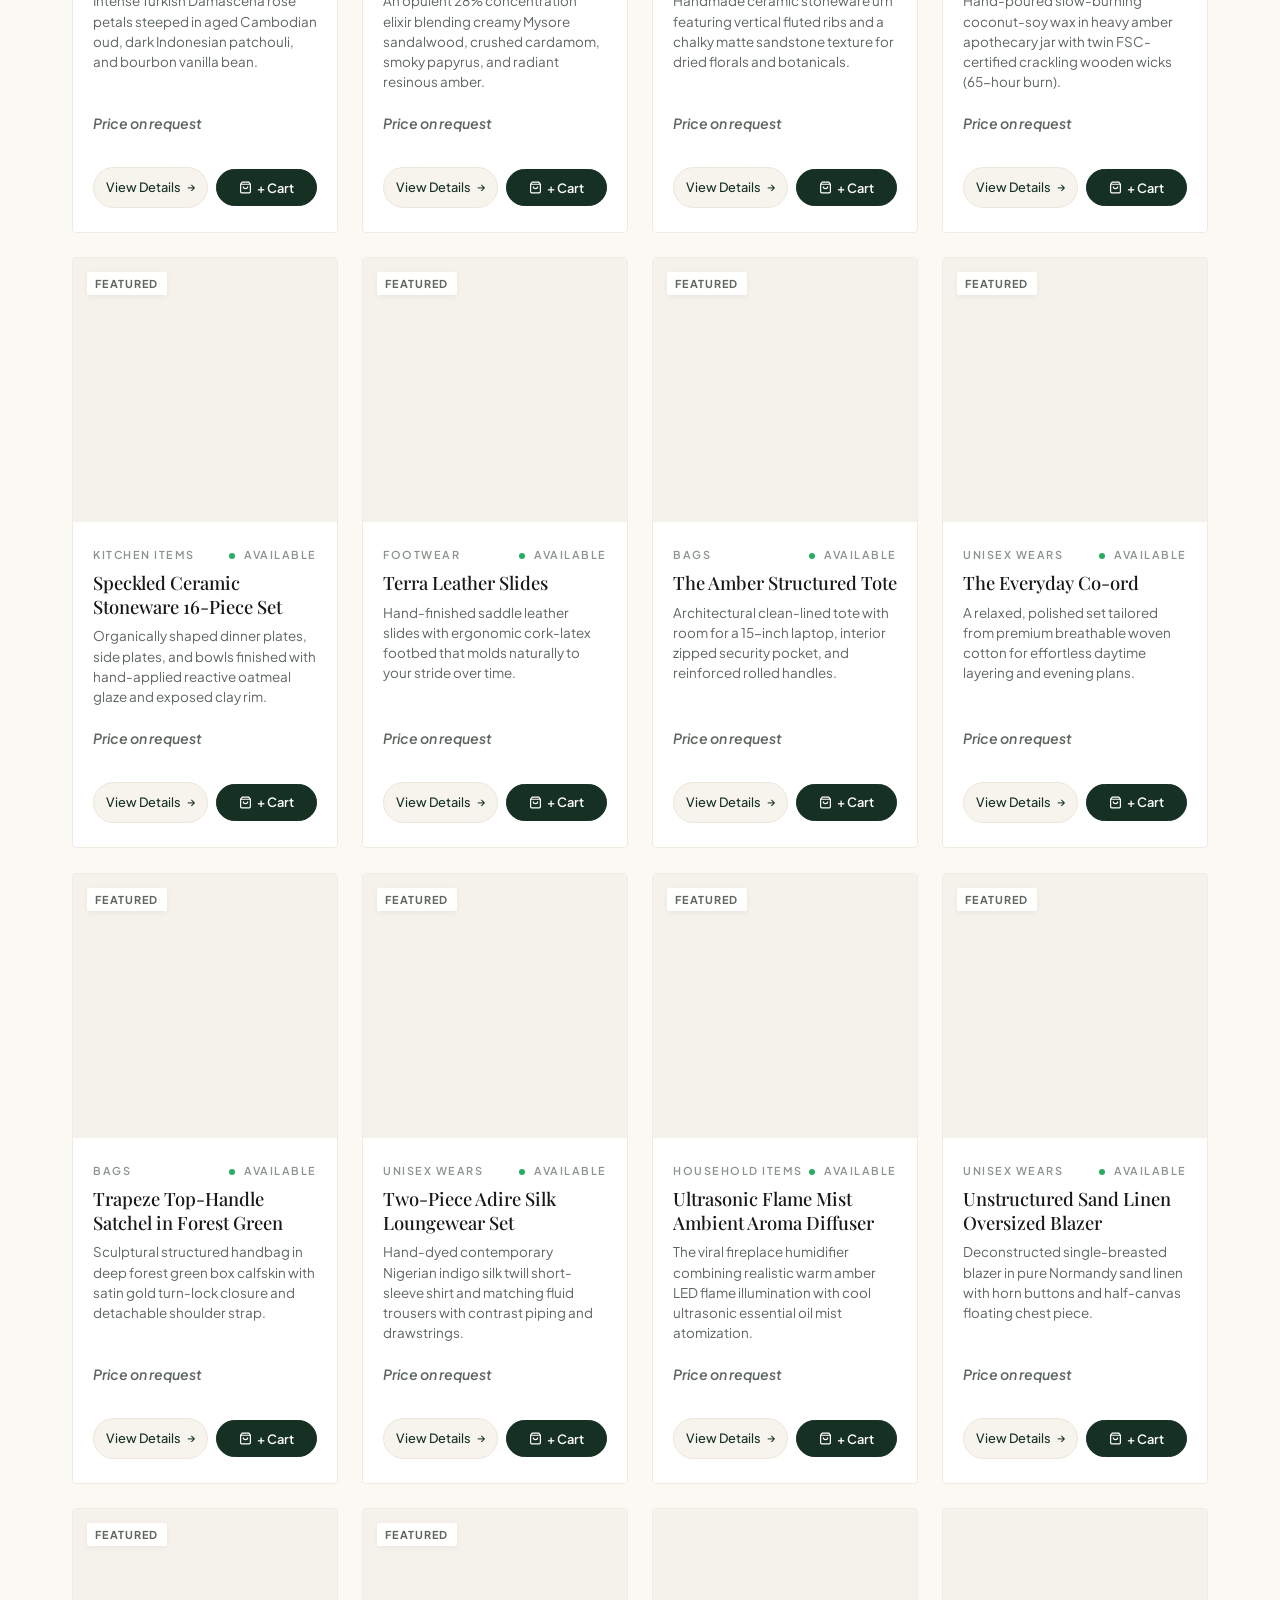
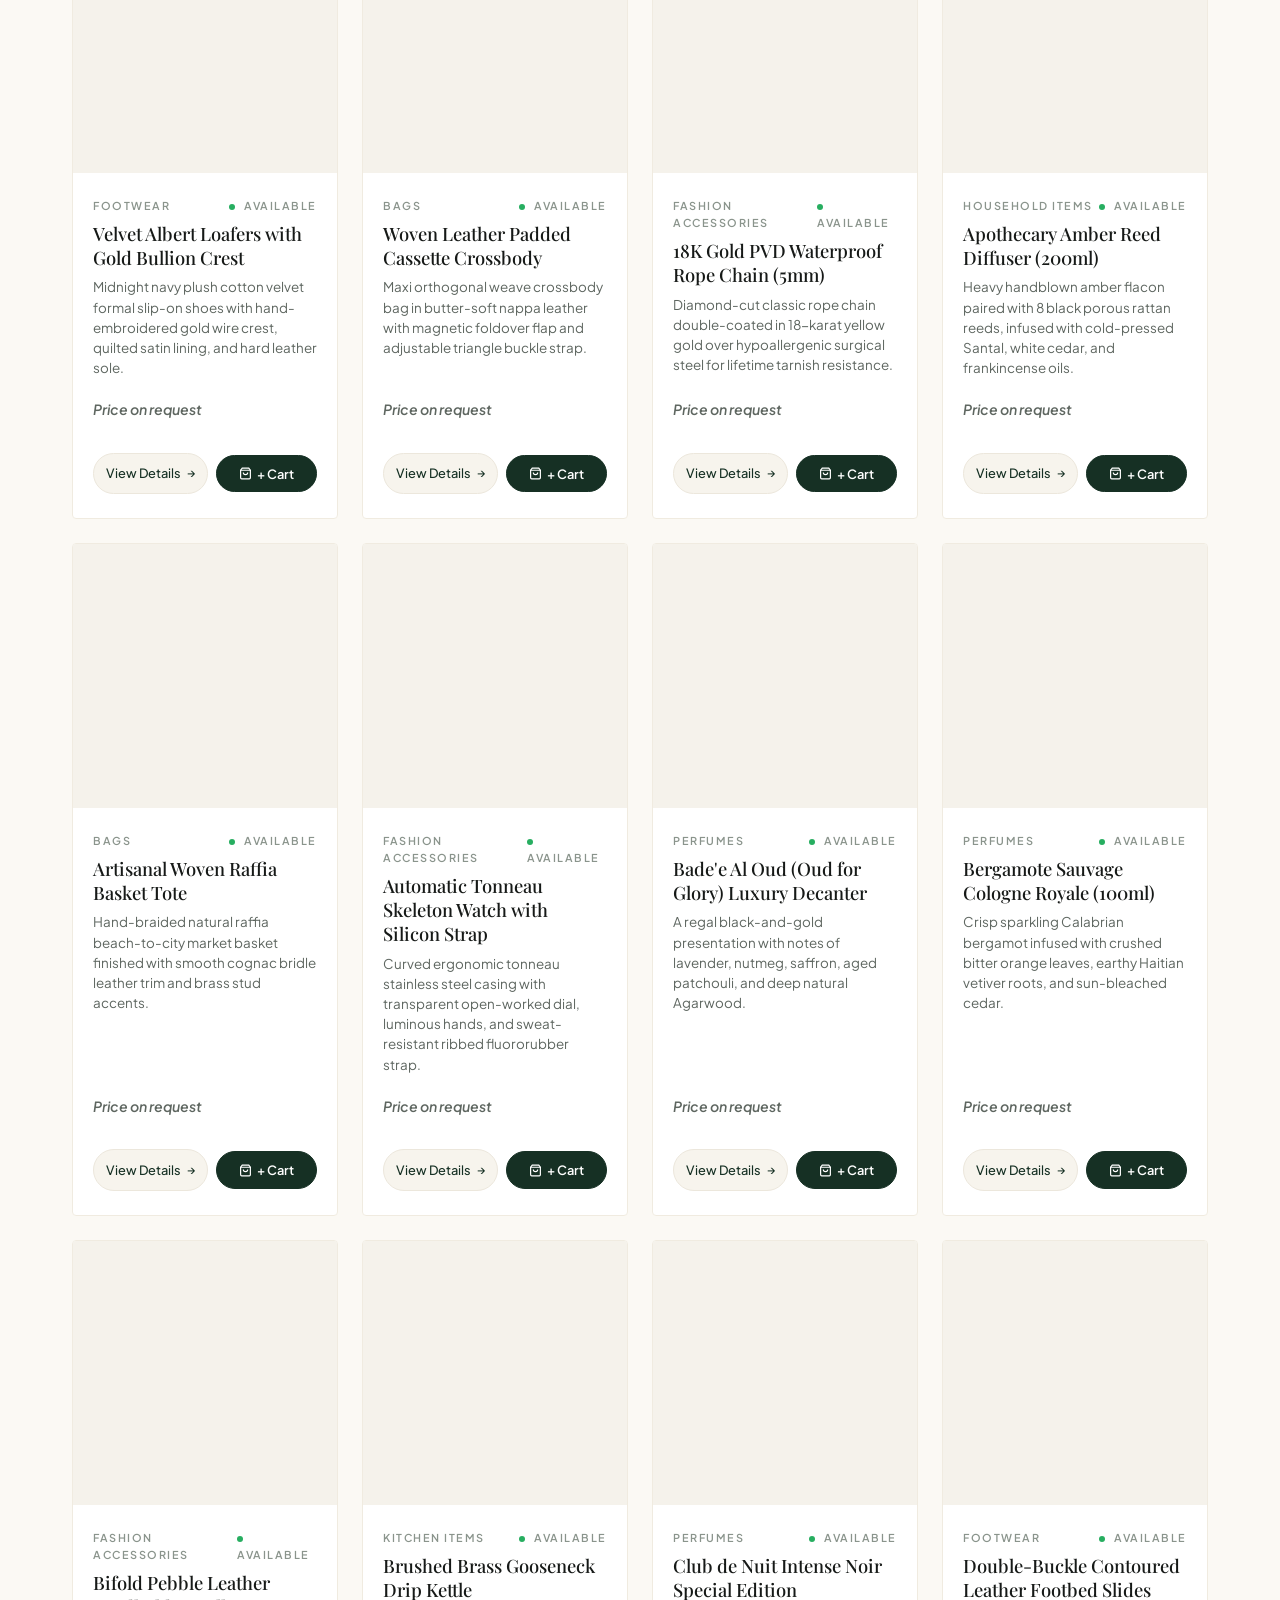
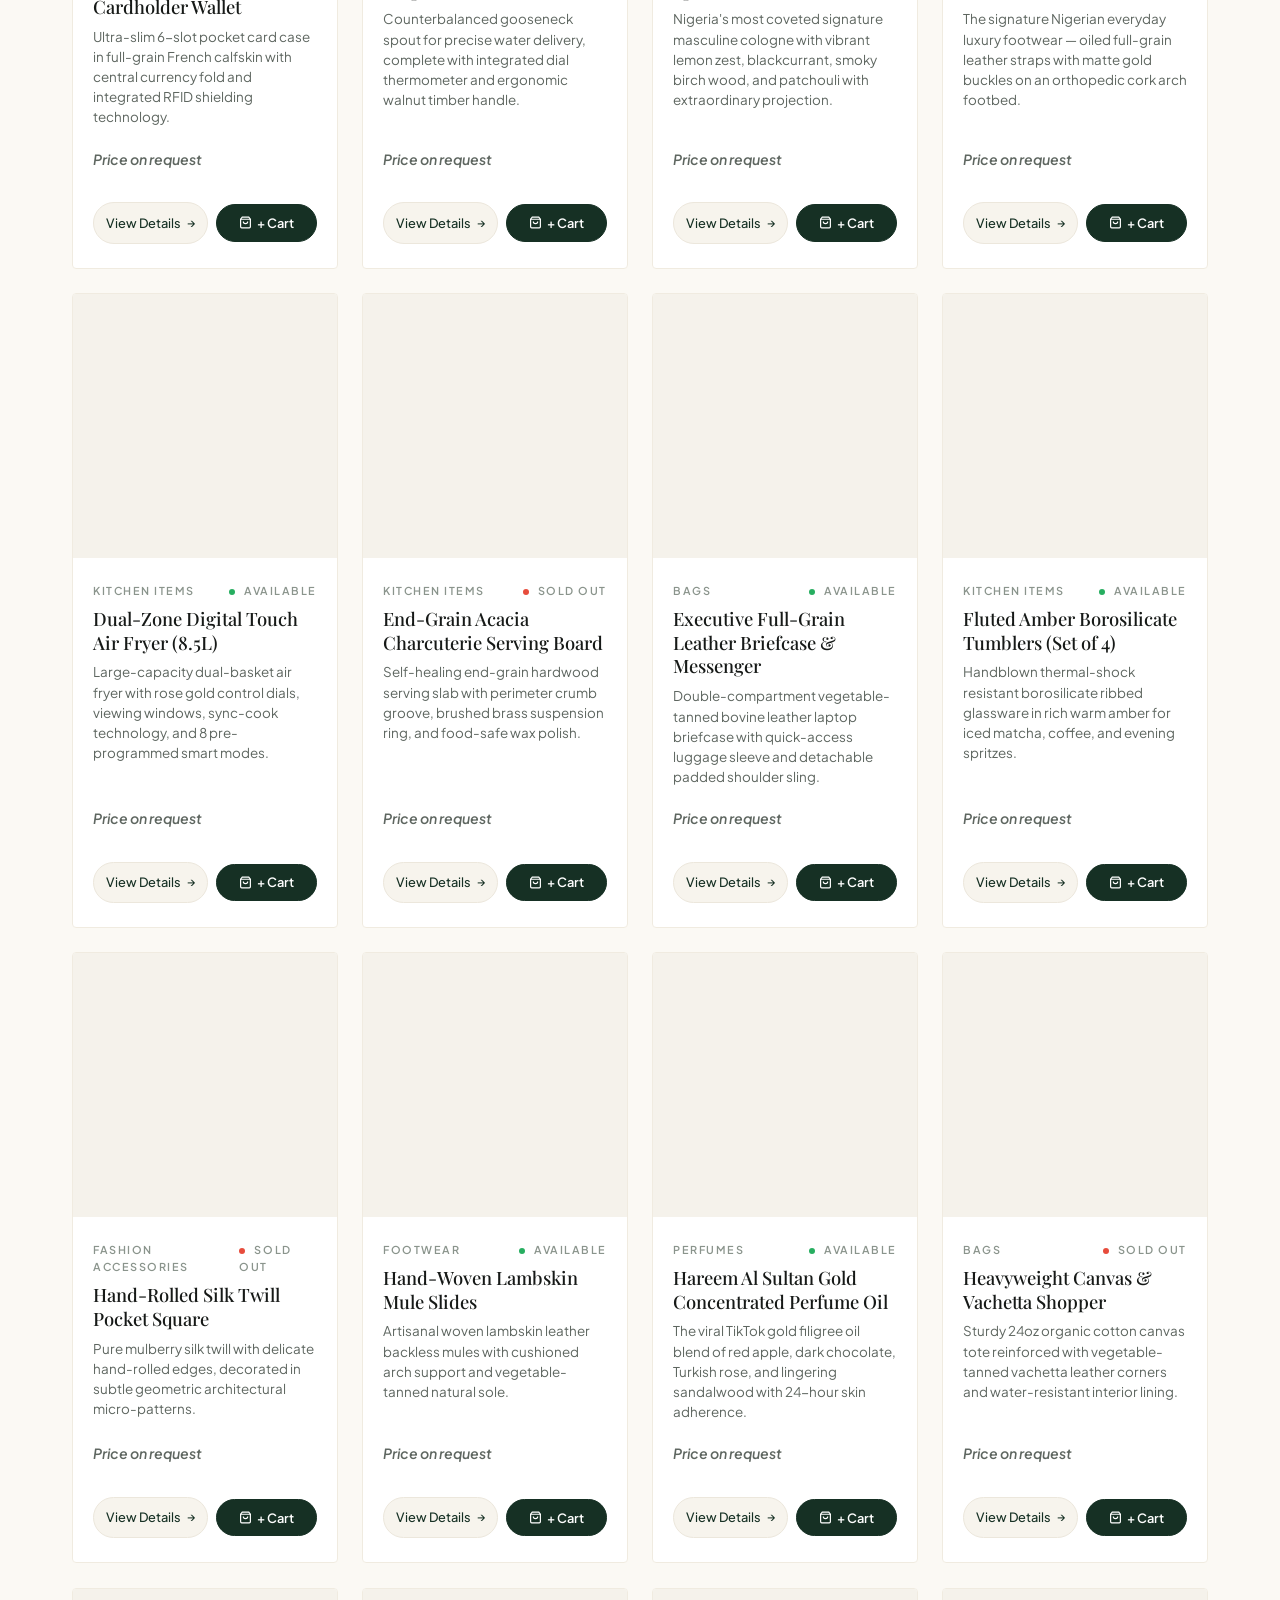
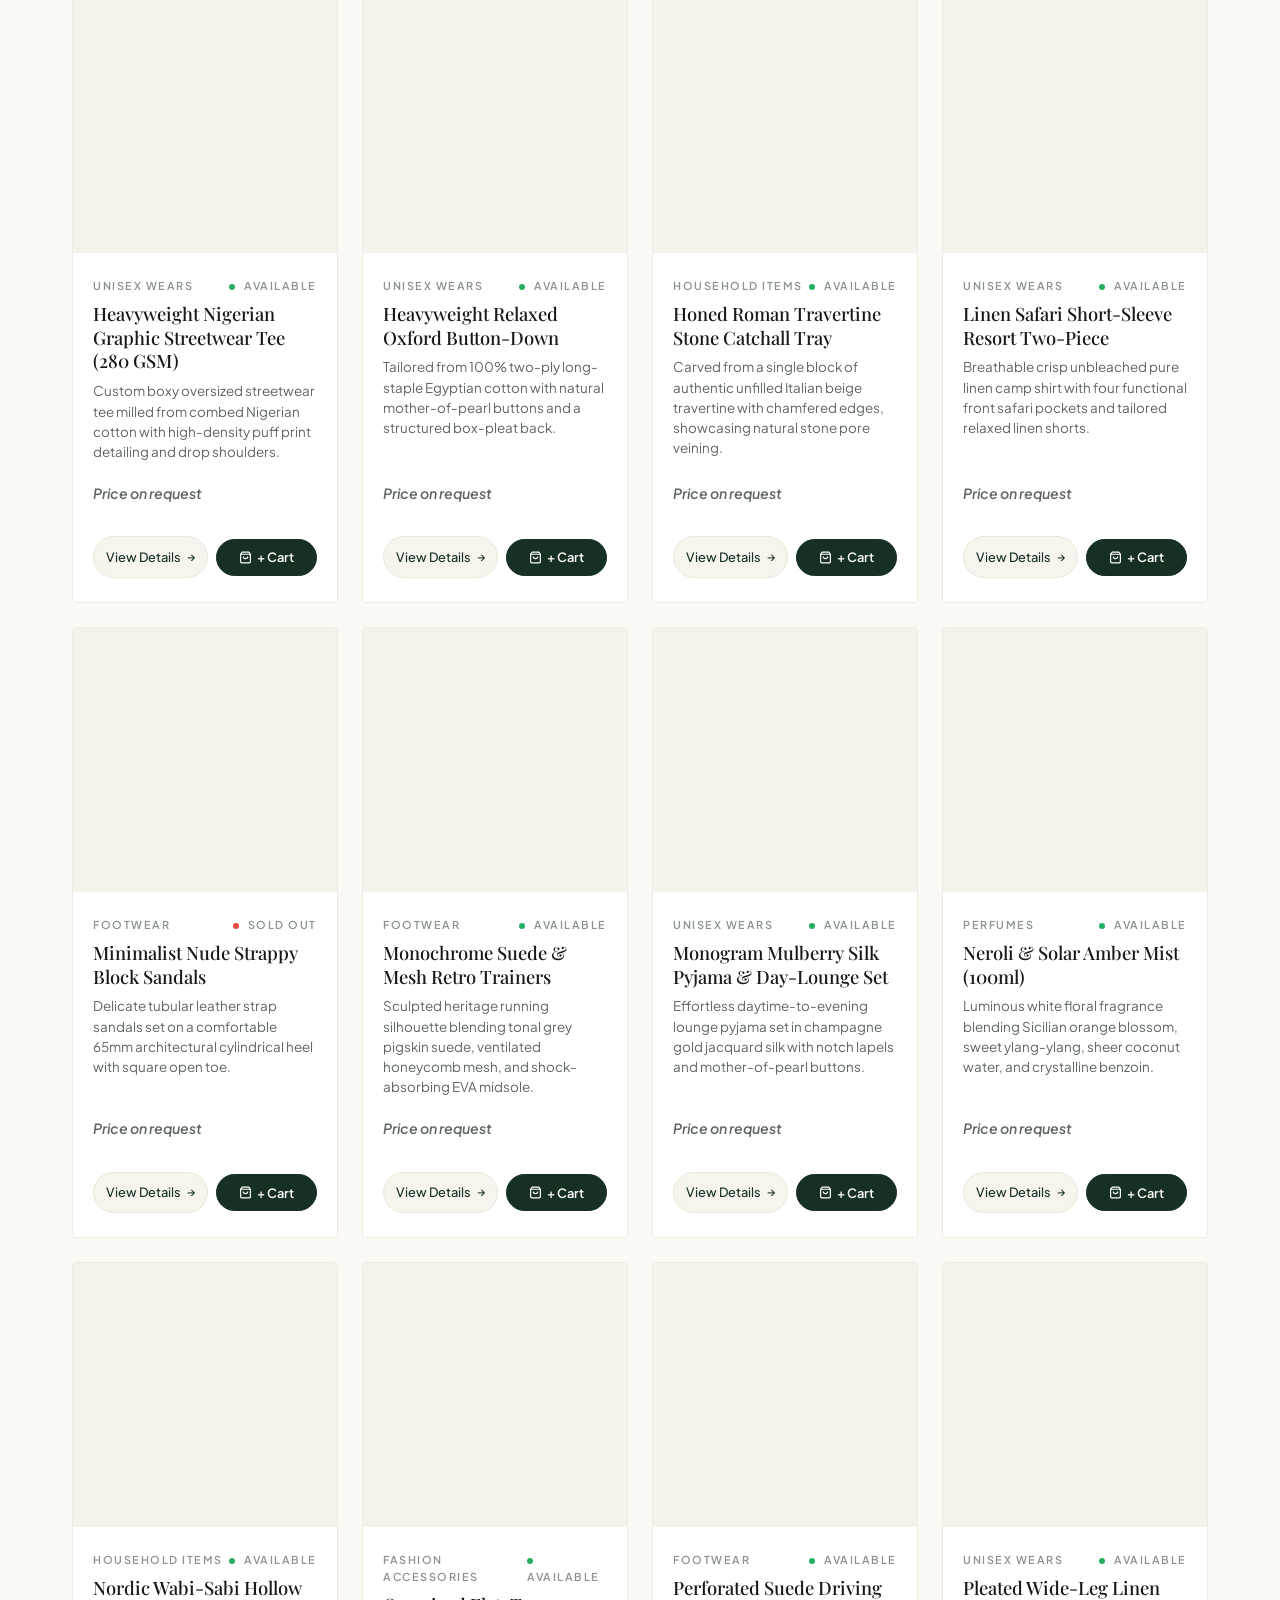
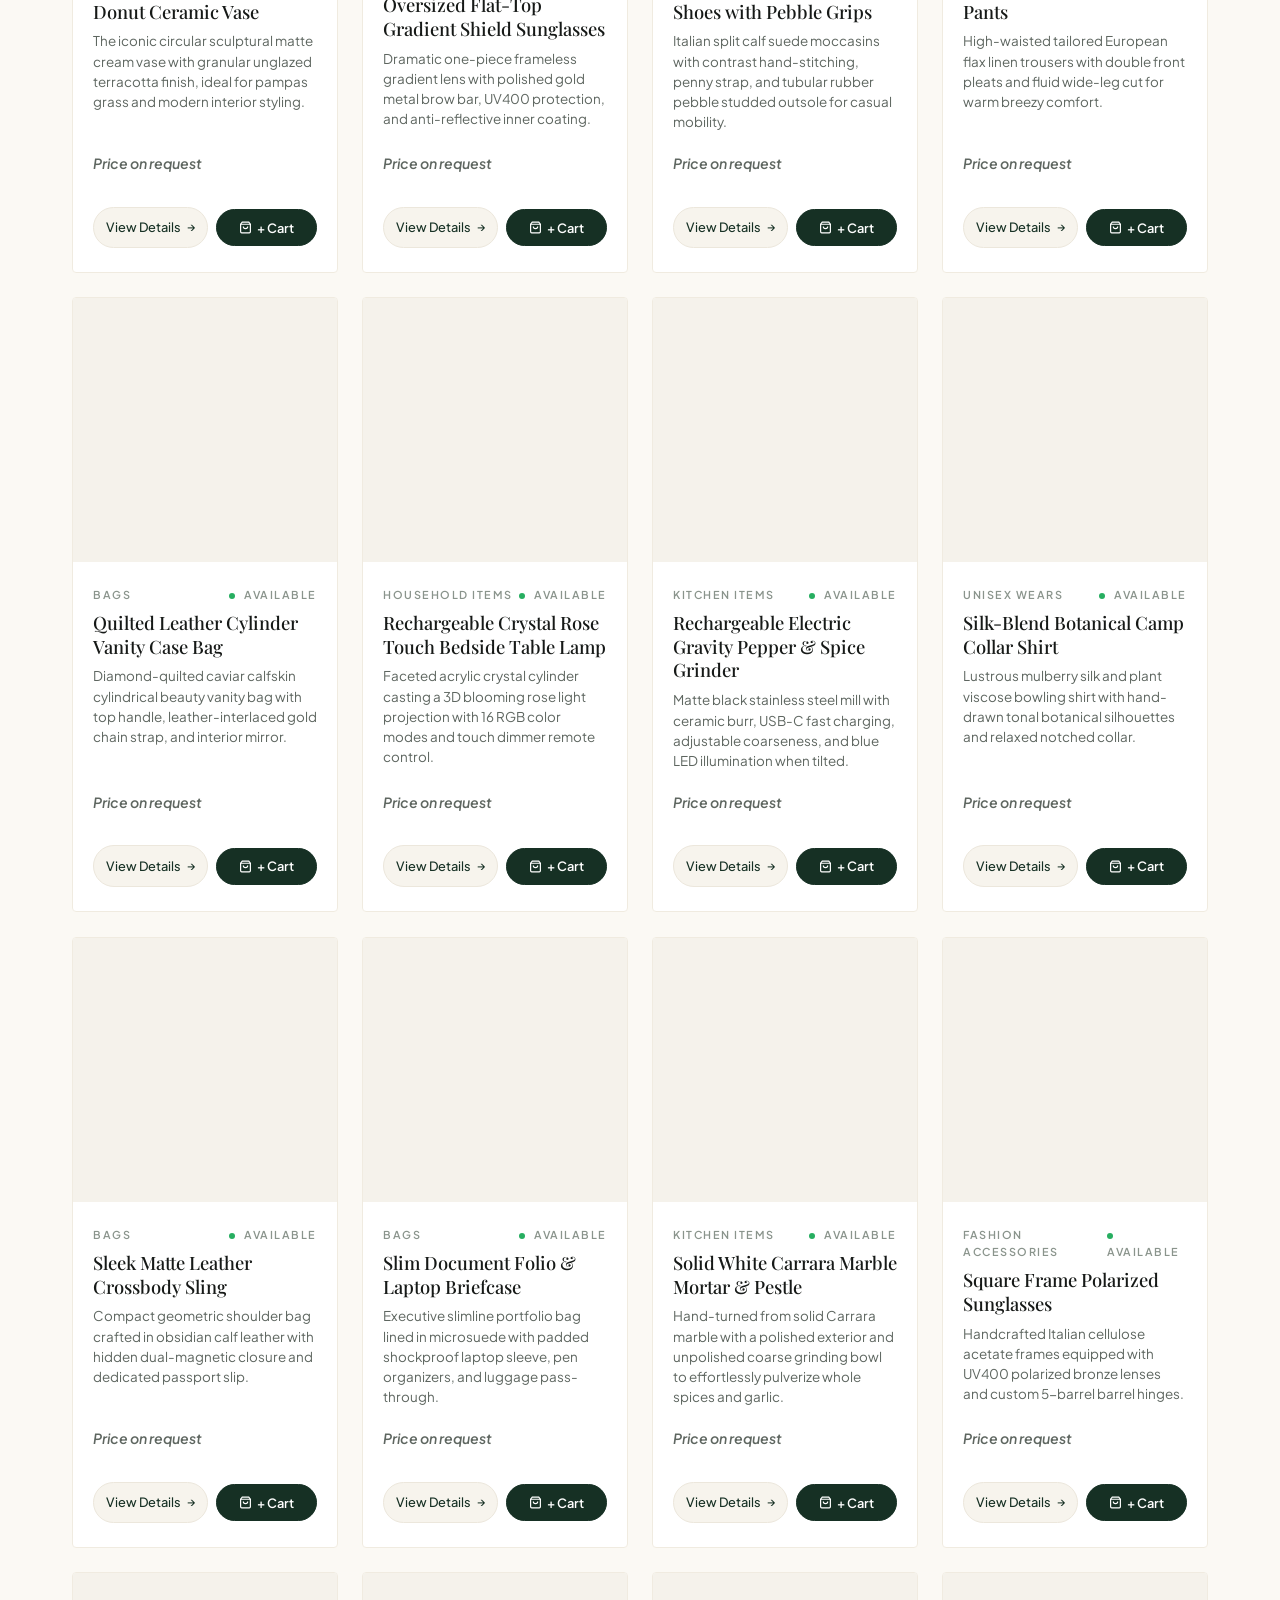
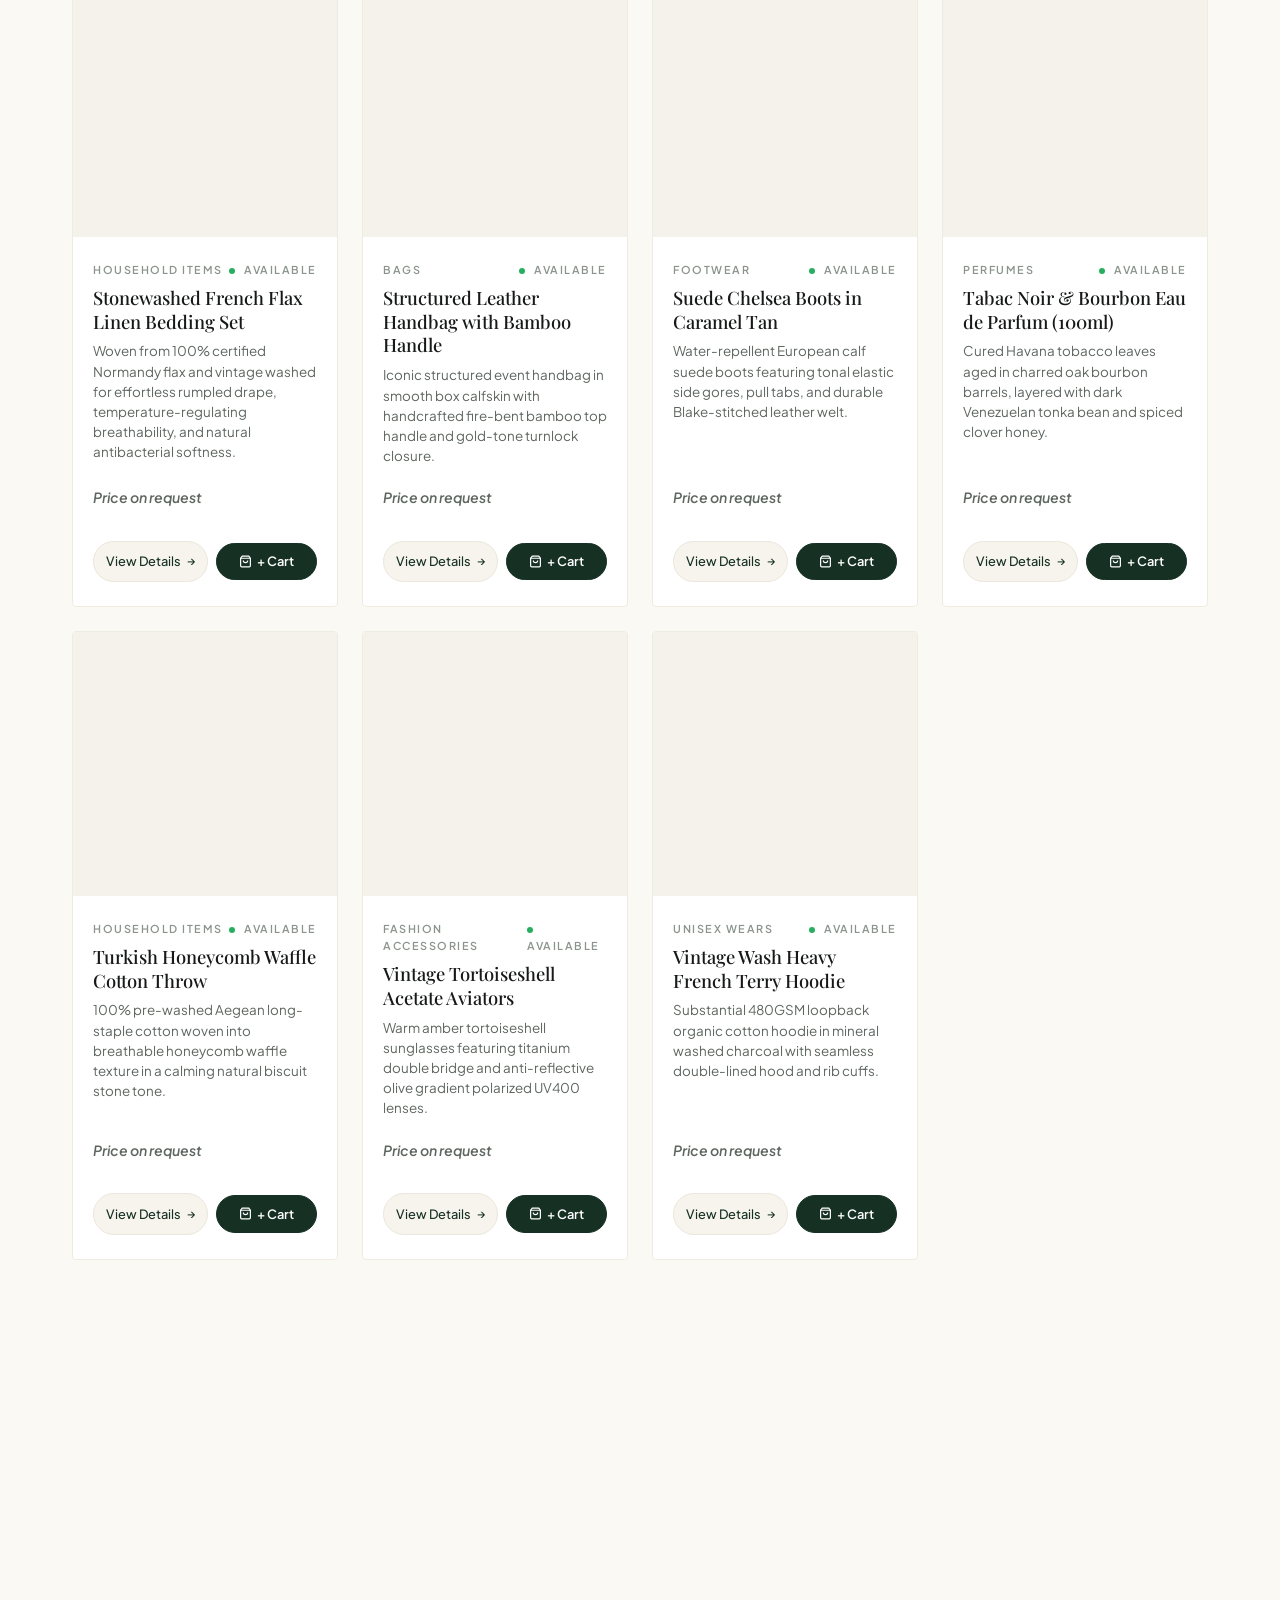
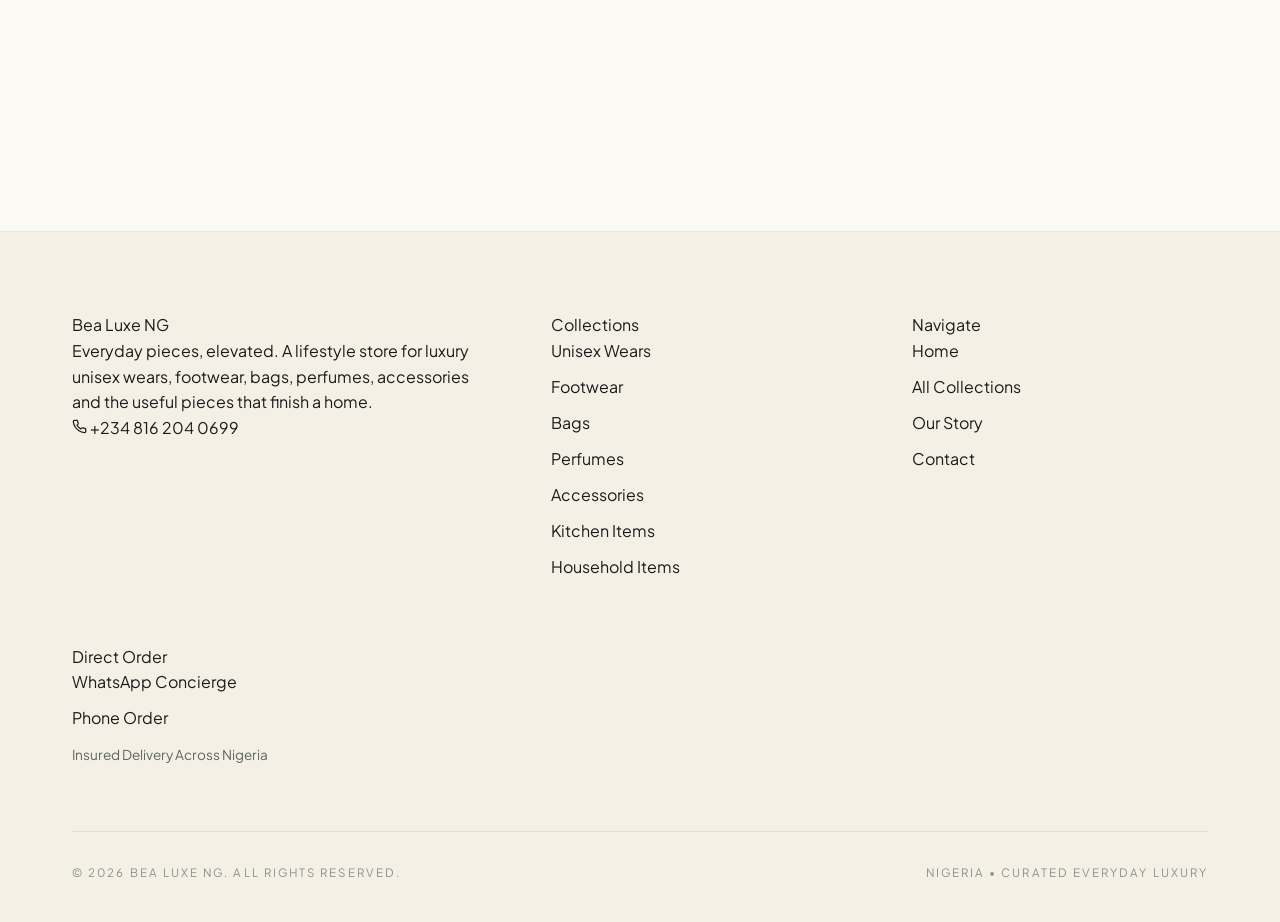
==== commit d752b6f8: "feat: add persistent shopping cart, smart recommendation modal, and whatsapp checkout" ====
--- a/collections.html
+++ b/collections.html
@@ -37,6 +37,16 @@
         <!-- Right Header Actions -->
         <div class="header-right">
           <div class="header-actions">
+            <!-- Header Cart Trigger -->
+            <button class="header-cart-btn" id="header-cart-trigger" aria-label="View Shopping Selection" title="View Selection / Cart">
+              <svg width="18" height="18" viewBox="0 0 24 24" fill="none" stroke="currentColor" stroke-width="2">
+                <path d="M6 2L3 6v14a2 2 0 0 0 2 2h14a2 2 0 0 0 2-2V6l-3-4z"></path>
+                <line x1="3" y1="6" x2="21" y2="6"></line>
+                <path d="M16 10a4 4 0 0 1-8 0"></path>
+              </svg>
+              <span class="cart-badge-count" style="display: none;">0</span>
+            </button>
+
             <a href="tel:+2348162040699" class="header-call-btn" title="Call Bea Luxe" aria-label="Call Bea Luxe">
               <svg width="16" height="16" viewBox="0 0 24 24" fill="none" stroke="currentColor" stroke-width="2">
                 <path d="M22 16.92v3a2 2 0 0 1-2.18 2 19.79 19.79 0 0 1-8.63-3.07 19.5 19.5 0 0 1-6-6 19.79 19.79 0 0 1-3.07-8.67A2 2 0 0 1 4.11 2h3a2 2 0 0 1 2 1.72 12.84 12.84 0 0 0 .7 2.81 2 2 0 0 1-.45 2.11L8.09 9.91a16 16 0 0 0 6 6l1.27-1.27a2 2 0 0 1 2.11-.45 12.84 12.84 0 0 0 2.81.7A2 2 0 0 1 22 16.92z"/>
@@ -68,6 +78,12 @@
     <ul class="mobile-nav-list">
       <li class="mobile-nav-item"><a href="index.html">Home</a></li>
       <li class="mobile-nav-item"><a href="collections.html" class="active">Collections</a></li>
+      <li class="mobile-nav-item">
+        <a href="#" onclick="event.preventDefault(); BeaLuxeCart.openDrawer();" style="display: flex; align-items: center; justify-content: space-between;">
+          <span>My Selection / Cart</span>
+          <span class="cart-badge-count" style="display: none; position: static; width: auto; height: auto; min-width: 22px; padding: 2px 7px; border-radius: 9999px;">0</span>
+        </a>
+      </li>
       <li class="mobile-nav-item"><a href="index.html#about">About</a></li>
       <li class="mobile-nav-item"><a href="index.html#contact">Contact</a></li>
     </ul>
@@ -251,6 +267,7 @@
 
   <!-- Scripts -->
   <script src="products.js"></script>
+  <script src="cart.js"></script>
   <script src="collections.js"></script>
 </body>
 </html>
--- a/styles.css
+++ b/styles.css
@@ -2141,3 +2141,678 @@
   }
 }
 
+/* ==========================================================================
+   CART SYSTEM & RECOMMENDATION MODAL STYLES
+   ========================================================================== */
+
+/* Header Cart Button & Live Counter */
+.header-cart-btn {
+  position: relative;
+  display: inline-flex;
+  align-items: center;
+  justify-content: center;
+  width: 40px;
+  height: 40px;
+  border-radius: 50%;
+  background-color: #ffffff;
+  border: 1px solid var(--border-light);
+  color: var(--forest-dark);
+  cursor: pointer;
+  transition: all 0.2s ease;
+}
+
+.header-cart-btn:hover {
+  background-color: #f7f4ed;
+  border-color: var(--forest-dark);
+  transform: translateY(-1px);
+}
+
+.cart-badge-count {
+  position: absolute;
+  top: -4px;
+  right: -4px;
+  background-color: var(--forest-dark);
+  color: #ffffff;
+  font-size: 0.7rem;
+  font-weight: 700;
+  width: 19px;
+  height: 19px;
+  border-radius: 50%;
+  display: inline-flex;
+  align-items: center;
+  justify-content: center;
+  border: 2px solid #ffffff;
+  transition: transform 0.25s var(--ease-out-expo);
+}
+
+.cart-badge-count.bump {
+  transform: scale(1.35);
+}
+
+/* Slide-out Cart Drawer & Overlay */
+.cart-drawer-overlay {
+  position: fixed;
+  inset: 0;
+  background-color: rgba(22, 48, 36, 0.45);
+  backdrop-filter: blur(4px);
+  -webkit-backdrop-filter: blur(4px);
+  z-index: 1000;
+  opacity: 0;
+  visibility: hidden;
+  transition: opacity 0.3s ease, visibility 0.3s ease;
+}
+
+.cart-drawer-overlay.open {
+  opacity: 1;
+  visibility: visible;
+}
+
+.cart-drawer {
+  position: fixed;
+  top: 0;
+  right: 0;
+  bottom: 0;
+  width: 100%;
+  max-width: 440px;
+  background-color: #fcfbf8;
+  z-index: 1001;
+  transform: translateX(100%);
+  transition: transform 0.38s cubic-bezier(0.16, 1, 0.3, 1);
+  box-shadow: -10px 0 35px rgba(0, 0, 0, 0.12);
+  display: flex;
+  flex-direction: column;
+}
+
+.cart-drawer.open {
+  transform: translateX(0);
+}
+
+.cart-drawer-header {
+  display: flex;
+  align-items: center;
+  justify-content: space-between;
+  padding: 1.5rem 1.6rem;
+  background-color: #ffffff;
+  border-bottom: 1px solid var(--border-light);
+}
+
+.cart-drawer-kicker {
+  font-size: 0.72rem;
+  text-transform: uppercase;
+  letter-spacing: 0.12em;
+  font-weight: 600;
+  color: var(--gold-accent);
+  display: block;
+  margin-bottom: 0.2rem;
+}
+
+.cart-drawer-title {
+  font-family: var(--font-serif);
+  font-size: 1.4rem;
+  color: var(--forest-dark);
+  font-weight: 500;
+}
+
+.cart-drawer-count-chip {
+  background-color: #f5f2ea;
+  color: var(--forest-dark);
+  font-size: 0.75rem;
+  font-weight: 600;
+  padding: 0.2rem 0.6rem;
+  border-radius: var(--radius-pill);
+}
+
+.cart-drawer-close {
+  background: transparent;
+  border: 1px solid var(--border-light);
+  width: 32px;
+  height: 32px;
+  border-radius: 50%;
+  display: flex;
+  align-items: center;
+  justify-content: center;
+  cursor: pointer;
+  color: var(--text-muted);
+  font-size: 0.9rem;
+  transition: all 0.2s ease;
+}
+
+.cart-drawer-close:hover {
+  background-color: #f7f4ed;
+  color: var(--text-main);
+  border-color: var(--forest-dark);
+}
+
+/* Cart Body & Items */
+.cart-drawer-body {
+  flex: 1;
+  overflow-y: auto;
+  padding: 1.25rem 1.5rem;
+  -webkit-overflow-scrolling: touch;
+}
+
+.cart-empty-state {
+  text-align: center;
+  padding: 4.5rem 1.5rem;
+  display: flex;
+  flex-direction: column;
+  align-items: center;
+}
+
+.cart-empty-icon {
+  font-size: 2.5rem;
+  margin-bottom: 0.85rem;
+}
+
+.cart-empty-title {
+  font-family: var(--font-serif);
+  font-size: 1.35rem;
+  color: var(--forest-dark);
+  margin-bottom: 0.4rem;
+}
+
+.cart-empty-sub {
+  color: var(--text-muted);
+  font-size: 0.9rem;
+  max-width: 280px;
+  line-height: 1.5;
+  margin-bottom: 1.25rem;
+}
+
+.cart-item-card {
+  display: grid;
+  grid-template-columns: 72px 1fr;
+  gap: 1rem;
+  padding: 1rem;
+  background-color: #ffffff;
+  border: 1px solid var(--border-card);
+  border-radius: var(--radius-sm);
+  margin-bottom: 0.85rem;
+  transition: border-color 0.2s ease;
+}
+
+.cart-item-card:hover {
+  border-color: #ded7c8;
+}
+
+.cart-item-thumb-link {
+  display: block;
+  width: 72px;
+  height: 72px;
+  border-radius: var(--radius-sm);
+  overflow: hidden;
+  background-color: #f7f4ed;
+  flex-shrink: 0;
+}
+
+.cart-item-img {
+  width: 100%;
+  height: 100%;
+  object-fit: cover;
+}
+
+.cart-item-details {
+  display: flex;
+  flex-direction: column;
+  gap: 0.25rem;
+  min-width: 0;
+}
+
+.cart-item-cat {
+  font-size: 0.72rem;
+  text-transform: uppercase;
+  letter-spacing: 0.08em;
+  color: var(--gold-accent);
+  font-weight: 600;
+}
+
+.cart-item-title {
+  font-size: 0.92rem;
+  font-weight: 600;
+  color: var(--forest-dark);
+  line-height: 1.3;
+  margin: 0;
+  white-space: nowrap;
+  overflow: hidden;
+  text-overflow: ellipsis;
+}
+
+.cart-item-title a {
+  color: inherit;
+  text-decoration: none;
+}
+
+.cart-item-title a:hover {
+  text-decoration: underline;
+}
+
+.cart-item-price-tag {
+  font-family: var(--font-serif);
+  font-size: 0.88rem;
+  font-style: italic;
+  color: var(--forest-hero);
+  margin-bottom: 0.4rem;
+}
+
+.cart-item-actions-row {
+  display: flex;
+  align-items: center;
+  justify-content: space-between;
+  margin-top: auto;
+}
+
+.cart-stepper {
+  display: inline-flex;
+  align-items: center;
+  border: 1px solid var(--border-light);
+  border-radius: var(--radius-pill);
+  background-color: #fbf9f4;
+}
+
+.cart-stepper-btn {
+  width: 26px;
+  height: 26px;
+  display: flex;
+  align-items: center;
+  justify-content: center;
+  background: transparent;
+  border: none;
+  cursor: pointer;
+  color: var(--forest-dark);
+  font-size: 0.95rem;
+  font-weight: 600;
+  transition: background-color 0.15s ease;
+}
+
+.cart-stepper-btn:hover {
+  background-color: #ece6d8;
+}
+
+.cart-stepper-val {
+  padding: 0 0.55rem;
+  font-size: 0.82rem;
+  font-weight: 600;
+  color: var(--forest-dark);
+}
+
+.cart-remove-btn {
+  display: inline-flex;
+  align-items: center;
+  gap: 0.3rem;
+  background: transparent;
+  border: none;
+  color: var(--text-subtle);
+  font-size: 0.78rem;
+  cursor: pointer;
+  transition: color 0.2s ease;
+}
+
+.cart-remove-btn:hover {
+  color: #dc2626;
+}
+
+/* Cart Footer */
+.cart-drawer-footer {
+  padding: 1.25rem 1.5rem 1.6rem;
+  background-color: #ffffff;
+  border-top: 1px solid var(--border-light);
+}
+
+.cart-drawer-assurance {
+  display: flex;
+  align-items: center;
+  gap: 0.5rem;
+  font-size: 0.78rem;
+  color: var(--text-muted);
+  margin-bottom: 1rem;
+  line-height: 1.35;
+}
+
+.cart-drawer-assurance svg {
+  color: var(--wa-green);
+  flex-shrink: 0;
+}
+
+.btn-checkout-wa {
+  width: 100%;
+  display: flex;
+  align-items: center;
+  justify-content: center;
+  gap: 0.65rem;
+  background-color: var(--wa-green);
+  color: #ffffff;
+  border: none;
+  border-radius: var(--radius-pill);
+  padding: 1rem 1.5rem;
+  font-size: 0.98rem;
+  font-weight: 600;
+  cursor: pointer;
+  box-shadow: 0 4px 16px rgba(31, 123, 77, 0.25);
+  transition: all 0.25s var(--ease-out-expo);
+}
+
+.btn-checkout-wa:hover {
+  background-color: var(--wa-green-hover);
+  transform: translateY(-2px);
+  box-shadow: 0 6px 20px rgba(31, 123, 77, 0.32);
+}
+
+/* Smart Recommendation Modal */
+.rec-modal-overlay {
+  position: fixed;
+  inset: 0;
+  background-color: rgba(22, 48, 36, 0.55);
+  backdrop-filter: blur(5px);
+  -webkit-backdrop-filter: blur(5px);
+  z-index: 1100;
+  opacity: 0;
+  visibility: hidden;
+  transition: opacity 0.3s ease, visibility 0.3s ease;
+  display: flex;
+  align-items: center;
+  justify-content: center;
+  padding: 1.25rem;
+}
+
+.rec-modal-overlay.open {
+  opacity: 1;
+  visibility: visible;
+}
+
+.rec-modal-card {
+  position: relative;
+  background-color: #ffffff;
+  border-radius: var(--radius-md);
+  width: 100%;
+  max-width: 560px;
+  max-height: 90vh;
+  overflow-y: auto;
+  padding: 2.25rem 2rem 2rem;
+  box-shadow: 0 25px 50px -12px rgba(0, 0, 0, 0.25);
+  border: 1px solid var(--border-light);
+  transform: scale(0.96);
+  transition: transform 0.3s var(--ease-out-expo);
+}
+
+.rec-modal-overlay.open .rec-modal-card {
+  transform: scale(1);
+}
+
+.rec-close-btn {
+  position: absolute;
+  top: 1.25rem;
+  right: 1.25rem;
+  background: transparent;
+  border: none;
+  font-size: 1.15rem;
+  color: var(--text-muted);
+  cursor: pointer;
+  width: 32px;
+  height: 32px;
+  display: flex;
+  align-items: center;
+  justify-content: center;
+  border-radius: 50%;
+  transition: all 0.2s ease;
+}
+
+.rec-close-btn:hover {
+  background-color: #f7f4ed;
+  color: var(--text-main);
+}
+
+.rec-modal-header {
+  margin-bottom: 1.5rem;
+}
+
+.rec-modal-kicker {
+  font-size: 0.75rem;
+  text-transform: uppercase;
+  letter-spacing: 0.12em;
+  font-weight: 600;
+  color: var(--gold-accent);
+  display: block;
+  margin-bottom: 0.3rem;
+}
+
+.rec-modal-title {
+  font-family: var(--font-serif);
+  font-size: 1.75rem;
+  font-weight: 500;
+  color: var(--forest-dark);
+  margin-bottom: 0.4rem;
+}
+
+.rec-modal-sub {
+  color: var(--text-muted);
+  font-size: 0.92rem;
+  line-height: 1.5;
+}
+
+.rec-items-grid {
+  display: flex;
+  flex-direction: column;
+  gap: 0.85rem;
+  margin-bottom: 1.75rem;
+}
+
+.rec-item-card {
+  display: grid;
+  grid-template-columns: 68px 1fr auto;
+  gap: 1rem;
+  align-items: center;
+  padding: 0.85rem 1rem;
+  border: 1px solid var(--border-card);
+  border-radius: var(--radius-sm);
+  background-color: #fdfbf7;
+  transition: border-color 0.2s ease;
+}
+
+.rec-item-card:hover {
+  border-color: #ded5c3;
+}
+
+.rec-item-img {
+  width: 68px;
+  height: 68px;
+  object-fit: cover;
+  border-radius: var(--radius-sm);
+}
+
+.rec-item-details {
+  display: flex;
+  flex-direction: column;
+  gap: 0.15rem;
+  min-width: 0;
+}
+
+.rec-item-cat {
+  font-size: 0.7rem;
+  text-transform: uppercase;
+  letter-spacing: 0.08em;
+  color: var(--gold-accent);
+  font-weight: 600;
+}
+
+.rec-item-name {
+  font-size: 0.92rem;
+  font-weight: 600;
+  color: var(--forest-dark);
+  margin: 0;
+  line-height: 1.25;
+}
+
+.rec-item-price {
+  font-family: var(--font-serif);
+  font-size: 0.82rem;
+  font-style: italic;
+  color: var(--text-muted);
+}
+
+.btn-add-rec {
+  background-color: #ffffff;
+  color: var(--forest-dark);
+  border: 1px solid var(--border-light);
+  border-radius: var(--radius-pill);
+  padding: 0.55rem 0.95rem;
+  font-size: 0.82rem;
+  font-weight: 600;
+  cursor: pointer;
+  white-space: nowrap;
+  transition: all 0.2s ease;
+}
+
+.btn-add-rec:hover {
+  background-color: var(--forest-dark);
+  color: #ffffff;
+  border-color: var(--forest-dark);
+}
+
+.btn-add-rec.added {
+  background-color: #eaf5ee;
+  color: #166534;
+  border-color: #86efac;
+  cursor: default;
+}
+
+.rec-modal-footer {
+  display: flex;
+  flex-direction: column;
+  gap: 0.65rem;
+}
+
+.btn-continue-checkout {
+  width: 100%;
+  display: flex;
+  align-items: center;
+  justify-content: center;
+  gap: 0.65rem;
+  background-color: var(--wa-green);
+  color: #ffffff;
+  border: none;
+  border-radius: var(--radius-pill);
+  padding: 1.05rem 1.5rem;
+  font-size: 1rem;
+  font-weight: 600;
+  cursor: pointer;
+  box-shadow: 0 4px 16px rgba(31, 123, 77, 0.25);
+  transition: all 0.25s var(--ease-out-expo);
+}
+
+.btn-continue-checkout:hover {
+  background-color: var(--wa-green-hover);
+  transform: translateY(-2px);
+  box-shadow: 0 6px 20px rgba(31, 123, 77, 0.32);
+}
+
+.btn-skip-checkout {
+  background: transparent;
+  border: none;
+  color: var(--text-muted);
+  font-size: 0.85rem;
+  cursor: pointer;
+  padding: 0.4rem;
+  text-decoration: underline;
+  transition: color 0.2s ease;
+}
+
+.btn-skip-checkout:hover {
+  color: var(--forest-dark);
+}
+
+/* Product Card Cart Action Buttons */
+.btn-card-add-cart {
+  display: inline-flex;
+  align-items: center;
+  justify-content: center;
+  gap: 0.35rem;
+  padding: 0.6rem 0.75rem;
+  border-radius: var(--radius-pill);
+  font-size: 0.8rem;
+  font-weight: 600;
+  background-color: var(--forest-dark);
+  color: #ffffff;
+  border: 1px solid var(--forest-dark);
+  cursor: pointer;
+  transition: all 0.2s ease;
+  white-space: nowrap;
+}
+
+.btn-card-add-cart:hover {
+  background-color: var(--forest-hover);
+  transform: translateY(-1px);
+}
+
+/* Quantity Controls on Product Detail Page */
+.detail-quantity-row {
+  display: flex;
+  align-items: center;
+  gap: 1rem;
+  margin-bottom: 0.5rem;
+}
+
+.detail-quantity-label {
+  font-size: 0.85rem;
+  font-weight: 600;
+  color: var(--text-main);
+}
+
+.detail-stepper {
+  display: inline-flex;
+  align-items: center;
+  border: 1px solid var(--border-light);
+  border-radius: var(--radius-pill);
+  background-color: #ffffff;
+  padding: 0.2rem;
+}
+
+.detail-stepper-btn {
+  width: 32px;
+  height: 32px;
+  display: flex;
+  align-items: center;
+  justify-content: center;
+  background: transparent;
+  border: none;
+  cursor: pointer;
+  color: var(--forest-dark);
+  font-size: 1.1rem;
+  font-weight: 600;
+  border-radius: 50%;
+  transition: background-color 0.15s ease;
+}
+
+.detail-stepper-btn:hover {
+  background-color: #f7f4ed;
+}
+
+.detail-stepper-val {
+  padding: 0 0.85rem;
+  font-size: 0.95rem;
+  font-weight: 600;
+  color: var(--forest-dark);
+}
+
+.btn-detail-add-cart {
+  display: flex;
+  align-items: center;
+  justify-content: center;
+  gap: 0.65rem;
+  background-color: #ffffff;
+  color: var(--forest-dark);
+  border: 1.5px solid var(--forest-dark);
+  font-weight: 600;
+  font-size: 1rem;
+  padding: 1rem 1.75rem;
+  border-radius: var(--radius-pill);
+  cursor: pointer;
+  transition: all 0.2s var(--ease-out-expo);
+}
+
+.btn-detail-add-cart:hover {
+  background-color: var(--forest-dark);
+  color: #ffffff;
+  transform: translateY(-2px);
+}
+
+
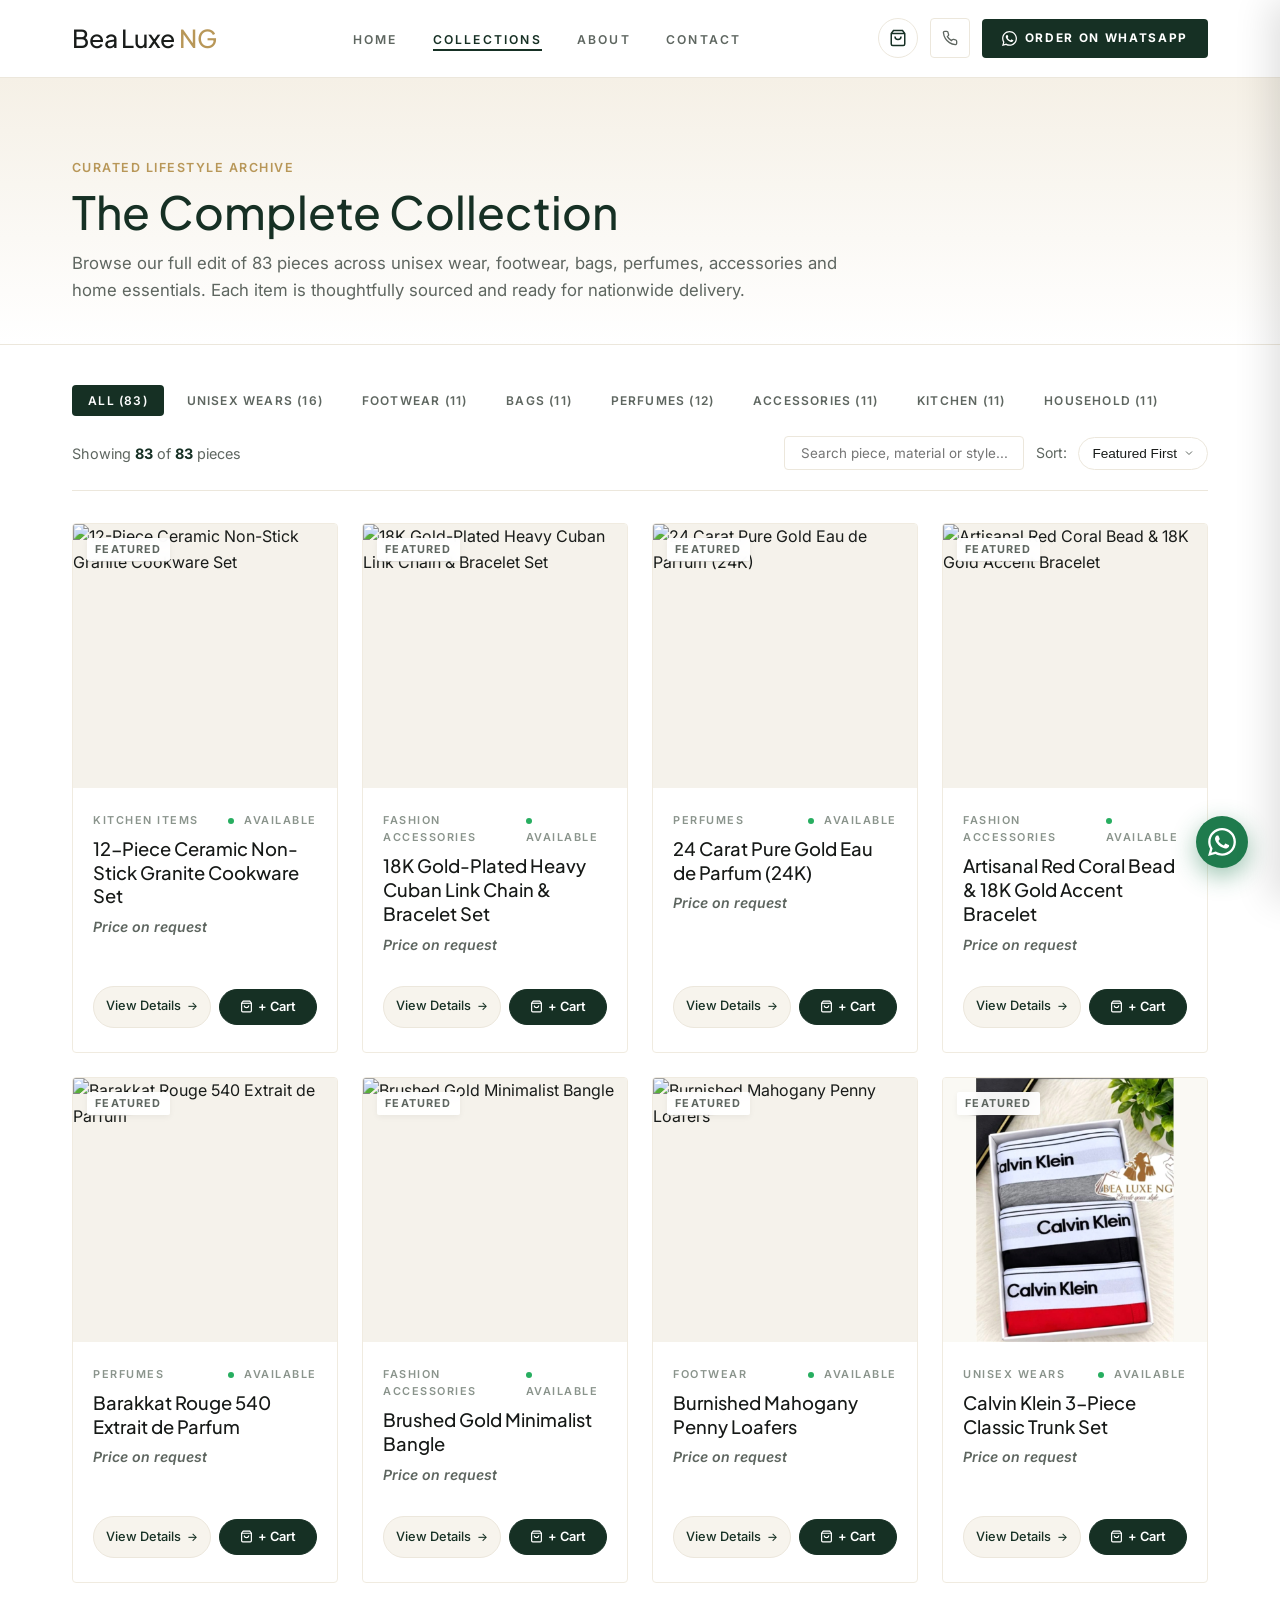
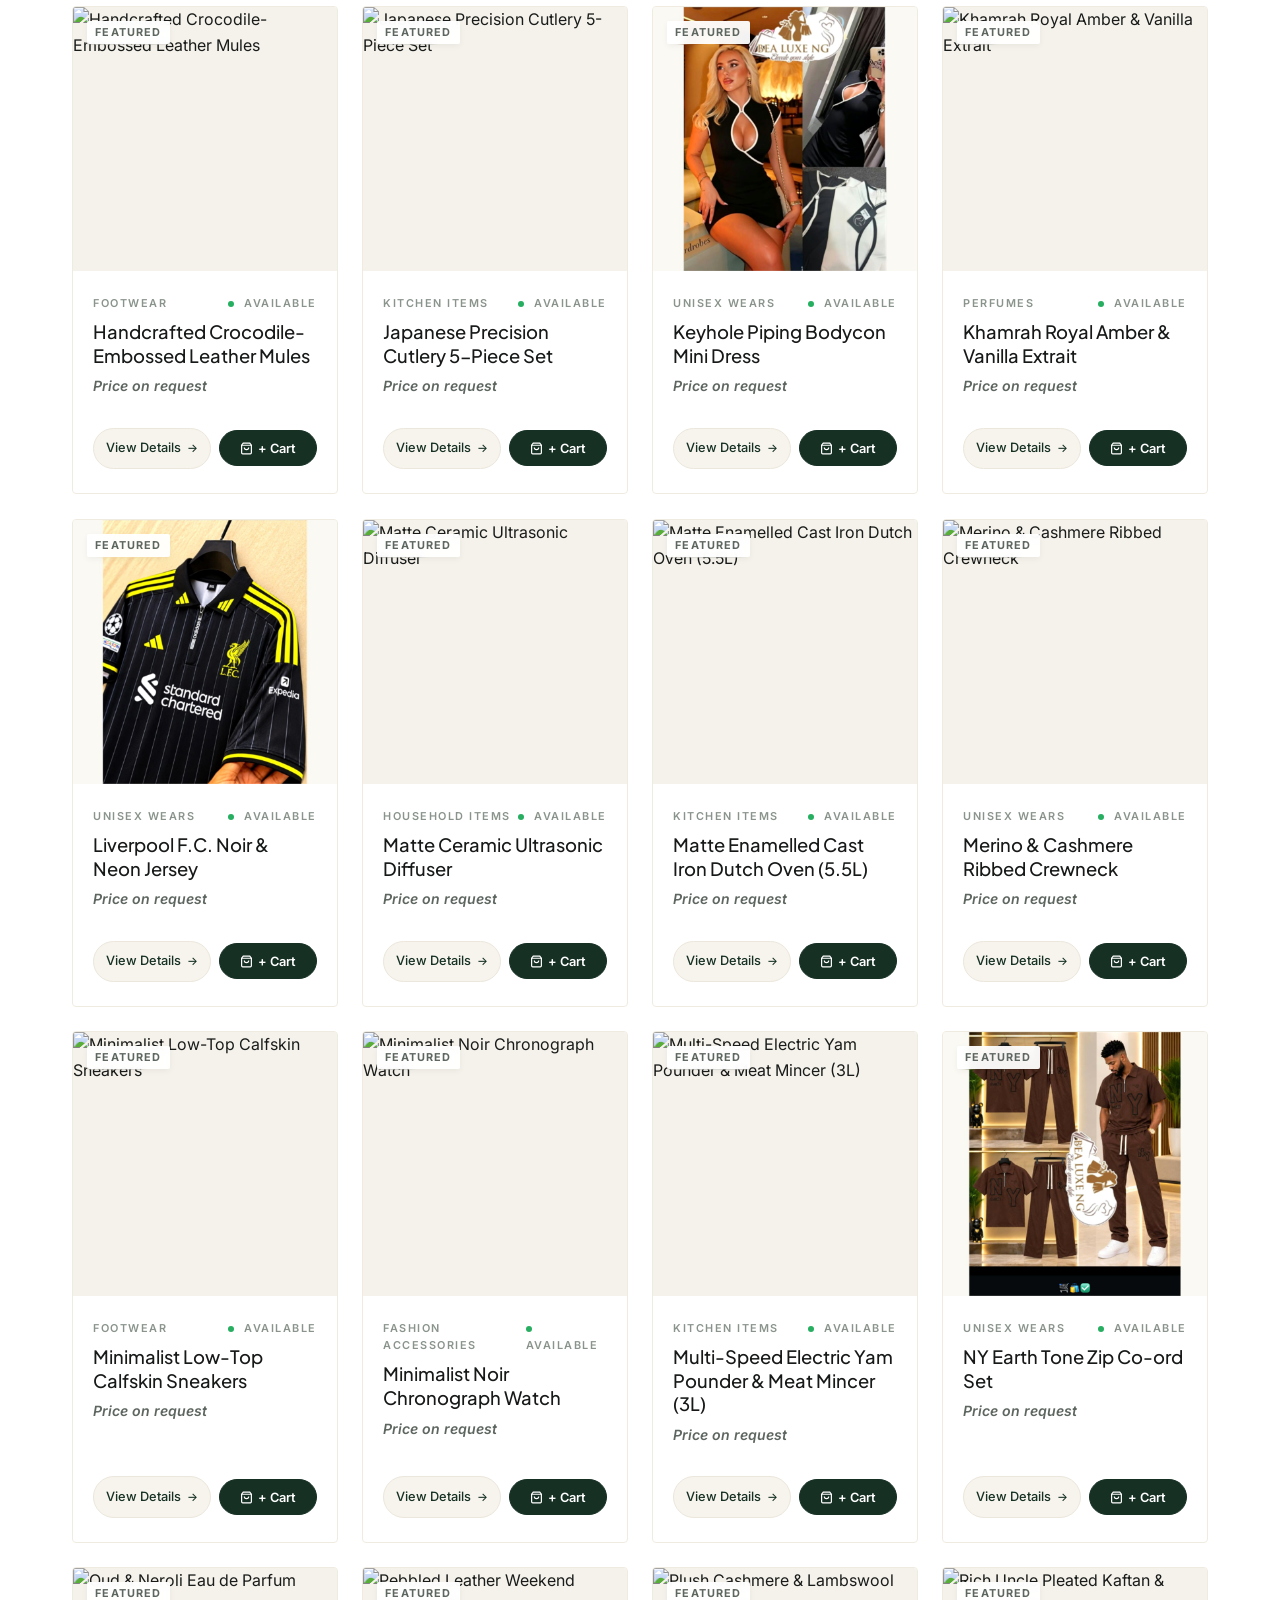
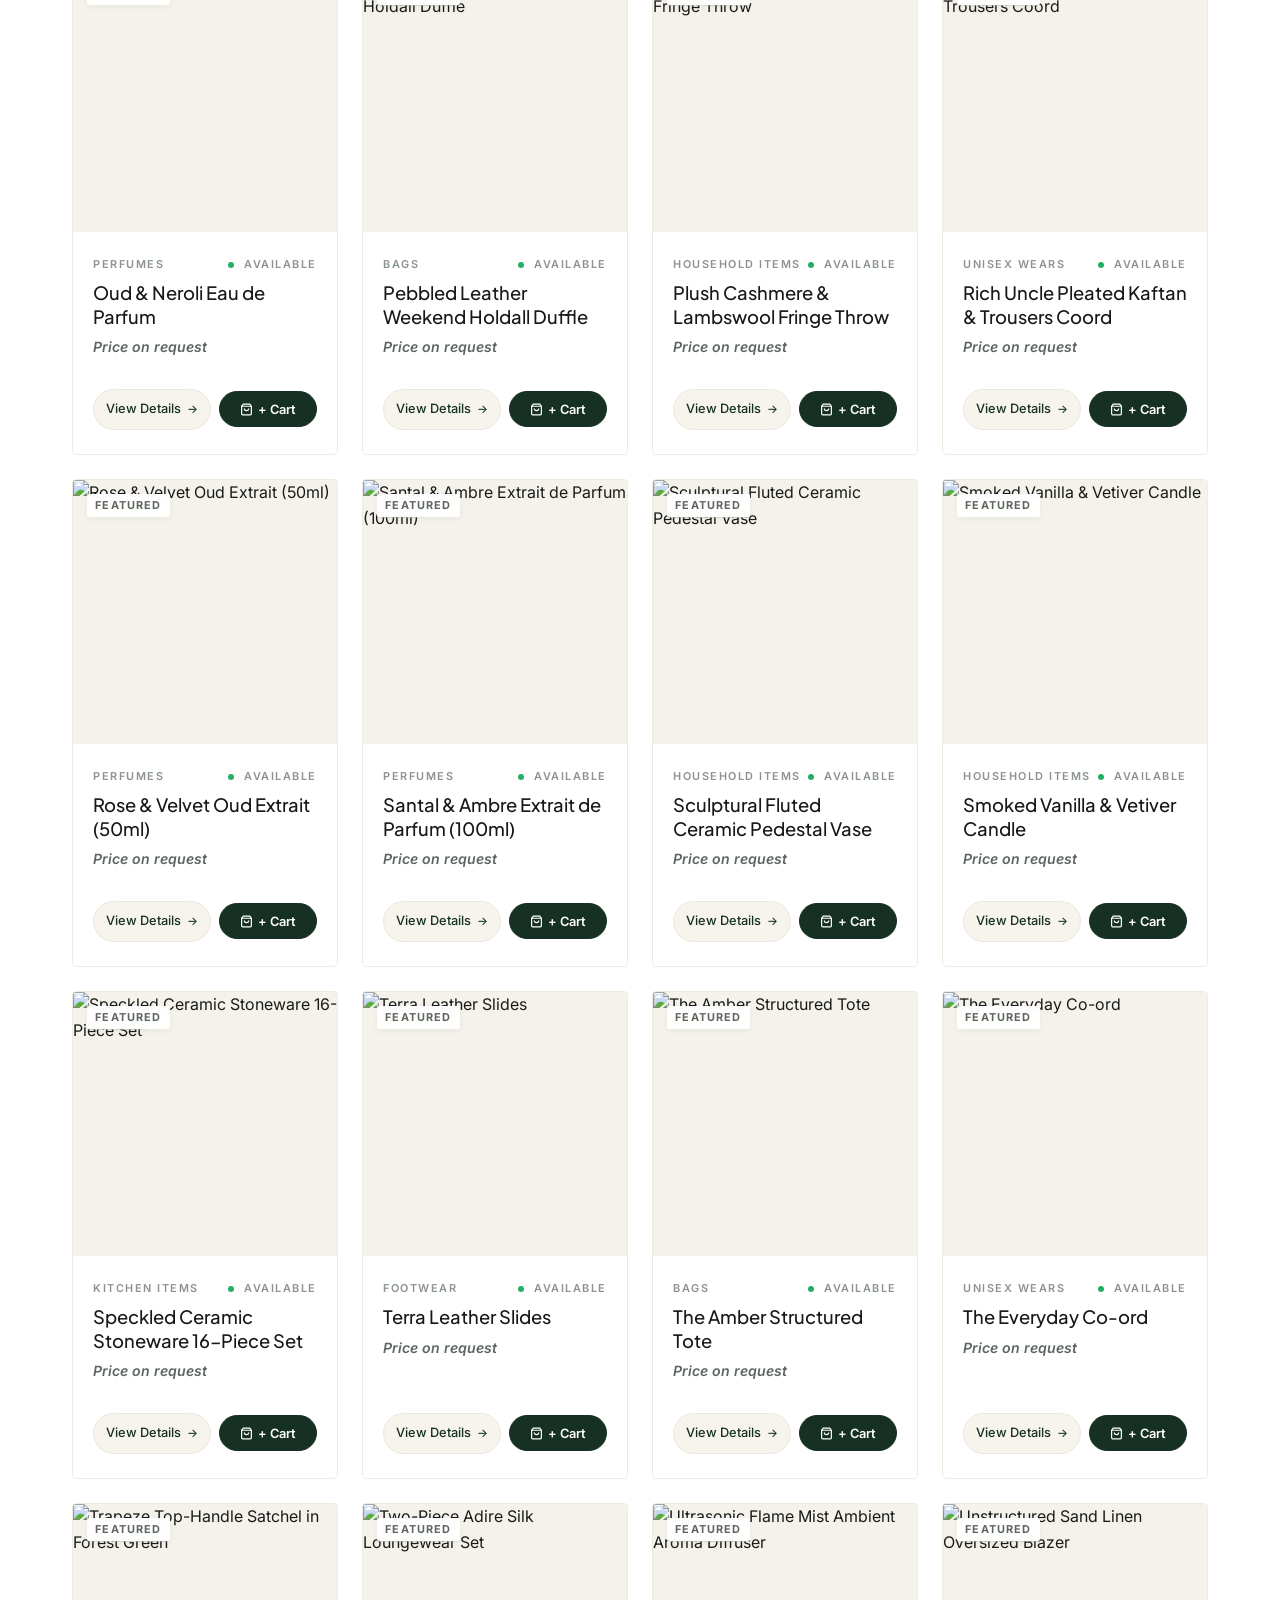
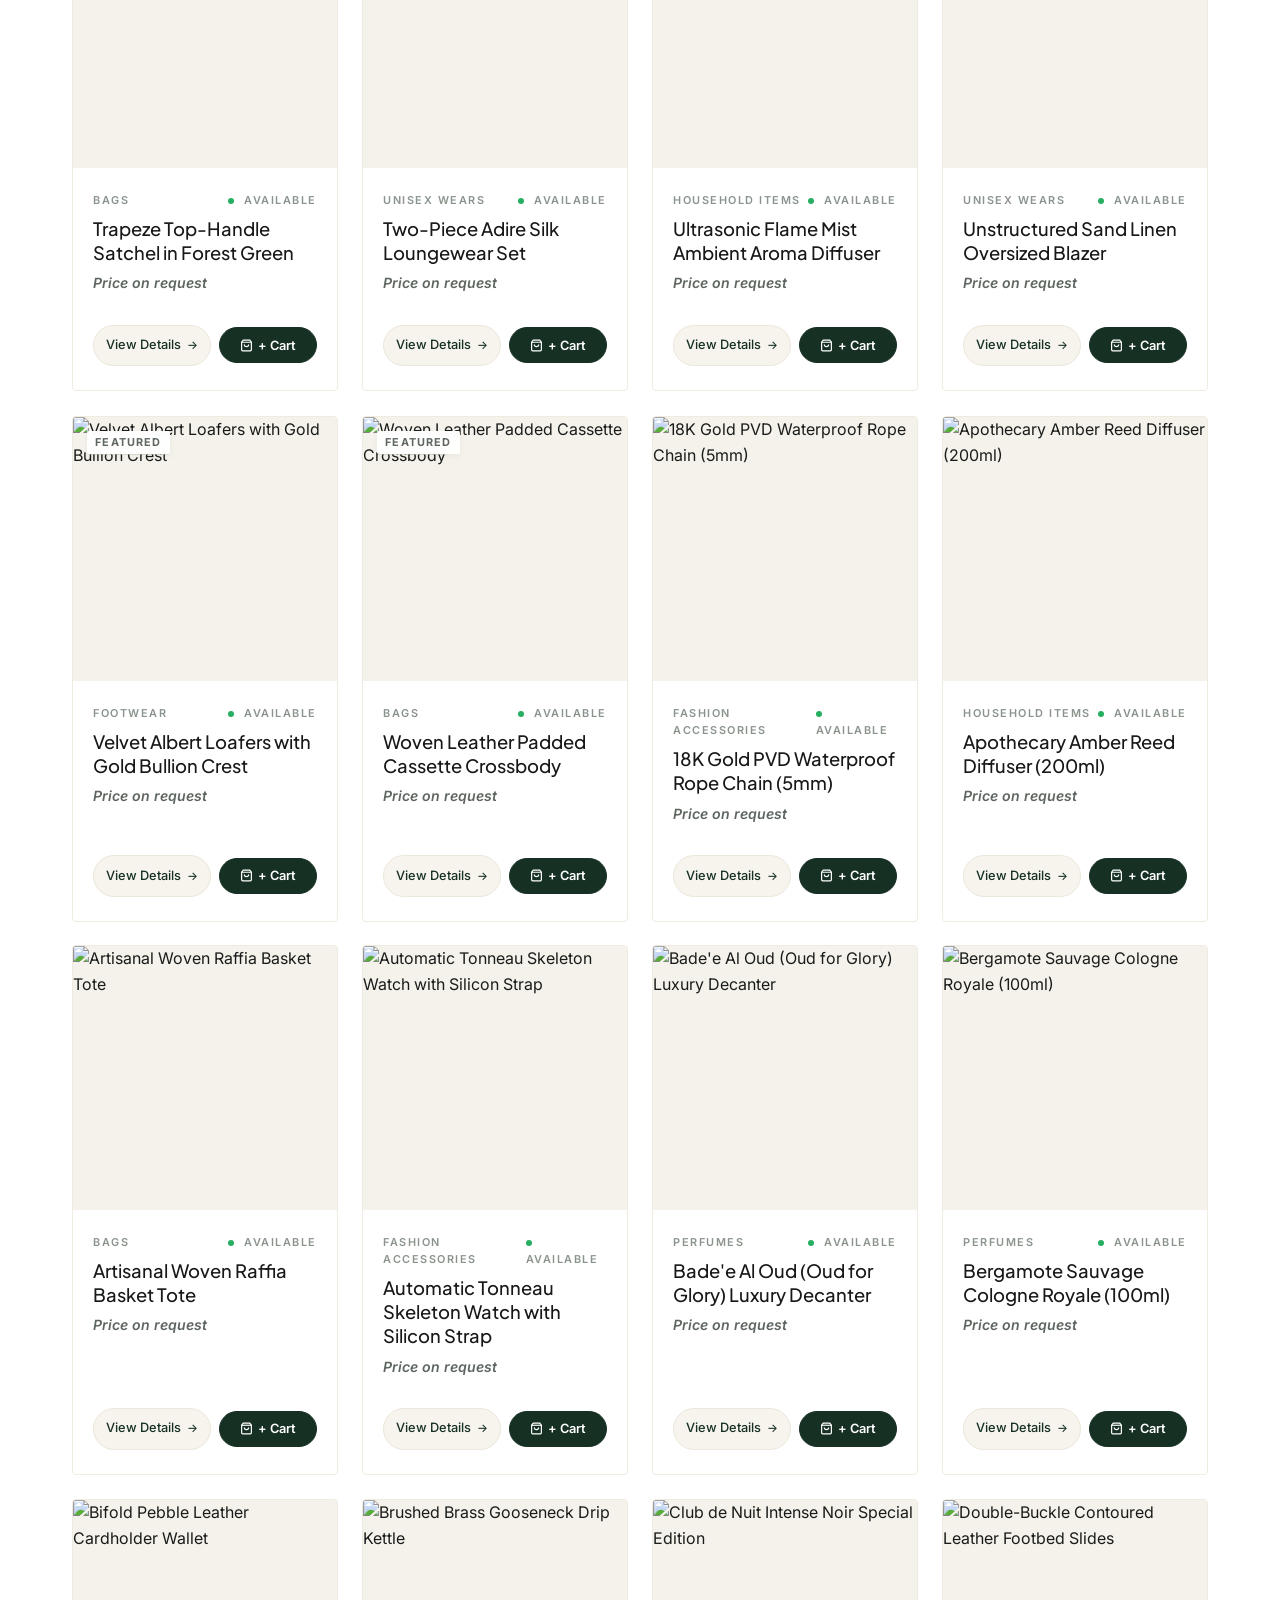
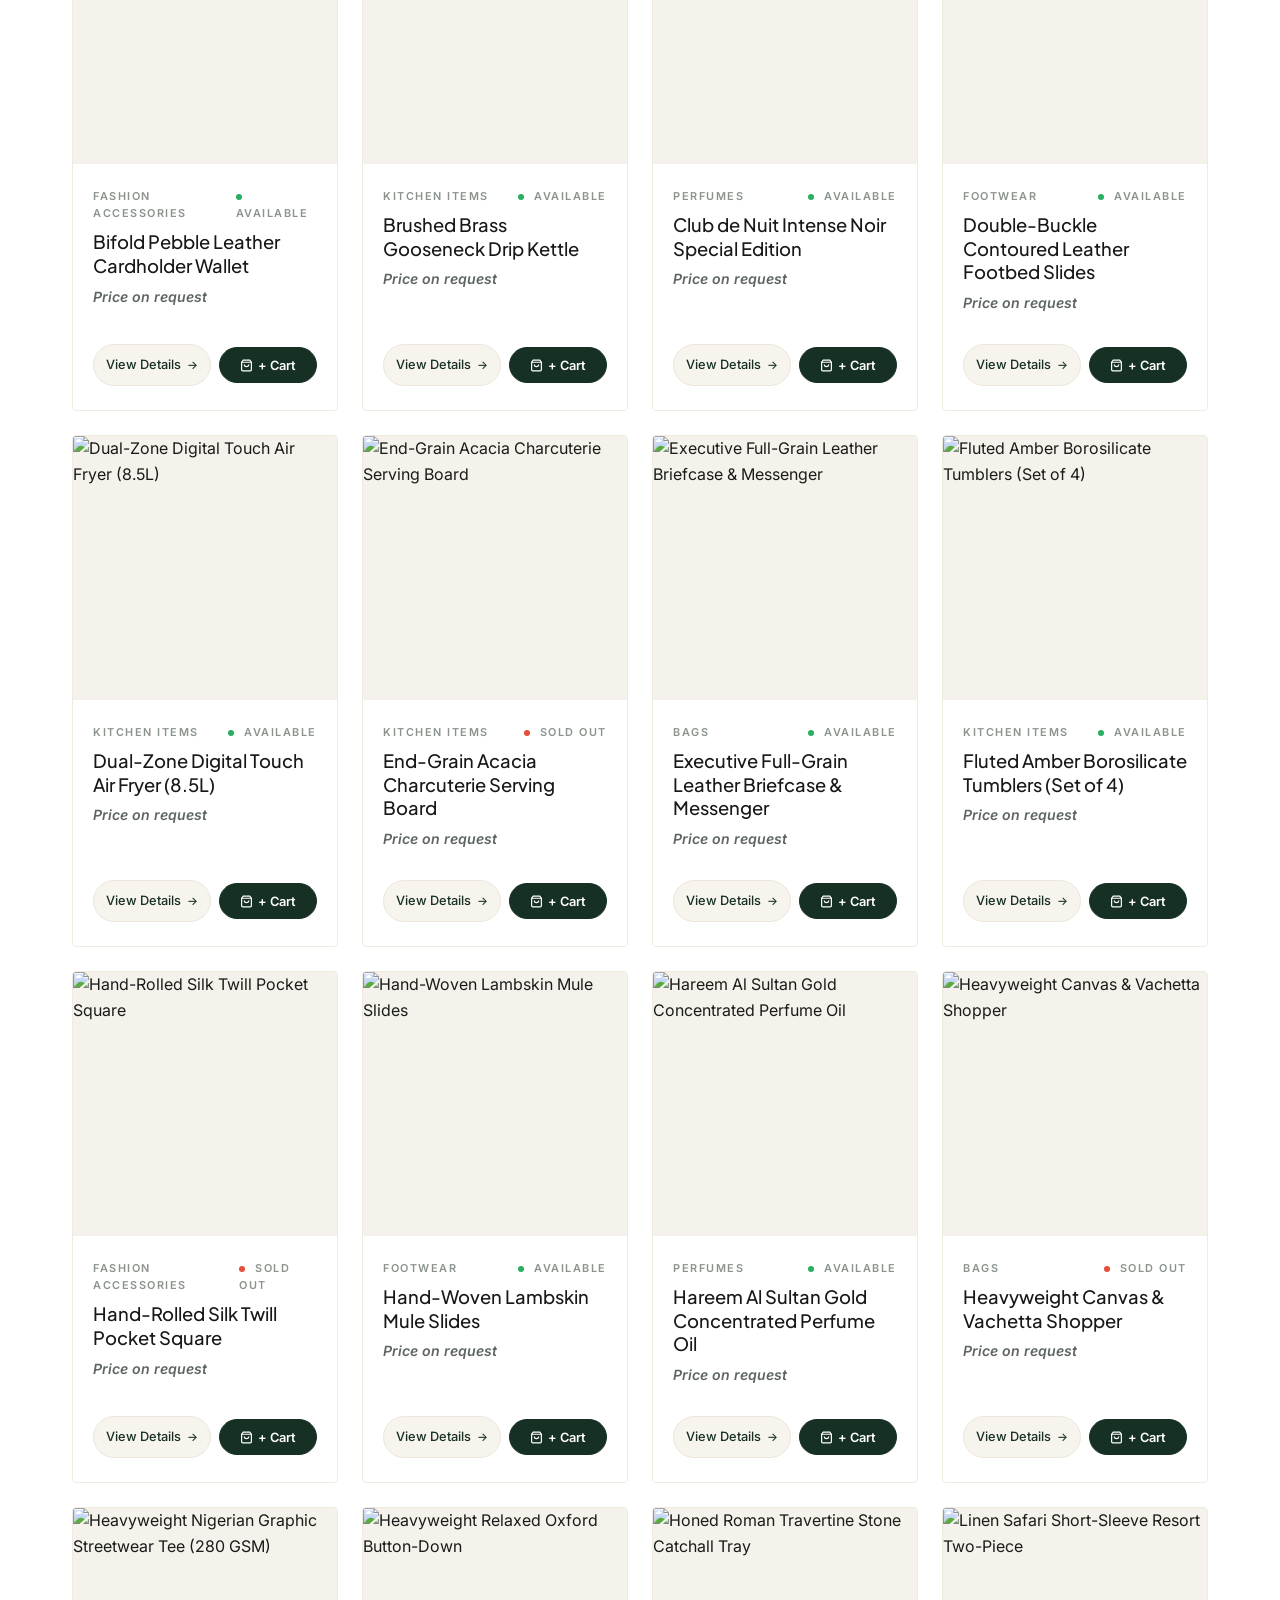
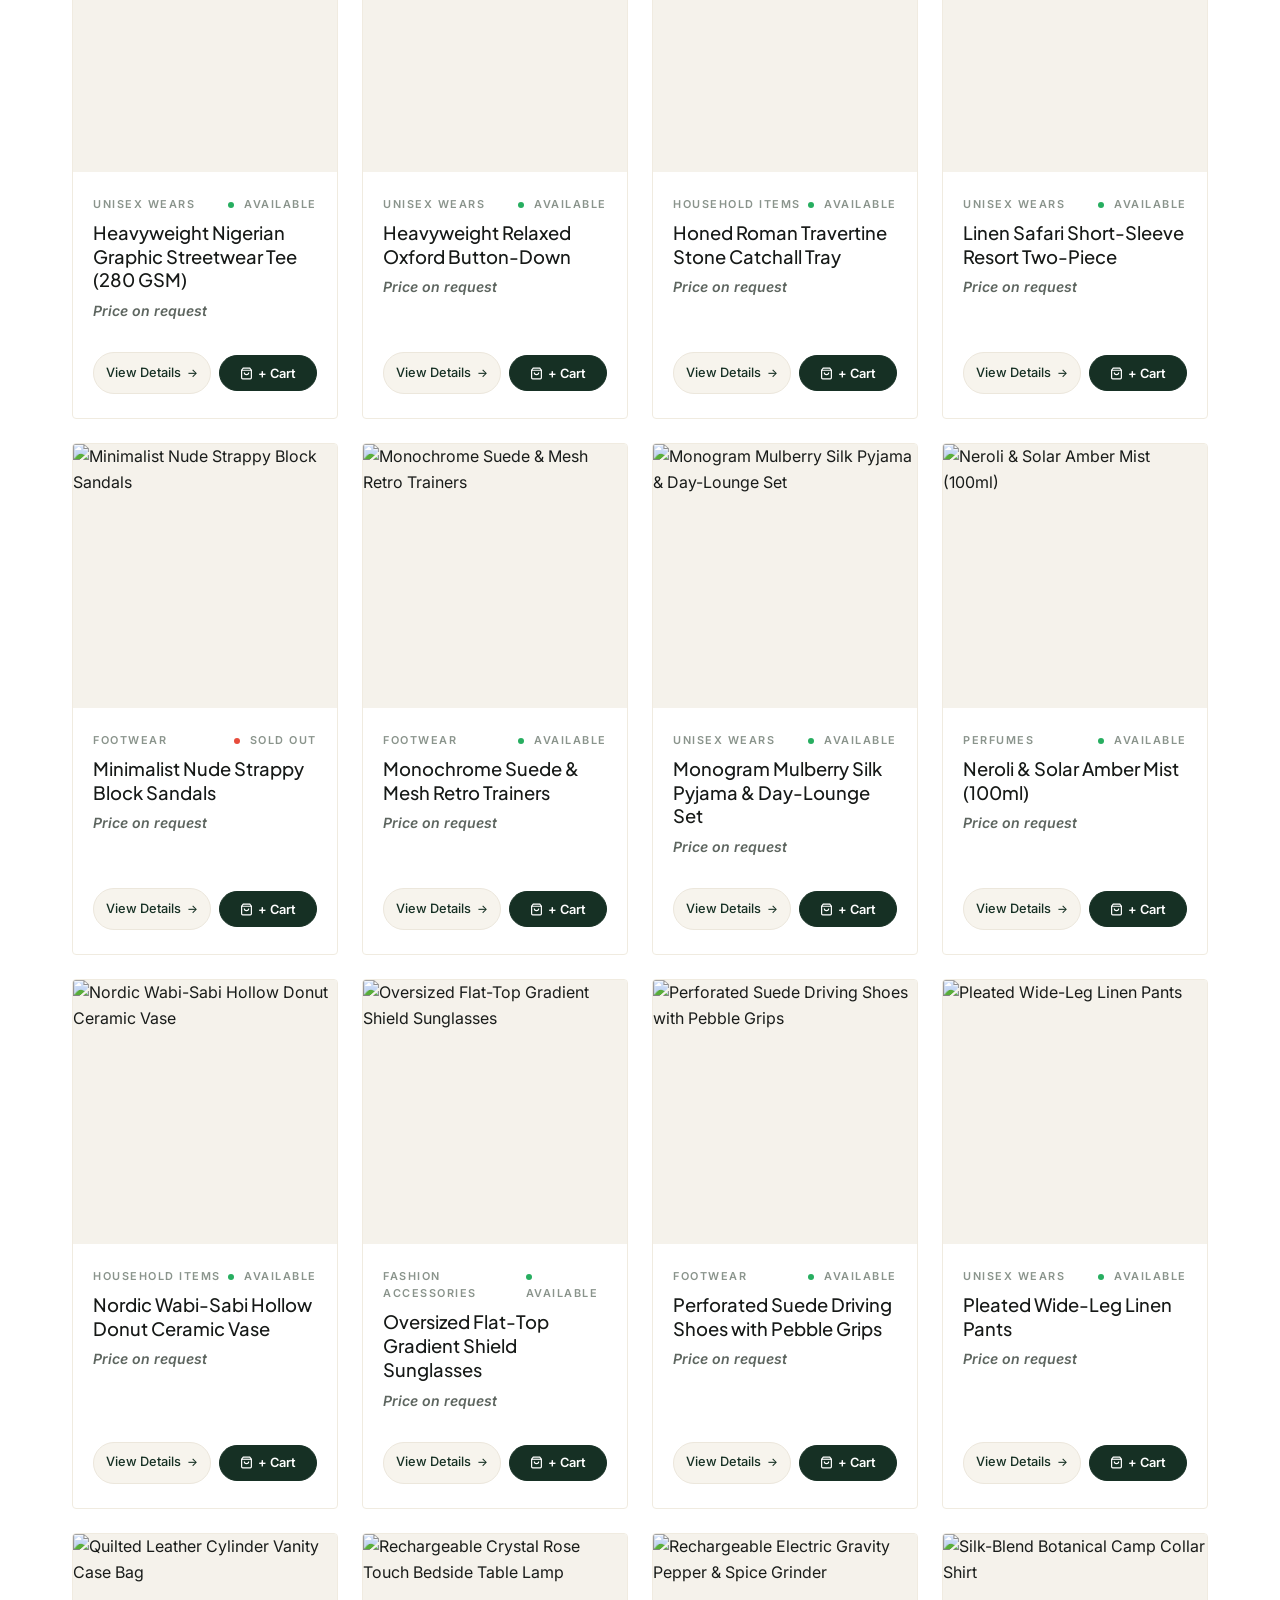
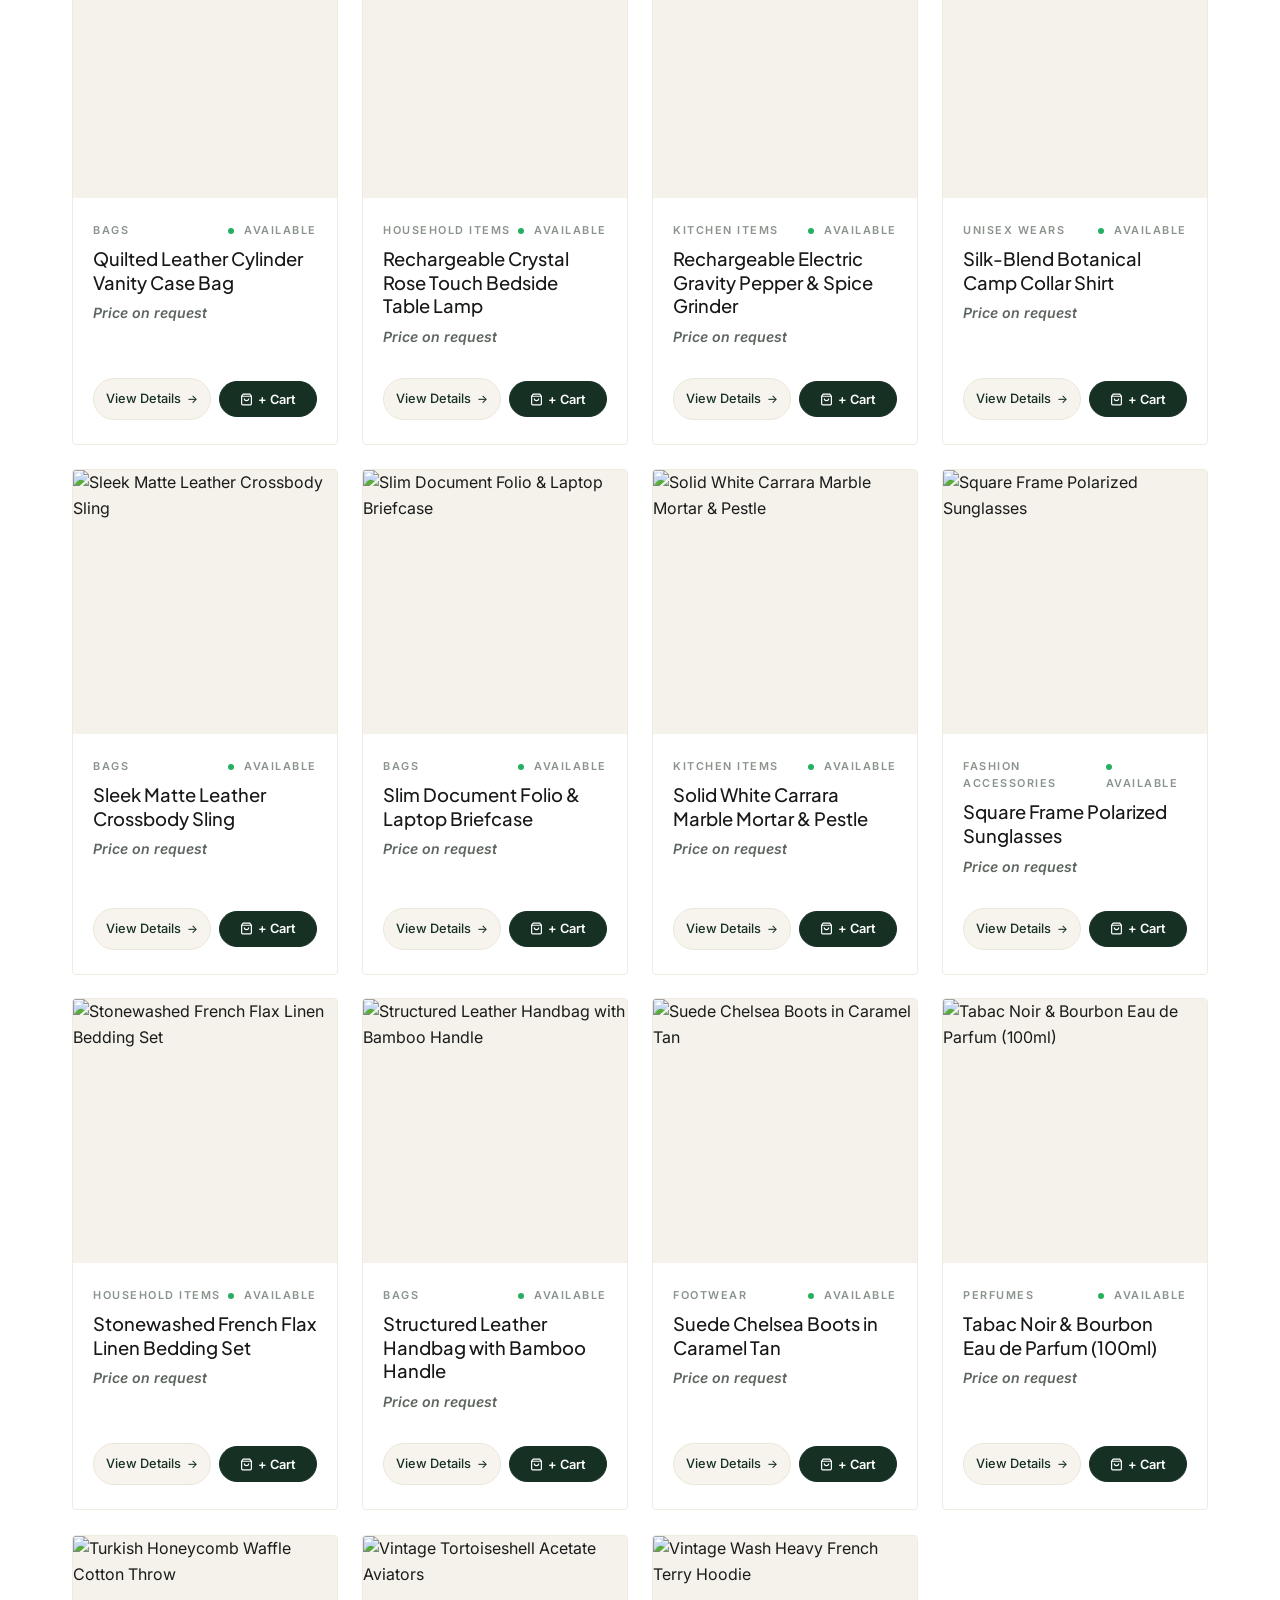
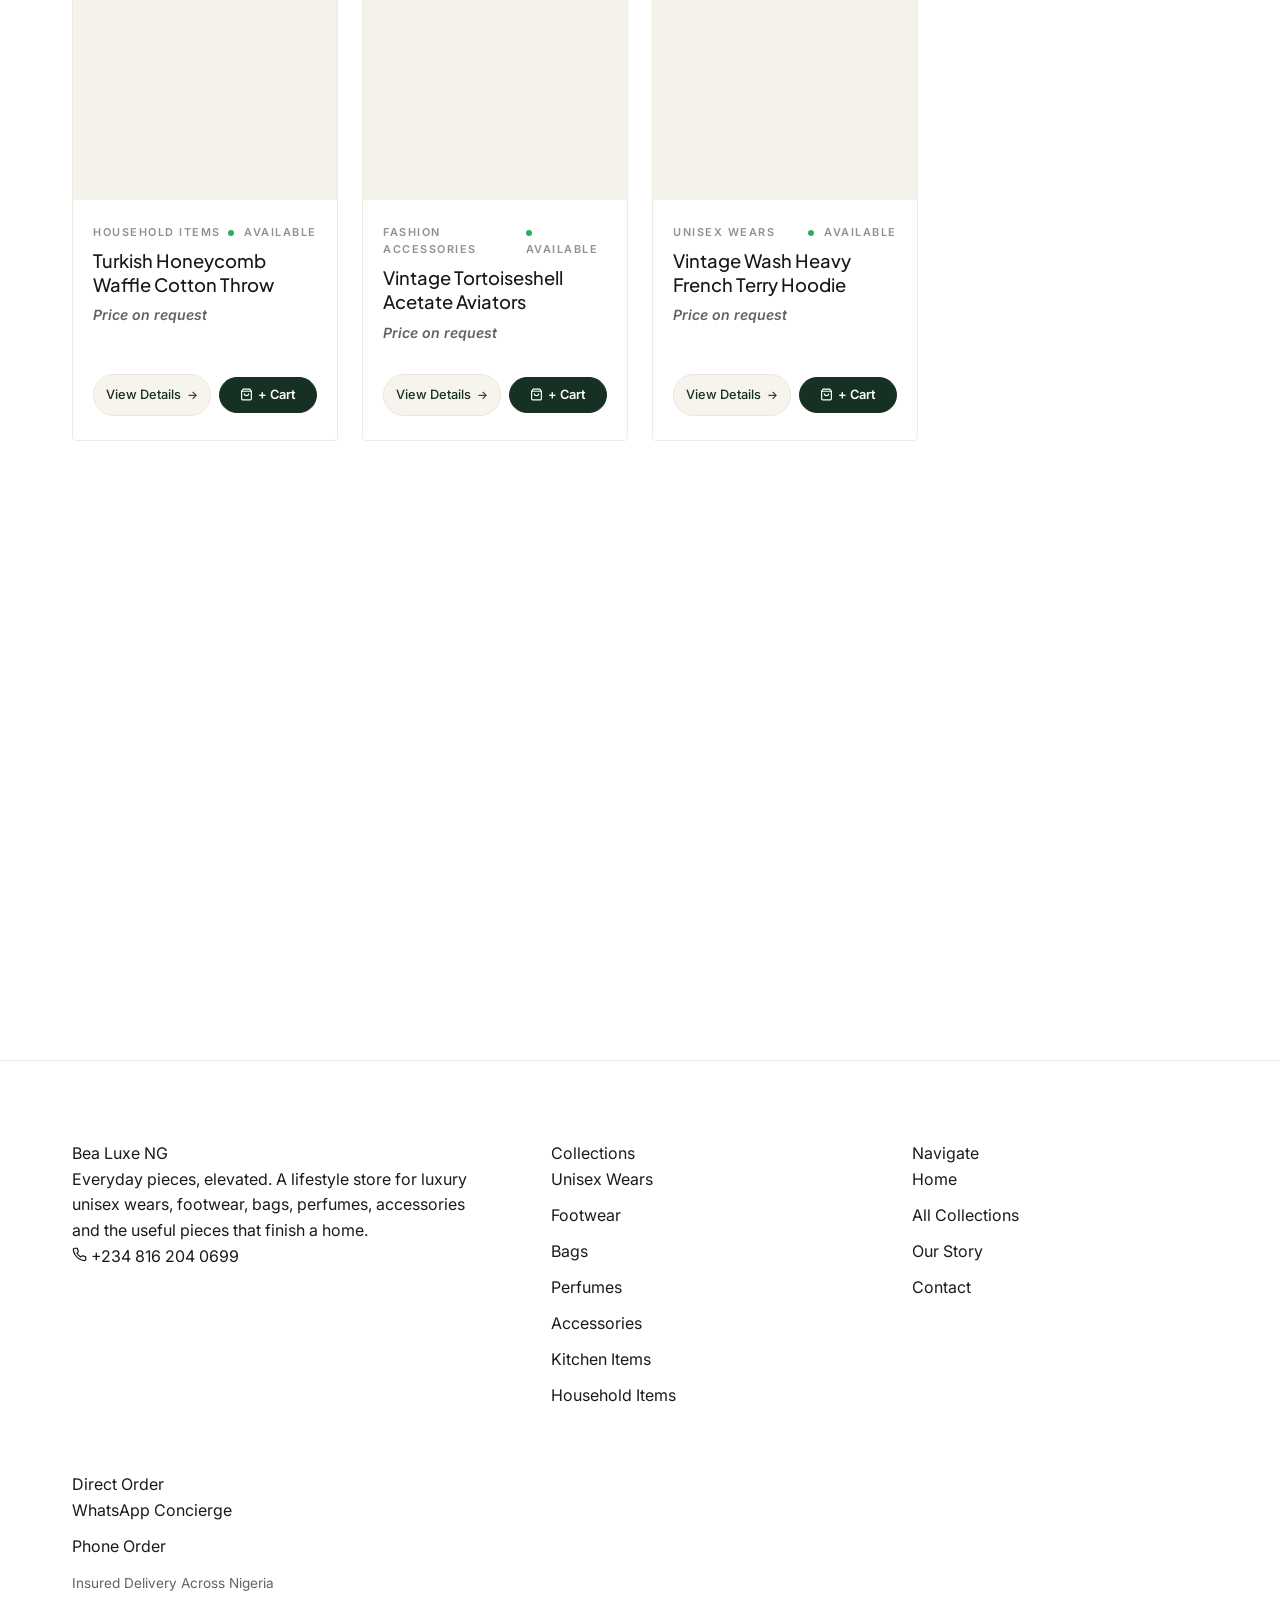
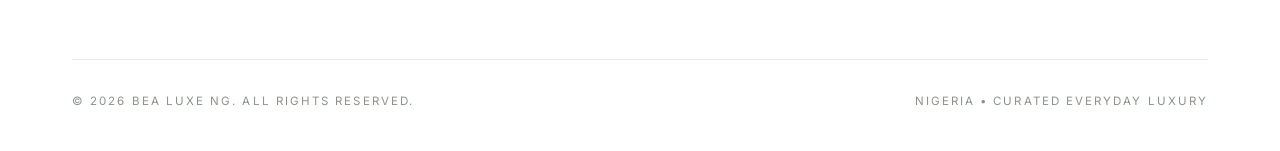
==== commit 9fba4db7: "style: standardize site on 2 clean modern sans fonts (Plus Jakarta Sans & Inter), removing ornate se" ====
--- a/collections.html
+++ b/collections.html
@@ -6,10 +6,10 @@
   <title>The Collections — Bea Luxe NG | 83 Curated Luxury Pieces</title>
   <meta name="description" content="Explore the complete collection of 83 curated luxury pieces across unisex wear, footwear, bags, perfumes, accessories and home essentials by Bea Luxe NG.">
 
-  <!-- Google Fonts Preconnect & Load -->
+  <!-- 2 Clean Modern Fonts: Plus Jakarta Sans (Headings) + Inter (Body/UI) -->
   <link rel="preconnect" href="https://fonts.googleapis.com">
   <link rel="preconnect" href="https://fonts.gstatic.com" crossorigin>
-  <link href="https://fonts.googleapis.com/css2?family=Playfair+Display:ital,wght@0,400;0,500;0,600;0,700;1,400;1,500&family=Plus+Jakarta+Sans:wght@300;400;500;600;700&display=swap" rel="stylesheet">
+  <link href="https://fonts.googleapis.com/css2?family=Inter:wght@400;500;600&family=Plus+Jakarta+Sans:wght@500;600;700;800&display=swap" rel="stylesheet">
 
   <link rel="stylesheet" href="styles.css">
 </head>
--- a/styles.css
+++ b/styles.css
@@ -4,10 +4,10 @@
 
 :root {
   /* Palette exact */
-  --bg-cream: #fbf9f4;
+  --bg-cream: #ffffff;
   --bg-ivory: #ffffff;
-  --bg-card-soft: #fcfbf8;
-  --bg-footer: #f5f0e6;
+  --bg-card-soft: #ffffff;
+  --bg-footer: #ffffff;
   --forest-dark: #163024;
   --forest-hero: #234534;
   --forest-hover: #0e2017;
@@ -22,9 +22,11 @@
   --border-light: #ece7dc;
   --border-card: #f0ebe0;
   
-  /* Fonts */
-  --font-serif: 'Playfair Display', Georgia, serif;
-  --font-sans: 'Plus Jakarta Sans', -apple-system, BlinkMacSystemFont, "Segoe UI", Roboto, sans-serif;
+  /* 2 Clean Modern Fonts - No ornate/stylish fonts */
+  --font-heading: 'Plus Jakarta Sans', -apple-system, BlinkMacSystemFont, "Segoe UI", Roboto, sans-serif;
+  --font-body: 'Inter', -apple-system, BlinkMacSystemFont, "Segoe UI", Roboto, sans-serif;
+  --font-serif: var(--font-heading);
+  --font-sans: var(--font-body);
   
   --radius-sm: 4px;
   --radius-md: 8px;
@@ -56,7 +58,7 @@
 
 body {
   font-family: var(--font-sans);
-  background-color: var(--bg-cream);
+  background-color: #ffffff; /* Updated to pure white per user request */
   color: var(--text-main);
   line-height: 1.6;
   -webkit-font-smoothing: antialiased;
@@ -124,7 +126,7 @@
    Header Navbar
    ========================================================================== */
 .site-header {
-  background-color: rgba(251, 249, 244, 0.94);
+  background-color: rgba(255, 255, 255, 0.94);
   backdrop-filter: blur(12px);
   -webkit-backdrop-filter: blur(12px);
   border-bottom: 1px solid var(--border-light);
@@ -136,7 +138,7 @@
 
 .site-header.scrolled {
   box-shadow: 0 4px 20px rgba(0, 0, 0, 0.04);
-  background-color: rgba(251, 249, 244, 0.98);
+  background-color: rgba(255, 255, 255, 0.98);
 }
 
 .header-inner {
@@ -348,7 +350,7 @@
    ========================================================================== */
 .hero-section {
   padding: 5rem 0 5.5rem;
-  background-color: var(--bg-cream);
+  background-color: #ffffff; /* Updated to pure white per user request */
   position: relative;
 }
 
@@ -369,13 +371,13 @@
 }
 
 .hero-title {
-  font-family: var(--font-serif);
-  font-size: clamp(3rem, 5.2vw, 4.4rem);
-  font-weight: 400;
-  line-height: 1.08;
+  font-family: var(--font-heading);
+  font-size: clamp(2.75rem, 5vw, 4.2rem);
+  font-weight: 700;
+  line-height: 1.1;
   color: #161917;
   margin-bottom: 1.5rem;
-  letter-spacing: -0.02em;
+  letter-spacing: -0.025em;
 }
 
 .hero-desc {
@@ -498,7 +500,7 @@
    ========================================================================== */
 .categories-section {
   padding: 5rem 0 6rem;
-  background-color: var(--bg-cream);
+  background-color: #ffffff; /* Updated to pure white per user request */
   border-top: 1px solid var(--border-light);
 }
 
@@ -529,100 +531,144 @@
   color: var(--text-muted);
 }
 
-.category-8-grid {
+/* ==========================================================================
+   Section 2: Shop by Category (Horizontal Visual Cards from Reference)
+   ========================================================================== */
+.categories-section {
+  padding: 4.5rem 0 5rem;
+  background-color: #ffffff;
+  border-top: 1px solid var(--border-light);
+}
+
+.category-section-header {
+  display: flex;
+  align-items: center;
+  justify-content: space-between;
+  margin-bottom: 2.25rem;
+}
+
+.category-section-title {
+  font-family: var(--font-sans);
+  font-size: clamp(1.6rem, 2.8vw, 2.1rem);
+  font-weight: 700;
+  color: #111827;
+  letter-spacing: -0.01em;
+}
+
+.category-view-all-link {
+  display: inline-flex;
+  align-items: center;
+  gap: 0.4rem;
+  font-size: 0.95rem;
+  font-weight: 600;
+  color: #b91c1c;
+  transition: all 0.2s ease;
+}
+
+.category-view-all-link:hover {
+  opacity: 0.85;
+  transform: translateX(3px);
+}
+
+.category-cards-grid {
   display: grid;
-  grid-template-columns: repeat(4, minmax(0, 1fr));
+  grid-template-columns: repeat(5, minmax(0, 1fr));
   gap: 1.25rem;
 }
 
-.cat-tile {
-  background-color: var(--bg-card-soft);
-  border: 1px solid var(--border-card);
-  border-radius: var(--radius-sm);
-  padding: 1.85rem 1.5rem;
-  min-height: 180px;
+.category-visual-card {
+  border-radius: 18px;
+  padding: 1.25rem 1.15rem;
+  display: flex;
+  align-items: center;
+  gap: 0.85rem;
+  text-decoration: none;
+  cursor: pointer;
+  transition: transform 0.3s var(--ease-out-expo), box-shadow 0.3s var(--ease-out-expo);
+  position: relative;
+  overflow: hidden;
+  border: 1px solid rgba(0, 0, 0, 0.04);
+}
+
+.category-visual-card:hover {
+  transform: translateY(-4px);
+  box-shadow: 0 12px 28px rgba(0, 0, 0, 0.08);
+}
+
+/* Card Pastel Backgrounds */
+.category-visual-card.card-peach {
+  background-color: #fef5ee;
+}
+
+.category-visual-card.card-yellow {
+  background-color: #fdfbe8;
+}
+
+.category-visual-card.card-mint {
+  background-color: #eef8f2;
+}
+
+.category-visual-card.card-rose {
+  background-color: #fcf1f3;
+}
+
+.category-visual-card.card-sand {
+  background-color: #f6f0ea;
+}
+
+.category-card-img-wrap {
+  width: 72px;
+  height: 82px;
+  flex-shrink: 0;
+  display: flex;
+  align-items: center;
+  justify-content: center;
+}
+
+.category-card-img {
+  max-width: 100%;
+  max-height: 100%;
+  object-fit: contain;
+  transition: transform 0.3s ease;
+  filter: drop-shadow(0 4px 6px rgba(0, 0, 0, 0.06));
+}
+
+.category-visual-card:hover .category-card-img {
+  transform: scale(1.08);
+}
+
+.category-card-info {
   display: flex;
   flex-direction: column;
-  justify-content: space-between;
-  cursor: pointer;
-  transition: all 0.3s var(--ease-out-expo);
-  position: relative;
-}
-
-.cat-tile::after {
-  content: "";
-  position: absolute;
-  bottom: 0;
-  left: 0;
-  width: 0%;
-  height: 3px;
-  background-color: var(--forest-dark);
-  transition: width 0.3s var(--ease-out-expo);
-}
-
-.cat-tile:hover {
-  background-color: #ffffff;
-  border-color: #ded8cb;
-  transform: translateY(-4px);
-  box-shadow: 0 10px 24px rgba(0, 0, 0, 0.05);
-}
-
-.cat-tile:hover::after {
-  width: 100%;
-}
-
-.cat-tile-num {
-  font-size: 0.72rem;
-  color: var(--text-subtle);
+  flex-grow: 1;
+}
+
+.category-card-title {
+  font-family: var(--font-sans);
+  font-size: 0.95rem;
+  font-weight: 700;
+  color: #1a1a1a;
+  line-height: 1.25;
+  margin-bottom: 0.3rem;
+}
+
+.category-card-count {
+  font-size: 0.78rem;
+  color: #6b7280;
+  margin-bottom: 0.5rem;
   font-weight: 500;
 }
 
-.cat-tile-name {
-  font-family: var(--font-serif);
-  font-size: 1.25rem;
-  font-weight: 500;
-  color: #161917;
-  margin-bottom: 0.25rem;
-}
-
-.cat-tile-count {
-  font-size: 0.78rem;
-  color: var(--text-subtle);
-}
-
-/* 8th Tile: Solid Dark "View all" */
-.cat-tile.tile-dark {
-  background-color: var(--forest-dark);
-  border-color: var(--forest-dark);
-  color: #ffffff;
-}
-
-.cat-tile.tile-dark::after {
-  background-color: var(--gold-accent);
-}
-
-.cat-tile.tile-dark .cat-tile-num {
-  color: rgba(255, 255, 255, 0.6);
-}
-
-.cat-tile.tile-dark .cat-tile-name {
-  color: #ffffff;
-  display: flex;
-  align-items: center;
-  justify-content: space-between;
-}
-
-.cat-tile.tile-dark .cat-arrow {
+.category-card-arrow {
+  font-size: 1rem;
+  color: #1a1a1a;
+  line-height: 1;
+  font-weight: 700;
   transition: transform 0.2s ease;
 }
 
-.cat-tile.tile-dark:hover .cat-arrow {
-  transform: translate(3px, -3px);
-}
-
-.cat-tile.tile-dark:hover {
-  background-color: var(--forest-hover);
-  border-color: var(--forest-hover);
+.category-visual-card:hover .category-card-arrow {
+  transform: translateX(4px);
 }
 
 /* ==========================================================================
@@ -630,7 +676,7 @@
    ========================================================================== */
 .featured-section {
   padding: 5rem 0 6rem;
-  background-color: var(--bg-cream);
+  background-color: #ffffff; /* Updated to pure white per user request */
   border-top: 1px solid var(--border-light);
 }
 
@@ -865,7 +911,7 @@
    ========================================================================== */
 .story-section {
   padding: 6rem 0;
-  background-color: var(--bg-cream);
+  background-color: #ffffff; /* Updated to pure white per user request */
   border-top: 1px solid var(--border-light);
 }
 
@@ -921,7 +967,7 @@
    ========================================================================== */
 .pillars-section {
   padding: 5rem 0 6rem;
-  background-color: var(--bg-cream);
+  background-color: #ffffff; /* Updated to pure white per user request */
   border-top: 1px solid var(--border-light);
 }
 
@@ -973,11 +1019,131 @@
 }
 
 /* ==========================================================================
+   Section: Popular Reviews (Matching Design with Avatars, Badges, Stars)
+   ========================================================================== */
+.reviews-section {
+  padding: 4.5rem 0 5.5rem;
+  background-color: #ffffff;
+  border-top: 1px solid var(--border-light);
+}
+
+.popular-reviews-heading {
+  display: flex;
+  align-items: center;
+  gap: 0.6rem;
+  font-family: var(--font-sans);
+  font-size: 1.65rem;
+  font-weight: 700;
+  color: #111827;
+  margin-bottom: 2rem;
+  letter-spacing: -0.01em;
+}
+
+.popular-reviews-heading .fire-emoji {
+  font-size: 1.55rem;
+  display: inline-block;
+  line-height: 1;
+}
+
+.reviews-grid {
+  display: grid;
+  grid-template-columns: repeat(4, minmax(0, 1fr));
+  gap: 1.5rem;
+}
+
+.popular-review-card {
+  background-color: #ffffff;
+  border: 1px solid #e5e7eb;
+  border-radius: 14px;
+  padding: 1.5rem 1.4rem;
+  display: flex;
+  flex-direction: column;
+  transition: all 0.3s var(--ease-out-expo);
+  box-shadow: 0 2px 10px rgba(0, 0, 0, 0.03);
+}
+
+.popular-review-card:hover {
+  transform: translateY(-4px);
+  box-shadow: 0 12px 24px rgba(0, 0, 0, 0.06);
+  border-color: #d1d5db;
+}
+
+.review-card-top {
+  display: flex;
+  align-items: center;
+  gap: 0.85rem;
+}
+
+.review-avatar {
+  width: 50px;
+  height: 50px;
+  border-radius: 50%;
+  object-fit: cover;
+  flex-shrink: 0;
+  border: 1px solid #e5e7eb;
+}
+
+.review-user-info {
+  display: flex;
+  flex-direction: column;
+  gap: 2px;
+}
+
+.review-user-name {
+  font-size: 0.95rem;
+  font-weight: 700;
+  color: #111827;
+  line-height: 1.25;
+}
+
+.review-badge-verified {
+  display: inline-flex;
+  align-items: center;
+  gap: 4px;
+  font-size: 0.72rem;
+  font-weight: 600;
+  color: #059669;
+}
+
+.review-badge-verified svg {
+  width: 12px;
+  height: 12px;
+  stroke-width: 2.5;
+}
+
+.review-date {
+  font-size: 0.75rem;
+  color: #9ca3af;
+  line-height: 1;
+}
+
+.review-stars-row {
+  display: flex;
+  gap: 2px;
+  color: #f59e0b;
+  margin: 0.85rem 0 0.75rem;
+  font-size: 13px;
+}
+
+.review-stars-row svg {
+  width: 15px;
+  height: 15px;
+  fill: currentColor;
+}
+
+.popular-review-text {
+  font-size: 0.84rem;
+  color: #374151;
+  line-height: 1.6;
+  font-style: normal;
+}
+
+/* ==========================================================================
    Section 6: Dark Forest CTA Banner ("Not sure where to start?")
    ========================================================================== */
 .cta-banner-section {
   padding: 2rem 0 5rem;
-  background-color: var(--bg-cream);
+  background-color: #ffffff; /* Updated to pure white per user request */
 }
 
 .cta-banner-card {
@@ -1195,6 +1361,14 @@
   transform: scale(1.08) translateY(-2px);
 }
 
+body.drawer-open .floating-wa-exact,
+body.modal-open .floating-wa-exact {
+  opacity: 0;
+  visibility: hidden;
+  pointer-events: none;
+  transition: opacity 0.2s ease, visibility 0.2s ease;
+}
+
 /* ==========================================================================
    MOBILE-FIRST ENHANCEMENTS & TOUCH TARGETS (Zero Horizontal Overflow)
    ========================================================================== */
@@ -1207,12 +1381,16 @@
     grid-template-columns: minmax(0, 1fr);
     gap: 3.5rem;
   }
+  .category-cards-grid {
+    grid-template-columns: repeat(3, minmax(0, 1fr));
+  }
   .category-8-grid {
     grid-template-columns: repeat(2, minmax(0, 1fr));
   }
   .products-4-grid {
     grid-template-columns: repeat(2, minmax(0, 1fr));
   }
+  .reviews-grid,
   .pillars-4-grid {
     grid-template-columns: repeat(2, minmax(0, 1fr));
   }
@@ -1239,8 +1417,23 @@
     height: 4.25rem;
   }
 
-  .nav-links, .header-actions {
+  .nav-links {
     display: none !important;
+  }
+
+  .header-actions {
+    display: flex !important;
+    align-items: center;
+    gap: 0.5rem;
+  }
+
+  .header-actions .header-call-btn,
+  .header-actions .header-order-btn {
+    display: none !important;
+  }
+
+  .header-actions .header-cart-btn {
+    display: inline-flex !important;
   }
   
   .mobile-toggle {
@@ -1293,6 +1486,12 @@
   }
 
   /* Category Grid: 2 columns with safe bounds */
+  .category-cards-grid {
+    grid-template-columns: repeat(2, minmax(0, 1fr));
+    gap: 0.85rem;
+    width: 100%;
+    box-sizing: border-box;
+  }
   .category-8-grid {
     grid-template-columns: repeat(2, minmax(0, 1fr));
     gap: 0.75rem;
@@ -1374,6 +1573,7 @@
     box-sizing: border-box;
   }
 
+  .reviews-grid,
   .pillars-4-grid {
     grid-template-columns: minmax(0, 1fr);
     gap: 1.25rem;
@@ -1502,7 +1702,8 @@
   display: grid;
   grid-template-columns: 1fr 1fr;
   gap: 0.5rem;
-  margin-top: 1rem;
+  margin-top: auto;
+  padding-top: 0.85rem;
   align-items: center;
 }
 
@@ -2040,23 +2241,27 @@
   border-top: 1px solid var(--border-light);
 }
 
-/* Toast Message */
+/* Toast Message (Top Floating Pill Banner) */
 .toast-msg {
   position: fixed;
-  bottom: 2rem;
+  top: 1.25rem;
+  bottom: auto;
   left: 50%;
-  transform: translateX(-50%) translateY(100px);
+  transform: translateX(-50%) translateY(-100px);
   background-color: var(--forest-dark);
   color: #ffffff;
-  padding: 0.85rem 1.6rem;
+  padding: 0.75rem 1.35rem;
   border-radius: var(--radius-pill);
-  font-size: 0.88rem;
+  font-size: 0.85rem;
   font-weight: 500;
-  box-shadow: 0 10px 30px rgba(0, 0, 0, 0.2);
-  z-index: 9999;
+  box-shadow: 0 10px 25px rgba(0, 0, 0, 0.25);
+  z-index: 10005;
   opacity: 0;
-  transition: transform 0.3s var(--ease-out-expo), opacity 0.3s ease;
+  transition: transform 0.35s cubic-bezier(0.16, 1, 0.3, 1), opacity 0.25s ease;
   pointer-events: none;
+  max-width: calc(100vw - 2.5rem);
+  text-align: center;
+  white-space: nowrap;
 }
 
 .toast-msg.show {
@@ -2138,6 +2343,80 @@
 
   .product-card-actions {
     grid-template-columns: 1fr;
+  }
+
+  /* Recommendation Modal Mobile Polish */
+  .rec-modal-overlay {
+    padding: 0.75rem;
+    align-items: flex-end;
+  }
+
+  .rec-modal-card {
+    padding: 1.5rem 1.15rem 1.35rem;
+    max-height: 86vh;
+    border-radius: var(--radius-md) var(--radius-md) 0 0;
+    width: 100%;
+    max-width: 100%;
+  }
+
+  .rec-modal-title {
+    font-size: 1.45rem;
+  }
+
+  .rec-modal-sub {
+    font-size: 0.85rem;
+  }
+
+  .btn-continue-checkout {
+    padding: 0.95rem 1.25rem;
+    font-size: 0.95rem;
+  }
+
+  /* Cart Drawer Mobile Full Width & Bottom Spacing */
+  .cart-drawer {
+    max-width: 100vw;
+  }
+
+  .cart-drawer-header {
+    padding: 1.15rem 1.25rem;
+  }
+
+  .cart-drawer-body {
+    padding: 1rem 1.25rem;
+  }
+
+  .cart-drawer-footer {
+    padding: 1rem 1.25rem 1.25rem;
+    padding-bottom: max(1.25rem, env(safe-area-inset-bottom));
+  }
+
+  .cart-item-card {
+    padding: 0.85rem;
+    gap: 0.75rem;
+  }
+
+  .btn-checkout-wa {
+    padding: 0.95rem 1.25rem;
+    font-size: 0.95rem;
+  }
+
+  /* Product Detail Spacing on Mobile */
+  .product-detail-section {
+    padding: 1.5rem 0 4rem;
+  }
+
+  .price-display-card {
+    padding: 1.25rem 1.15rem;
+  }
+
+  .detail-quantity-row {
+    margin-bottom: 1rem;
+  }
+
+  .btn-detail-add-cart,
+  .btn-wa-detail-primary {
+    padding: 0.95rem 1.25rem;
+    font-size: 0.95rem;
   }
 }
 
@@ -2597,11 +2876,10 @@
 }
 
 .rec-item-card {
-  display: grid;
-  grid-template-columns: 68px 1fr auto;
-  gap: 1rem;
-  align-items: center;
-  padding: 0.85rem 1rem;
+  display: flex;
+  flex-direction: column;
+  gap: 0.85rem;
+  padding: 0.95rem 1rem;
   border: 1px solid var(--border-card);
   border-radius: var(--radius-sm);
   background-color: #fdfbf7;
@@ -2612,17 +2890,27 @@
   border-color: #ded5c3;
 }
 
+.rec-item-top {
+  display: flex;
+  align-items: center;
+  gap: 0.85rem;
+  width: 100%;
+}
+
 .rec-item-img {
-  width: 68px;
-  height: 68px;
+  width: 64px;
+  height: 64px;
   object-fit: cover;
   border-radius: var(--radius-sm);
+  flex-shrink: 0;
+  background-color: #ede7dc;
 }
 
 .rec-item-details {
   display: flex;
   flex-direction: column;
-  gap: 0.15rem;
+  gap: 0.18rem;
+  flex: 1;
   min-width: 0;
 }
 
@@ -2632,6 +2920,9 @@
   letter-spacing: 0.08em;
   color: var(--gold-accent);
   font-weight: 600;
+  white-space: nowrap;
+  overflow: hidden;
+  text-overflow: ellipsis;
 }
 
 .rec-item-name {
@@ -2639,7 +2930,11 @@
   font-weight: 600;
   color: var(--forest-dark);
   margin: 0;
-  line-height: 1.25;
+  line-height: 1.3;
+  display: -webkit-box;
+  -webkit-line-clamp: 2;
+  -webkit-box-orient: vertical;
+  overflow: hidden;
 }
 
 .rec-item-price {
@@ -2650,12 +2945,16 @@
 }
 
 .btn-add-rec {
+  width: 100%;
+  display: flex;
+  align-items: center;
+  justify-content: center;
   background-color: #ffffff;
   color: var(--forest-dark);
   border: 1px solid var(--border-light);
   border-radius: var(--radius-pill);
-  padding: 0.55rem 0.95rem;
-  font-size: 0.82rem;
+  padding: 0.65rem 1rem;
+  font-size: 0.84rem;
   font-weight: 600;
   cursor: pointer;
   white-space: nowrap;
@@ -2815,4 +3114,3 @@
   transform: translateY(-2px);
 }
 
-
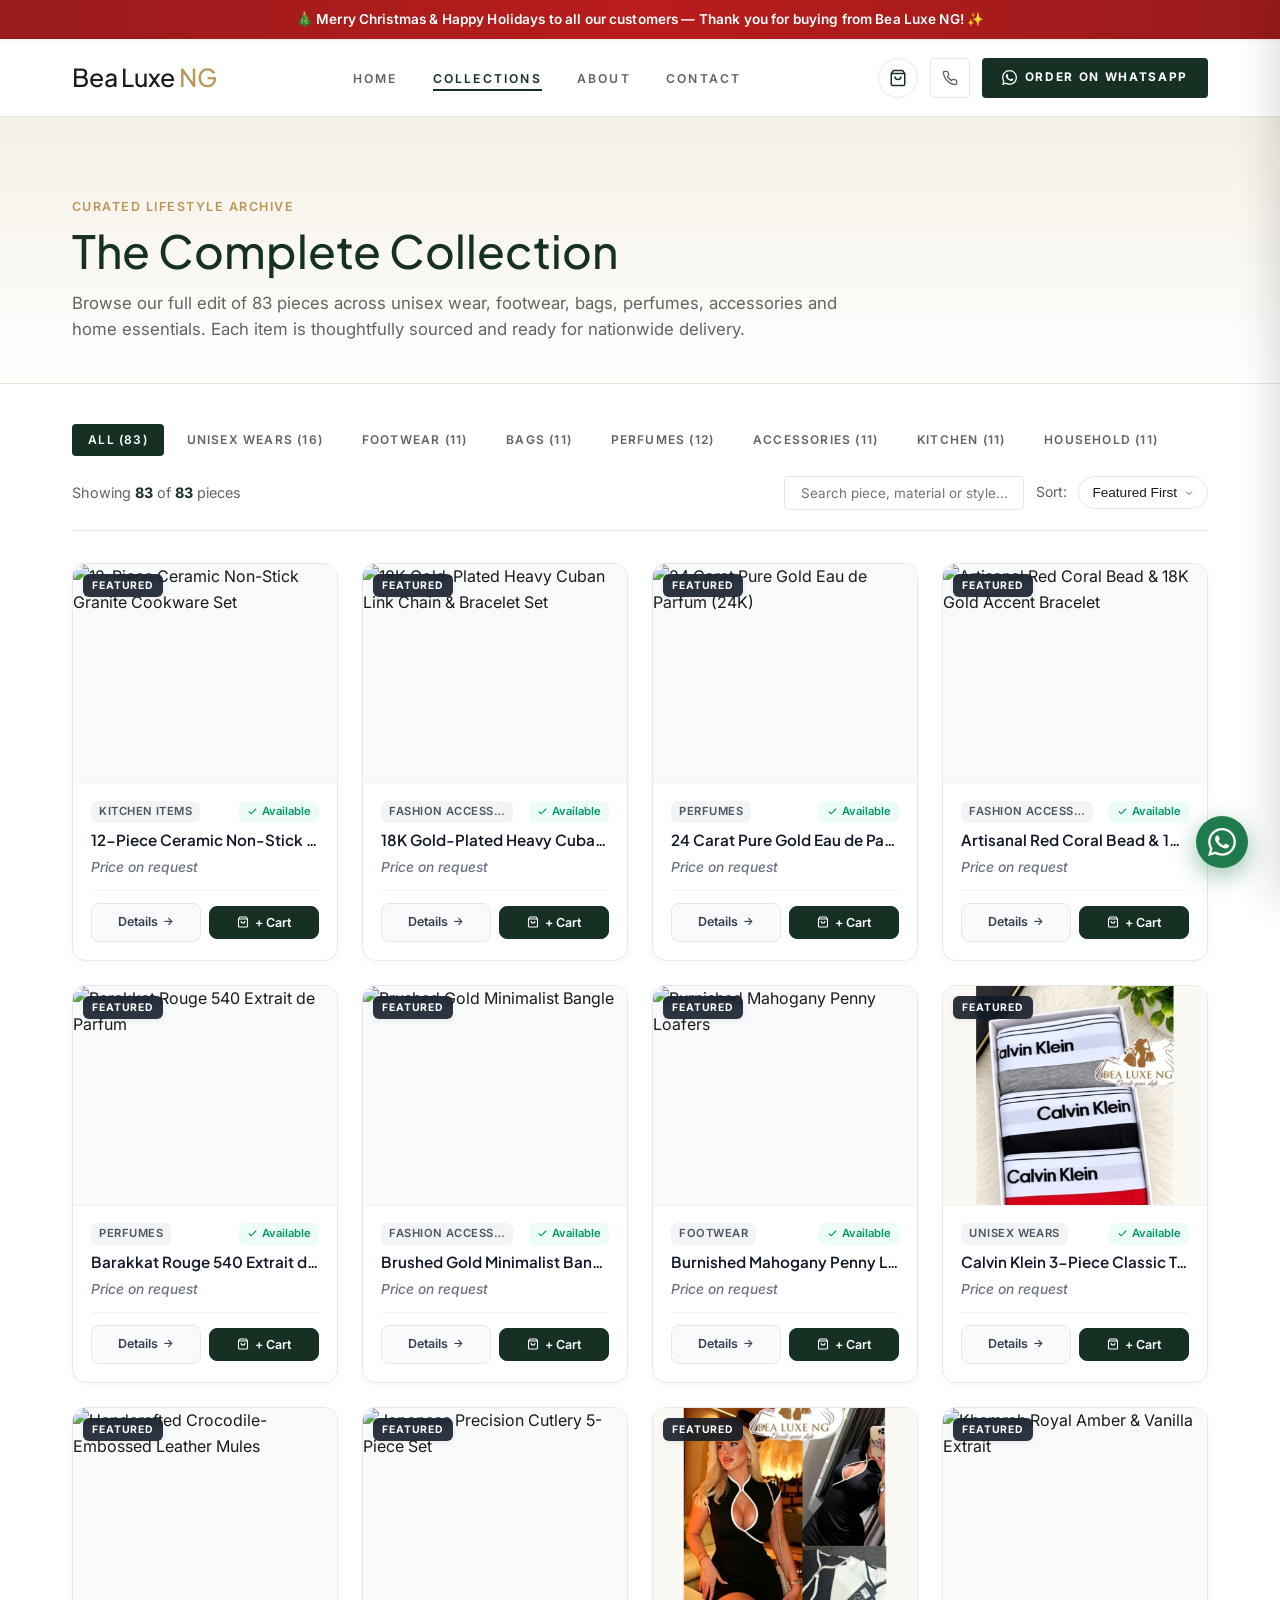
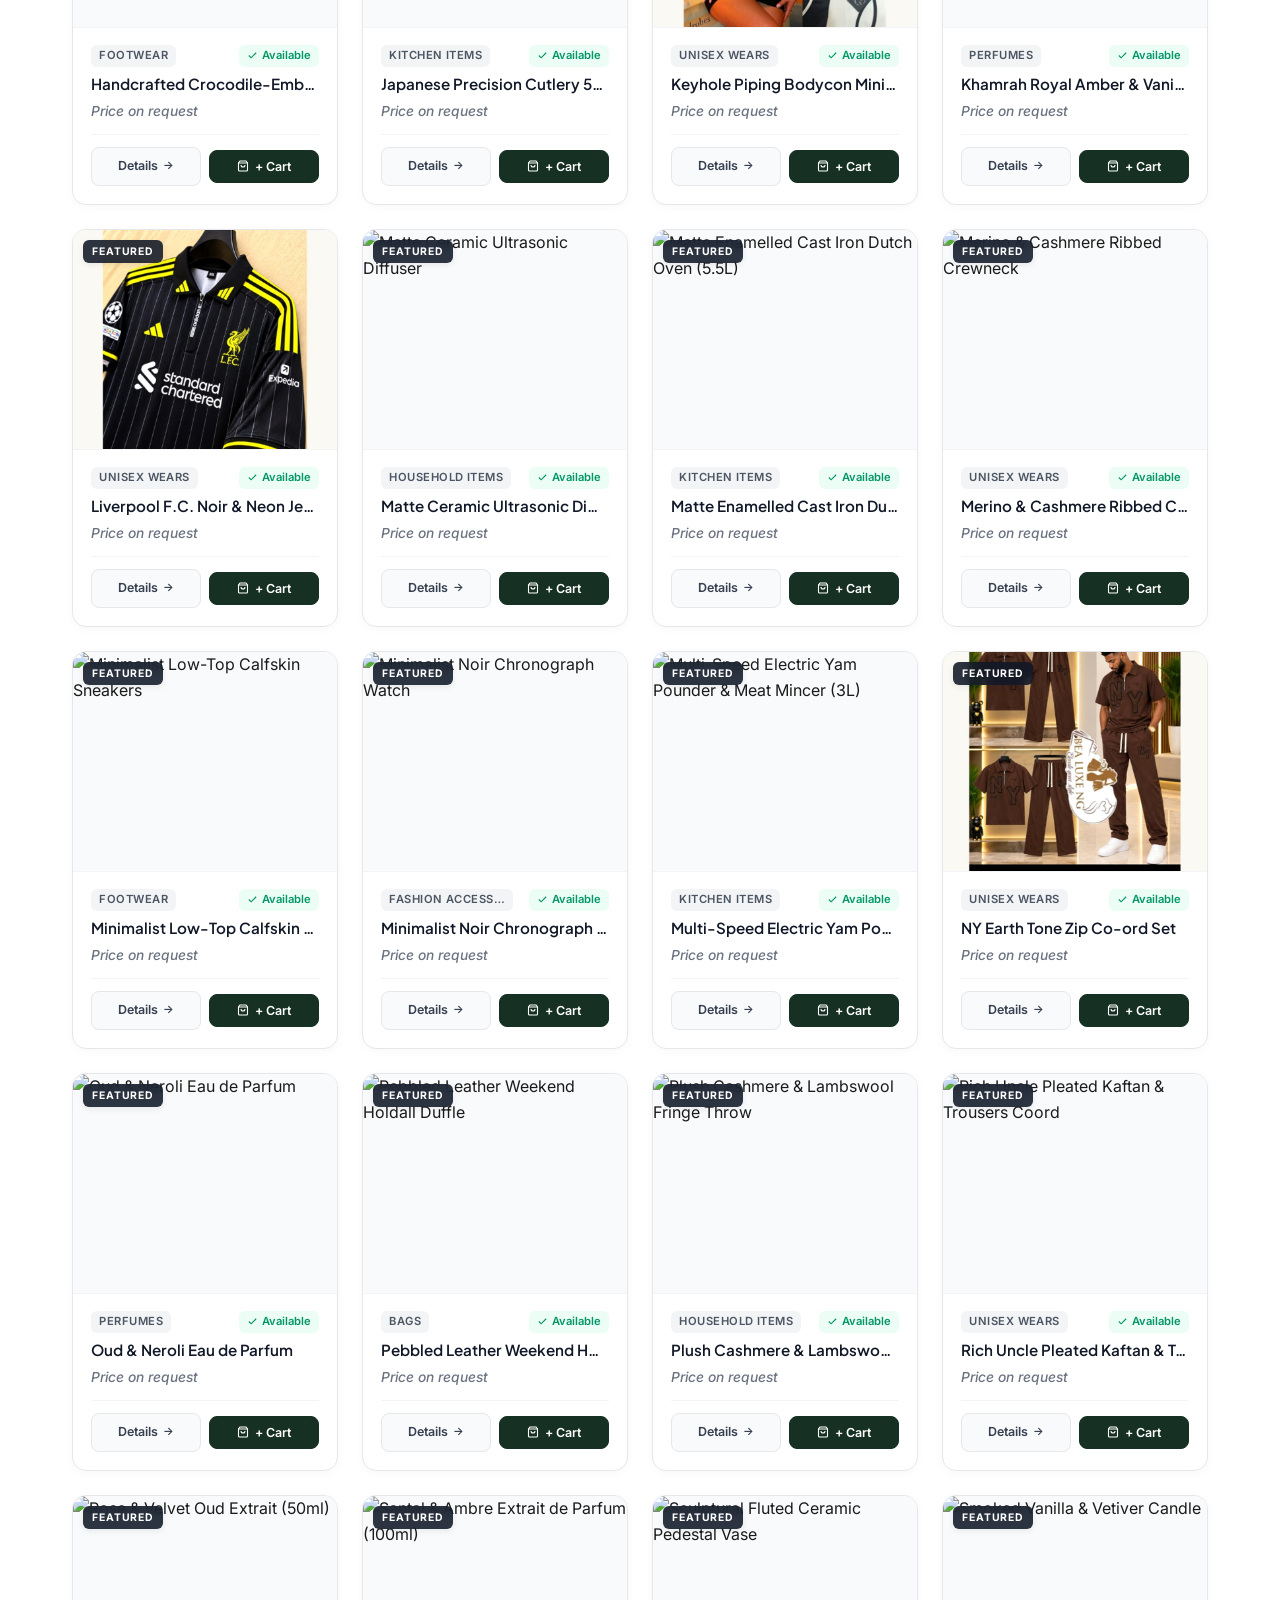
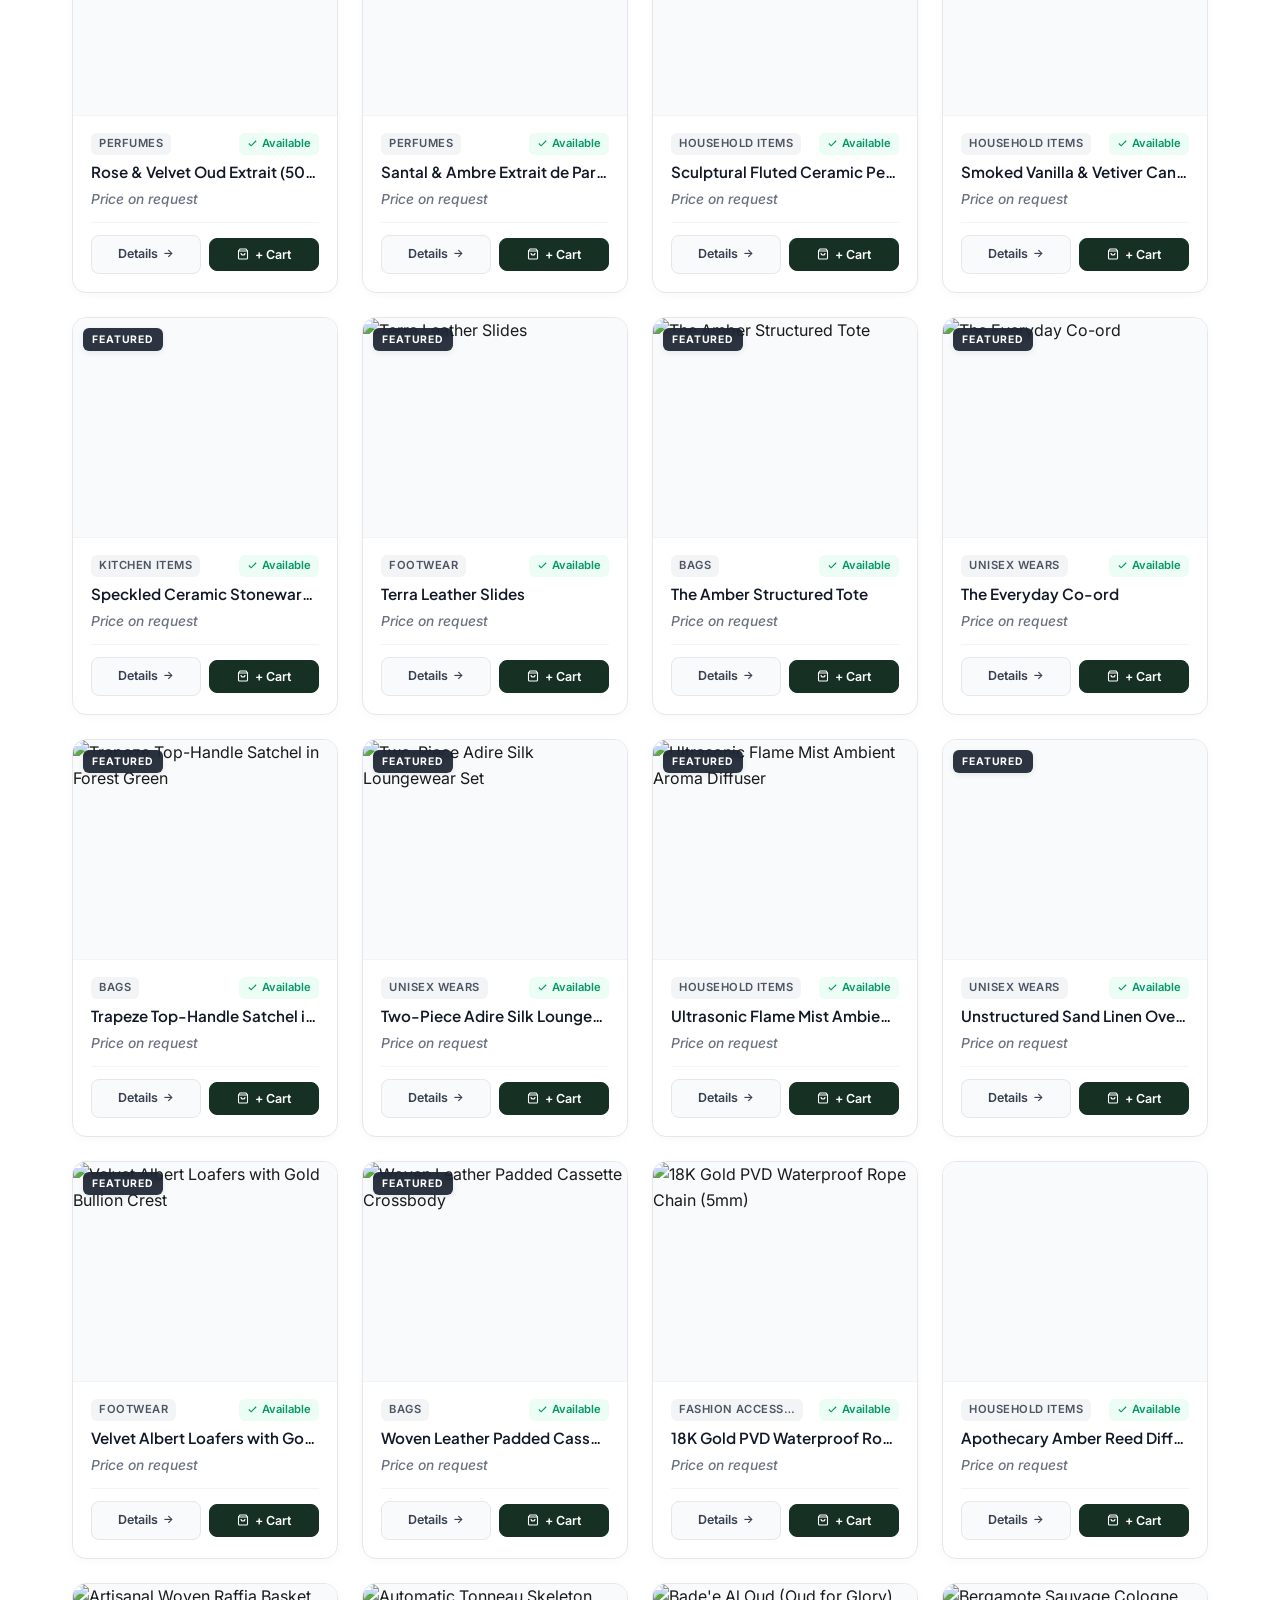
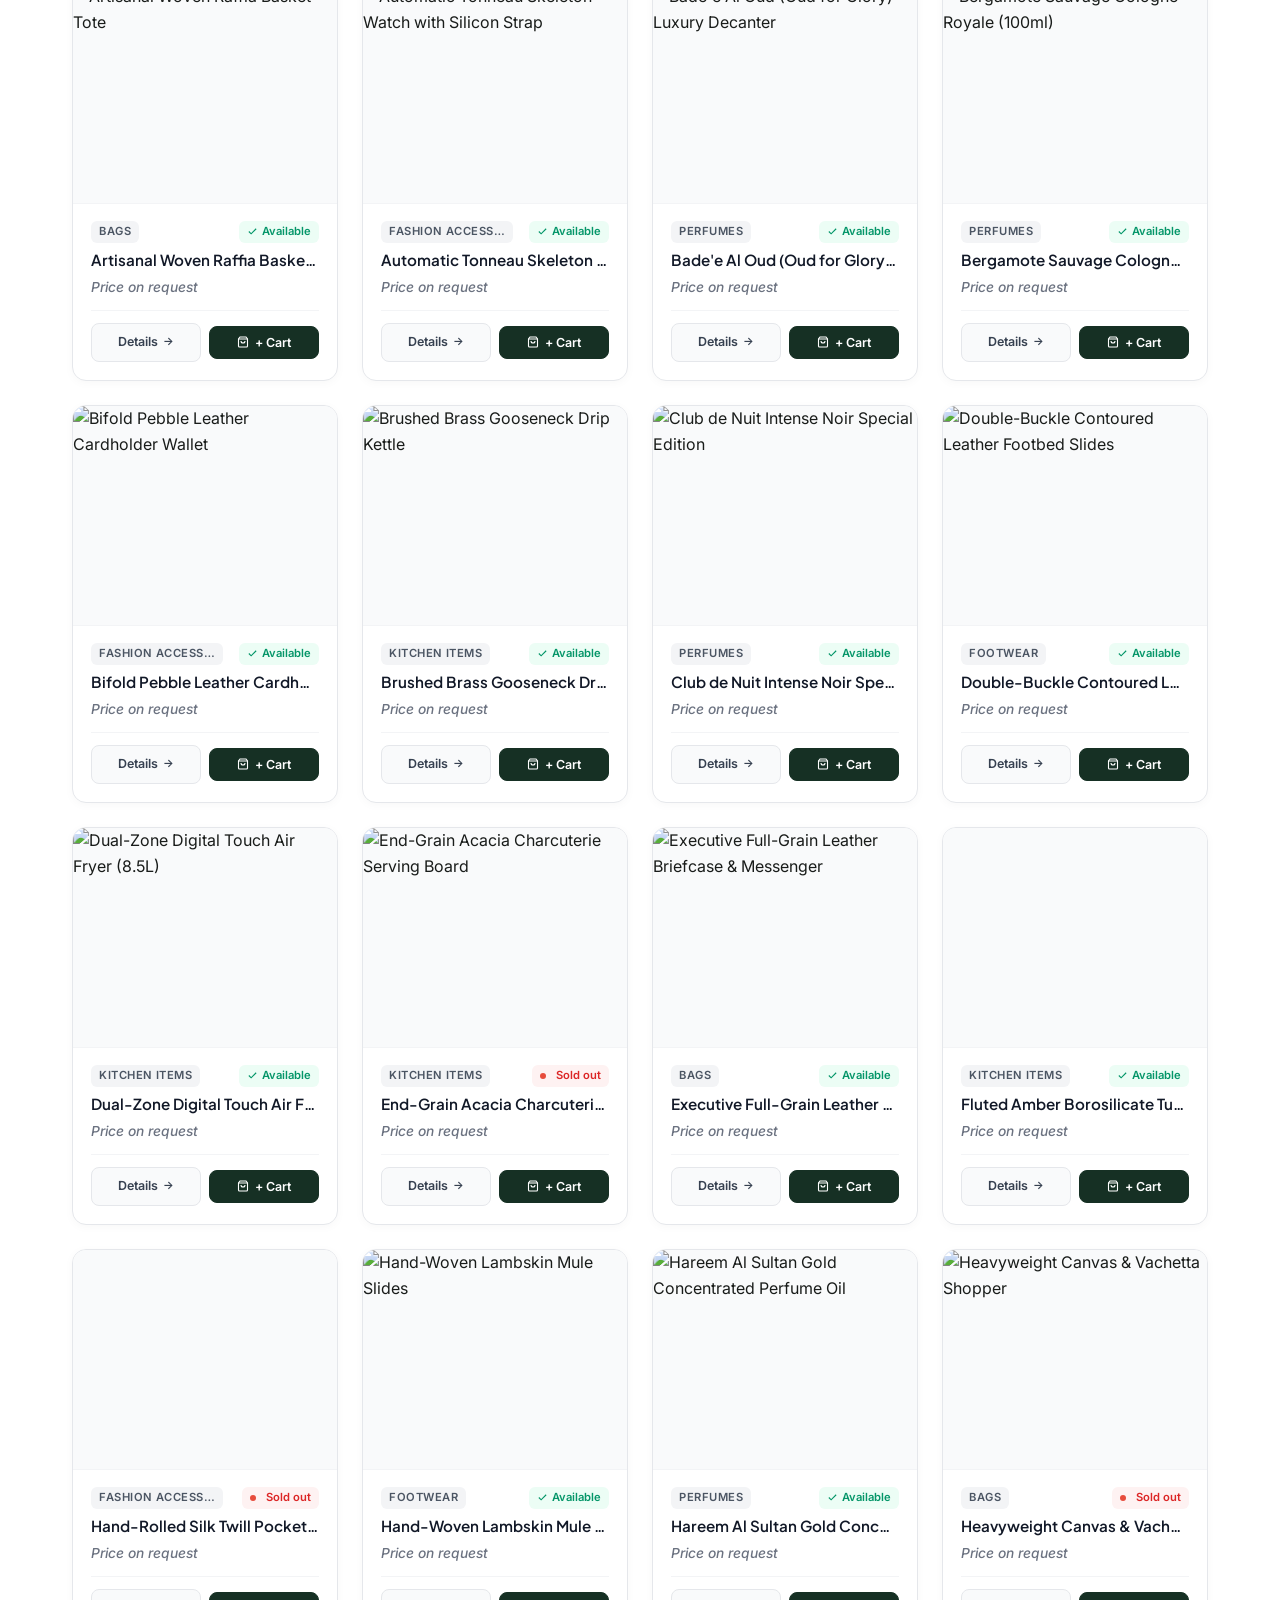
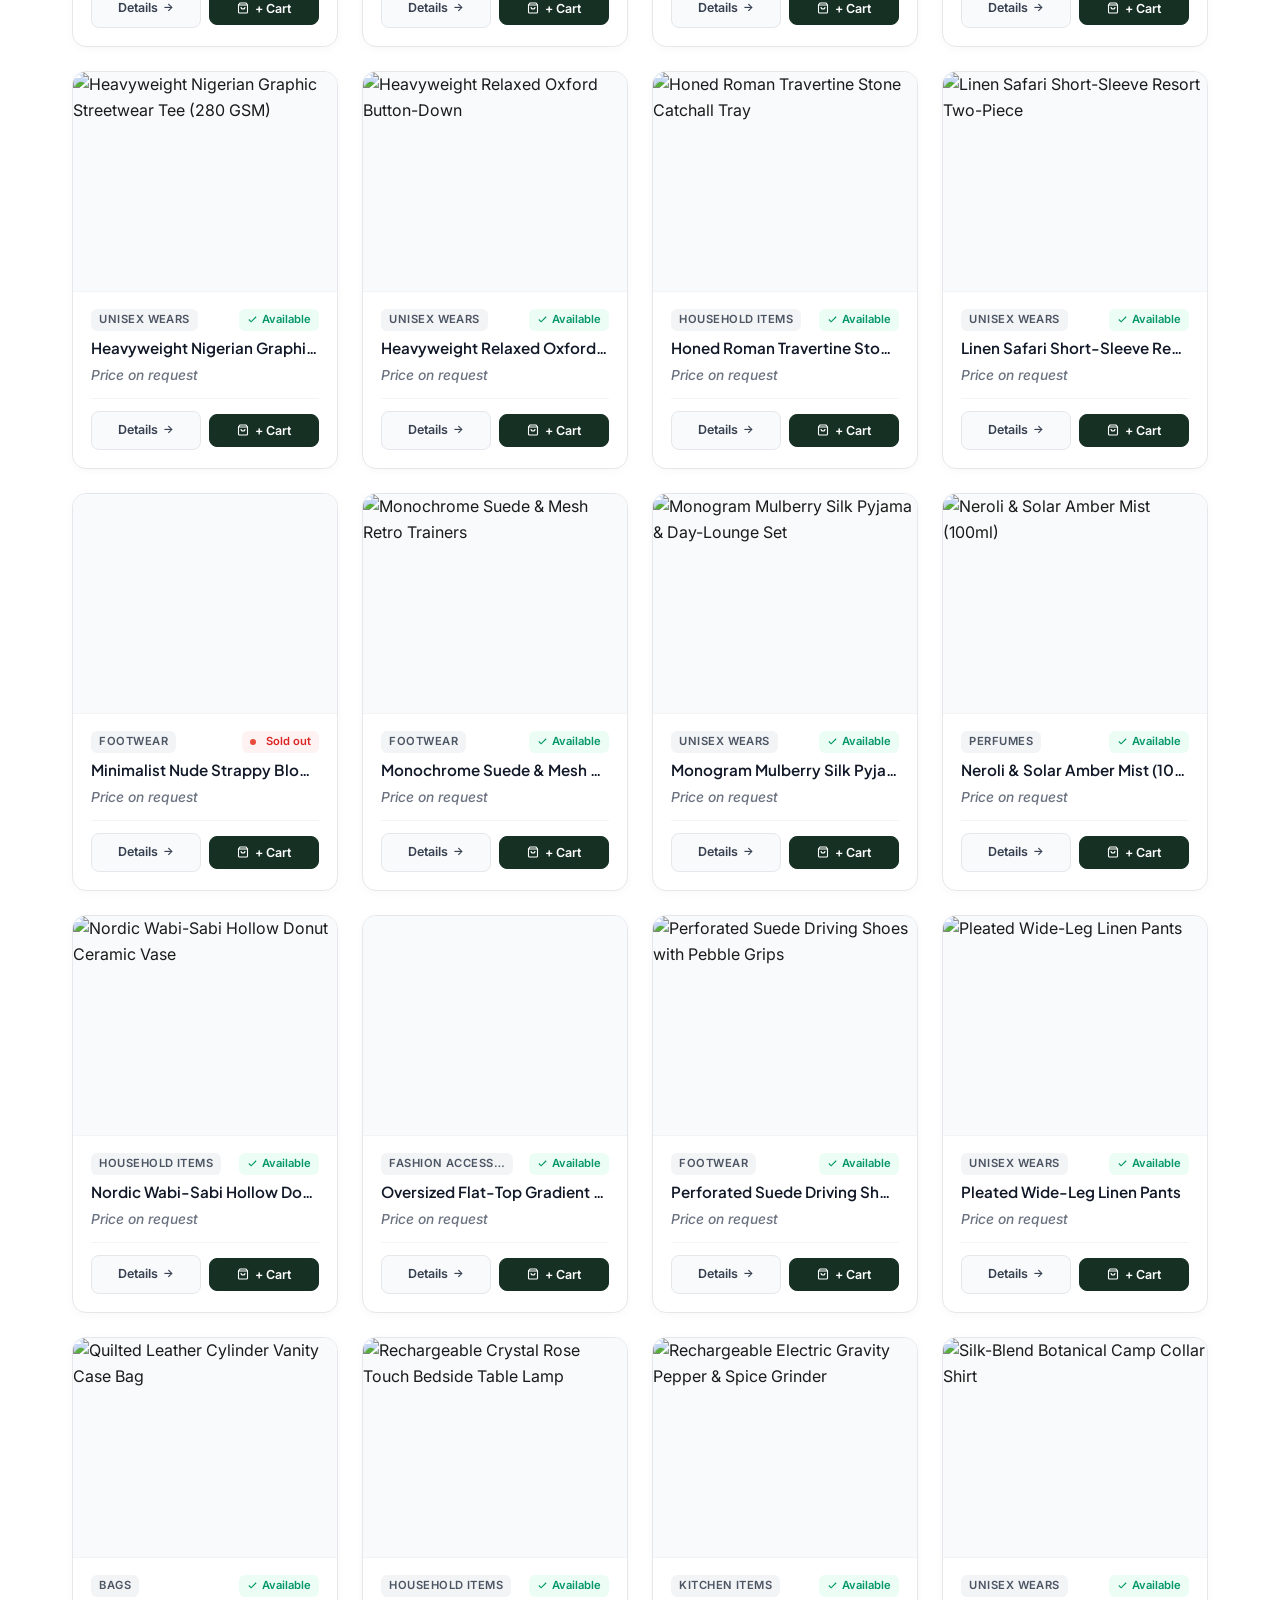
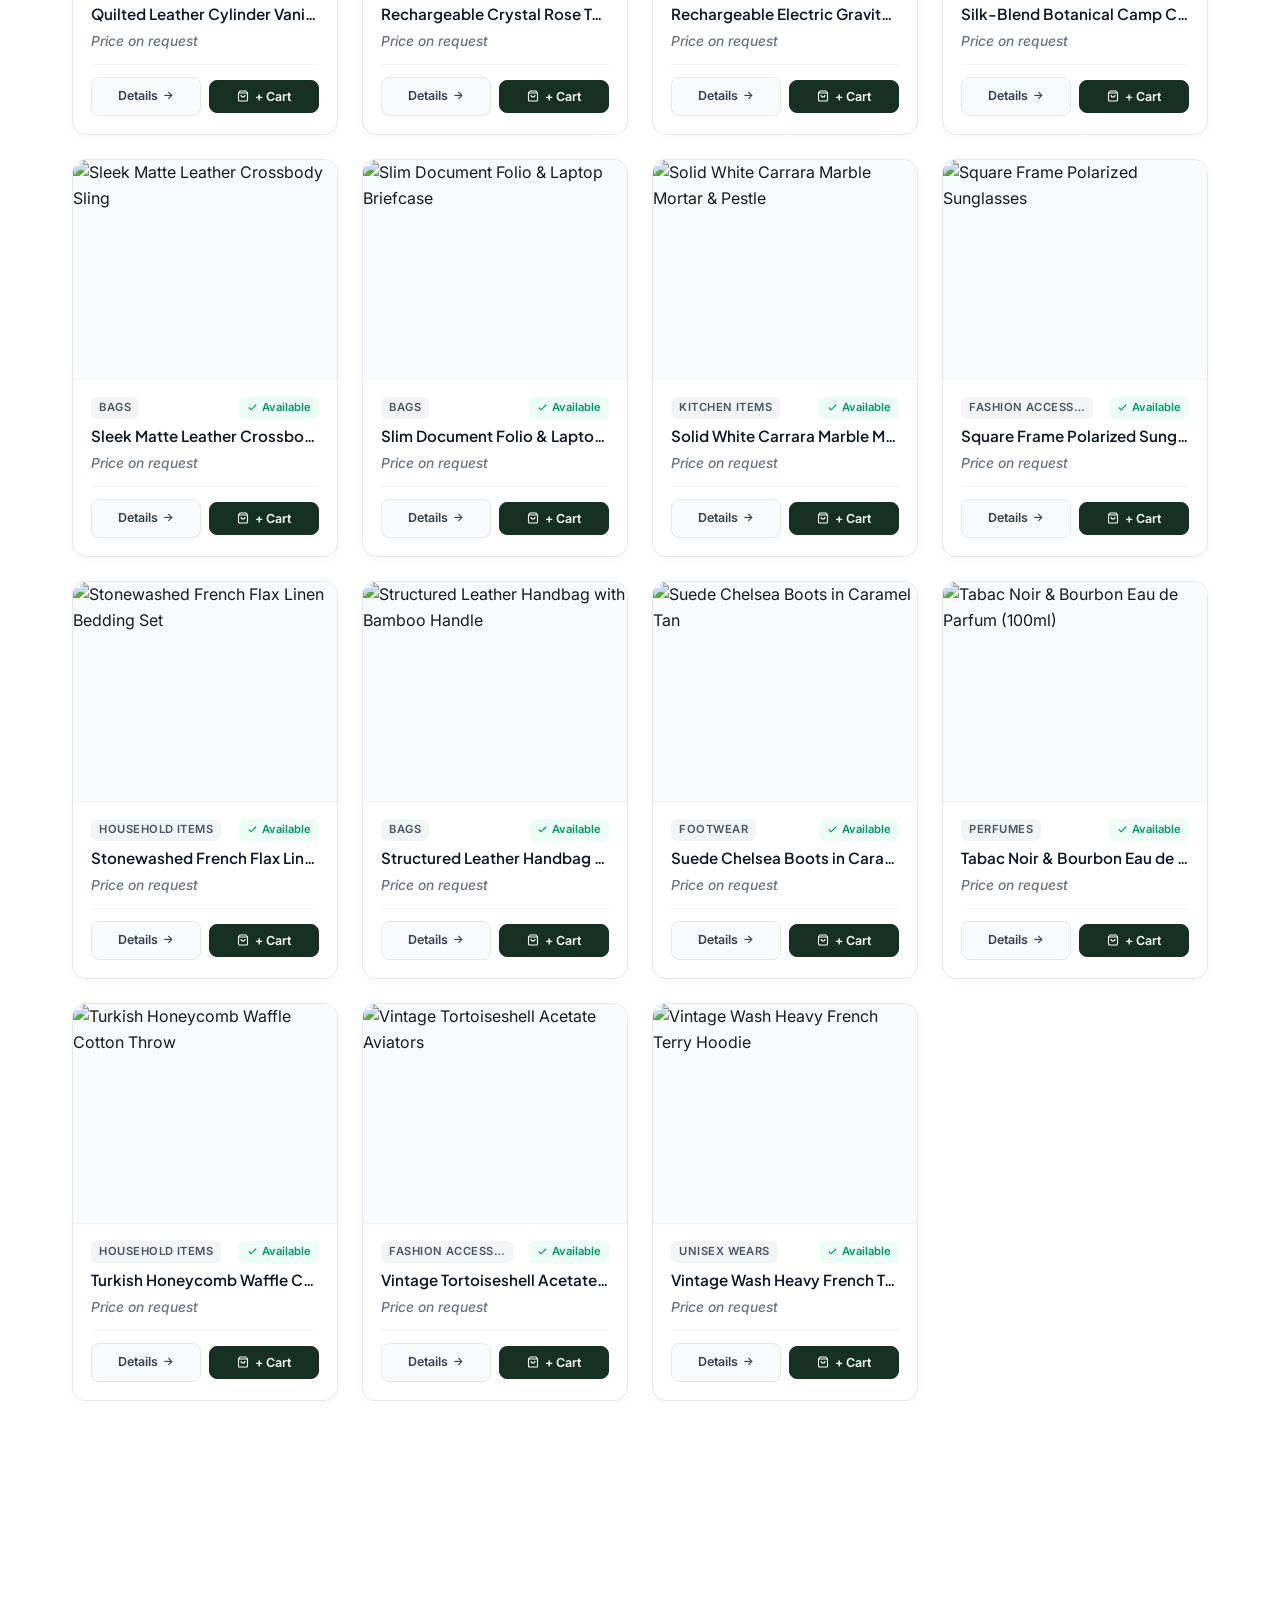
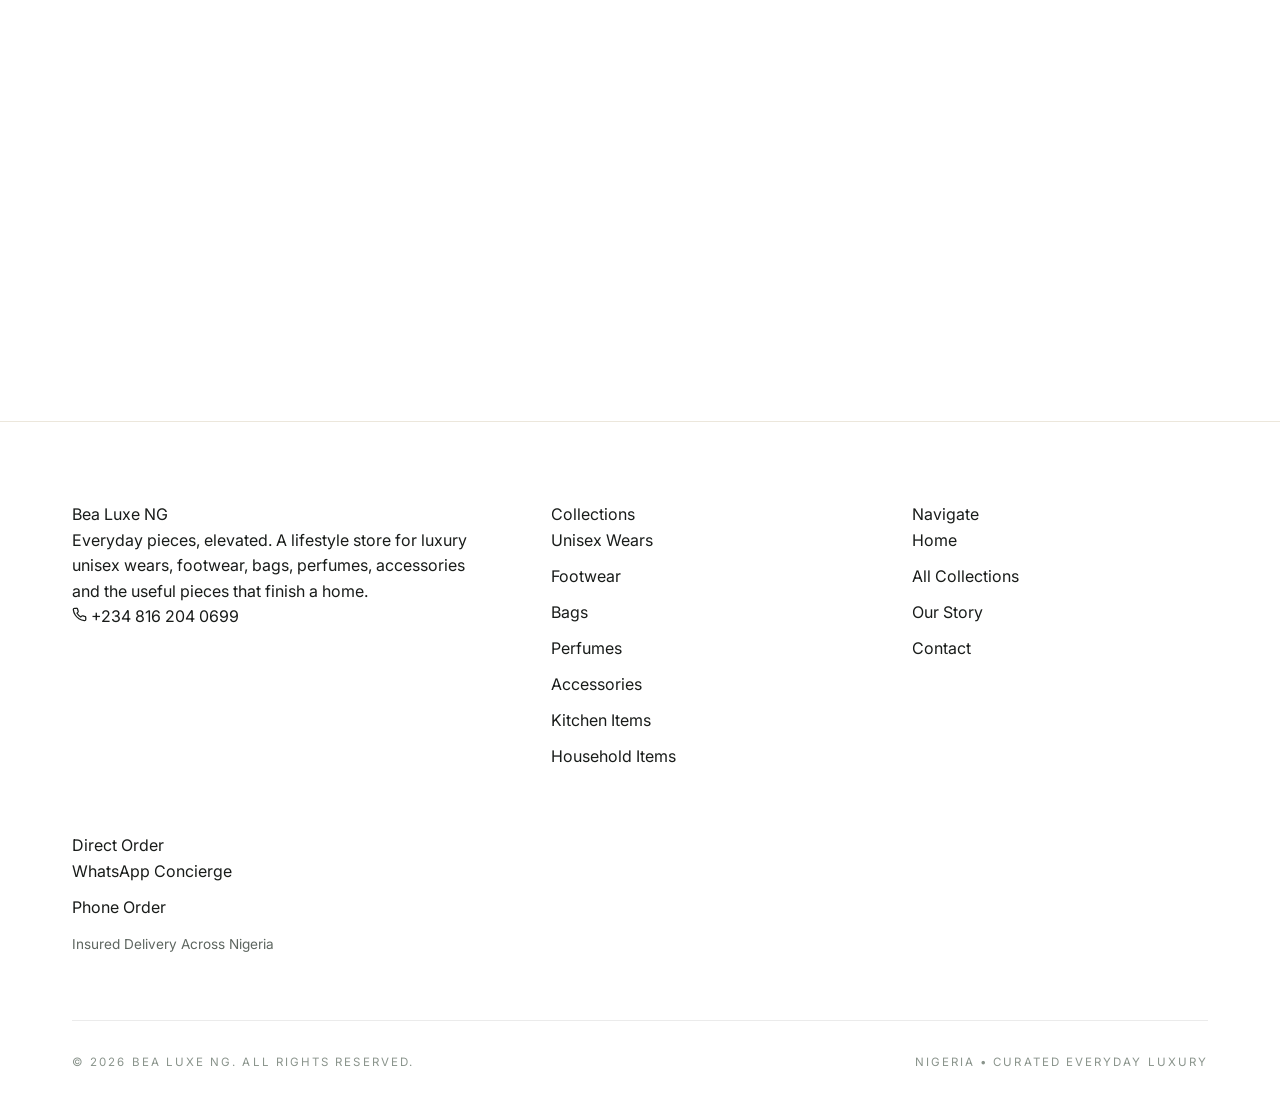
==== commit 57cb5d1e: "feat: add seasonal holiday greeting and redesign product cards to match review card style" ====
--- a/collections.html
+++ b/collections.html
@@ -17,6 +17,9 @@
 
   <!-- ================= 1. SITE HEADER ================= -->
   <header class="site-header">
+    <div class="header-announcement">
+      <span>🎄 Merry Christmas & Happy Holidays to all our customers — Thank you for buying from Bea Luxe NG! ✨</span>
+    </div>
     <div class="container">
       <div class="header-inner">
         <!-- Logo -->
--- a/styles.css
+++ b/styles.css
@@ -123,8 +123,24 @@
 .delay-4 { transition-delay: 0.34s; }
 
 /* ==========================================================================
-   Header Navbar
+   Header Navbar & Seasonal Announcement
    ========================================================================== */
+.header-announcement {
+  background: linear-gradient(90deg, #991b1b 0%, #b91c1c 50%, #991b1b 100%);
+  color: #ffffff;
+  text-align: center;
+  padding: 0.55rem 1rem;
+  font-family: var(--font-body);
+  font-weight: 600;
+  font-size: 0.85rem;
+  letter-spacing: 0.01em;
+  display: flex;
+  align-items: center;
+  justify-content: center;
+  gap: 0.5rem;
+  box-shadow: 0 1px 3px rgba(0, 0, 0, 0.08);
+}
+
 .site-header {
   background-color: rgba(255, 255, 255, 0.94);
   backdrop-filter: blur(12px);
@@ -772,57 +788,60 @@
 
 .product-card {
   background-color: #ffffff;
-  border: 1px solid var(--border-card);
-  border-radius: var(--radius-sm);
+  border: 1px solid #e5e7eb;
+  border-radius: 14px;
   overflow: hidden;
   display: flex;
   flex-direction: column;
+  box-shadow: 0 2px 10px rgba(0, 0, 0, 0.03);
   transition: transform 0.3s var(--ease-out-expo), box-shadow 0.3s var(--ease-out-expo), border-color 0.2s ease;
 }
 
 .product-card:hover {
-  transform: translateY(-6px);
-  box-shadow: 0 14px 32px rgba(0, 0, 0, 0.07);
-  border-color: #ded8cb;
+  transform: translateY(-4px);
+  box-shadow: 0 12px 24px rgba(0, 0, 0, 0.06);
+  border-color: #d1d5db;
 }
 
 .product-image-box {
   position: relative;
-  aspect-ratio: 1 / 1;
-  background-color: #f5f2eb;
+  aspect-ratio: 1.05 / 1;
+  max-height: 220px;
+  background-color: #f9fafb;
   overflow: hidden;
+  border-bottom: 1px solid #f3f4f6;
 }
 
 .product-image-box img {
   width: 100%;
   height: 100%;
   object-fit: cover;
-  transition: transform 0.6s var(--ease-out-expo);
+  transition: transform 0.5s var(--ease-out-expo);
 }
 
 .product-card:hover .product-image-box img {
-  transform: scale(1.06);
+  transform: scale(1.05);
 }
 
 .badge-featured {
   position: absolute;
-  top: 0.85rem;
-  left: 0.85rem;
-  background-color: rgba(255, 255, 255, 0.95);
+  top: 0.65rem;
+  left: 0.65rem;
+  background-color: rgba(17, 24, 39, 0.88);
   backdrop-filter: blur(4px);
   padding: 0.2rem 0.55rem;
-  font-size: 0.68rem;
+  font-size: 0.65rem;
   text-transform: uppercase;
-  letter-spacing: 0.1em;
+  letter-spacing: 0.08em;
   font-weight: 700;
-  color: var(--text-muted);
-  border-radius: 2px;
-  box-shadow: 0 2px 6px rgba(0, 0, 0, 0.05);
+  color: #ffffff;
+  border-radius: 6px;
+  box-shadow: 0 2px 6px rgba(0, 0, 0, 0.08);
   z-index: 2;
 }
 
 .product-info {
-  padding: 1.5rem 1.25rem;
+  padding: 1.05rem 1.15rem 1.15rem;
   display: flex;
   flex-direction: column;
   flex-grow: 1;
@@ -832,12 +851,48 @@
   display: flex;
   align-items: center;
   justify-content: space-between;
-  font-size: 0.68rem;
+  gap: 0.5rem;
+  margin-bottom: 0.45rem;
+}
+
+.product-cat-pill {
+  font-size: 0.7rem;
+  font-weight: 600;
+  color: #4b5563;
+  background-color: #f3f4f6;
+  padding: 2px 8px;
+  border-radius: 6px;
   text-transform: uppercase;
-  letter-spacing: 0.14em;
-  color: var(--text-subtle);
-  font-weight: 600;
-  margin-bottom: 0.45rem;
+  letter-spacing: 0.04em;
+  text-decoration: none;
+  max-width: 58%;
+  white-space: nowrap;
+  overflow: hidden;
+  text-overflow: ellipsis;
+  display: inline-block;
+}
+
+.product-status-verified {
+  display: inline-flex;
+  align-items: center;
+  gap: 4px;
+  font-size: 0.7rem;
+  font-weight: 600;
+  color: #059669;
+  background-color: #ecfdf5;
+  padding: 2px 8px;
+  border-radius: 6px;
+  white-space: nowrap;
+}
+
+.product-status-verified svg {
+  width: 11px;
+  height: 11px;
+}
+
+.product-status-verified.soldout {
+  color: #dc2626;
+  background-color: #fef2f2;
 }
 
 .status-dot {
@@ -854,34 +909,95 @@
 }
 
 .product-title {
-  font-family: var(--font-serif);
-  font-size: 1.15rem;
+  font-family: var(--font-heading);
+  font-size: 0.95rem;
+  font-weight: 600;
+  color: #111827;
+  margin-bottom: 0.35rem;
+  line-height: 1.35;
+  white-space: nowrap;
+  overflow: hidden;
+  text-overflow: ellipsis;
+}
+
+.product-title-link {
+  color: #111827;
+  text-decoration: none;
+  transition: color 0.2s ease;
+}
+
+.product-title-link:hover {
+  color: var(--forest-dark);
+}
+
+.product-price {
+  font-size: 1.05rem;
+  font-weight: 700;
+  color: #111827;
+  margin-bottom: 0.75rem;
+}
+
+.product-price.on-request {
+  font-size: 0.86rem;
   font-weight: 500;
-  color: #161917;
-  margin-bottom: 0.5rem;
-  line-height: 1.3;
-}
-
-.product-desc {
-  font-size: 0.84rem;
-  color: var(--text-muted);
-  line-height: 1.5;
-  margin-bottom: 1.25rem;
-  flex-grow: 1;
-}
-
-.product-price {
-  font-size: 0.95rem;
-  font-weight: 700;
-  color: #161917;
-  margin-bottom: 1rem;
-}
-
-.product-price.on-request {
-  font-size: 0.88rem;
-  font-weight: 600;
-  color: var(--text-muted);
+  color: #6b7280;
   font-style: italic;
+}
+
+.product-card-actions {
+  display: grid;
+  grid-template-columns: 1fr 1fr;
+  gap: 0.5rem;
+  margin-top: auto;
+  padding-top: 0.75rem;
+  border-top: 1px solid #f3f4f6;
+  align-items: center;
+}
+
+.btn-card-details {
+  display: inline-flex;
+  align-items: center;
+  justify-content: center;
+  gap: 0.35rem;
+  padding: 0.52rem 0.6rem;
+  border-radius: 8px;
+  font-size: 0.78rem;
+  font-weight: 600;
+  background-color: #f9fafb;
+  color: #374151;
+  border: 1px solid #e5e7eb;
+  text-decoration: none;
+  transition: all 0.2s ease;
+  white-space: nowrap;
+}
+
+.btn-card-details:hover {
+  background-color: #111827;
+  color: #ffffff;
+  border-color: #111827;
+}
+
+.btn-card-add-cart {
+  display: inline-flex;
+  align-items: center;
+  justify-content: center;
+  gap: 0.35rem;
+  padding: 0.52rem 0.6rem;
+  border-radius: 8px;
+  font-size: 0.78rem;
+  font-weight: 600;
+  background-color: var(--forest-dark);
+  color: #ffffff;
+  border: 1px solid var(--forest-dark);
+  cursor: pointer;
+  transition: all 0.2s ease;
+  white-space: nowrap;
+}
+
+.btn-card-add-cart:hover {
+  background-color: var(--forest-hover);
+  border-color: var(--forest-hover);
+  transform: translateY(-1px);
 }
 
 .btn-wa-card {
@@ -1696,38 +1812,6 @@
 
 .product-title-link:hover {
   color: var(--forest-hero);
-}
-
-.product-card-actions {
-  display: grid;
-  grid-template-columns: 1fr 1fr;
-  gap: 0.5rem;
-  margin-top: auto;
-  padding-top: 0.85rem;
-  align-items: center;
-}
-
-.btn-card-details {
-  display: inline-flex;
-  align-items: center;
-  justify-content: center;
-  gap: 0.35rem;
-  padding: 0.6rem 0.75rem;
-  border-radius: var(--radius-pill);
-  font-size: 0.8rem;
-  font-weight: 500;
-  background-color: #f7f4ed;
-  color: var(--forest-dark);
-  border: 1px solid var(--border-light);
-  text-decoration: none;
-  transition: all 0.2s ease;
-  white-space: nowrap;
-}
-
-.btn-card-details:hover {
-  background-color: var(--forest-dark);
-  color: #ffffff;
-  border-color: var(--forest-dark);
 }
 
 /* Collections Page */
@@ -2342,7 +2426,14 @@
   }
 
   .product-card-actions {
-    grid-template-columns: 1fr;
+    grid-template-columns: 1fr 1fr;
+    gap: 0.35rem;
+  }
+
+  .btn-card-details,
+  .btn-card-add-cart {
+    padding: 0.48rem 0.35rem;
+    font-size: 0.72rem;
   }
 
   /* Recommendation Modal Mobile Polish */
@@ -3025,9 +3116,9 @@
   align-items: center;
   justify-content: center;
   gap: 0.35rem;
-  padding: 0.6rem 0.75rem;
-  border-radius: var(--radius-pill);
-  font-size: 0.8rem;
+  padding: 0.52rem 0.6rem;
+  border-radius: 8px;
+  font-size: 0.78rem;
   font-weight: 600;
   background-color: var(--forest-dark);
   color: #ffffff;
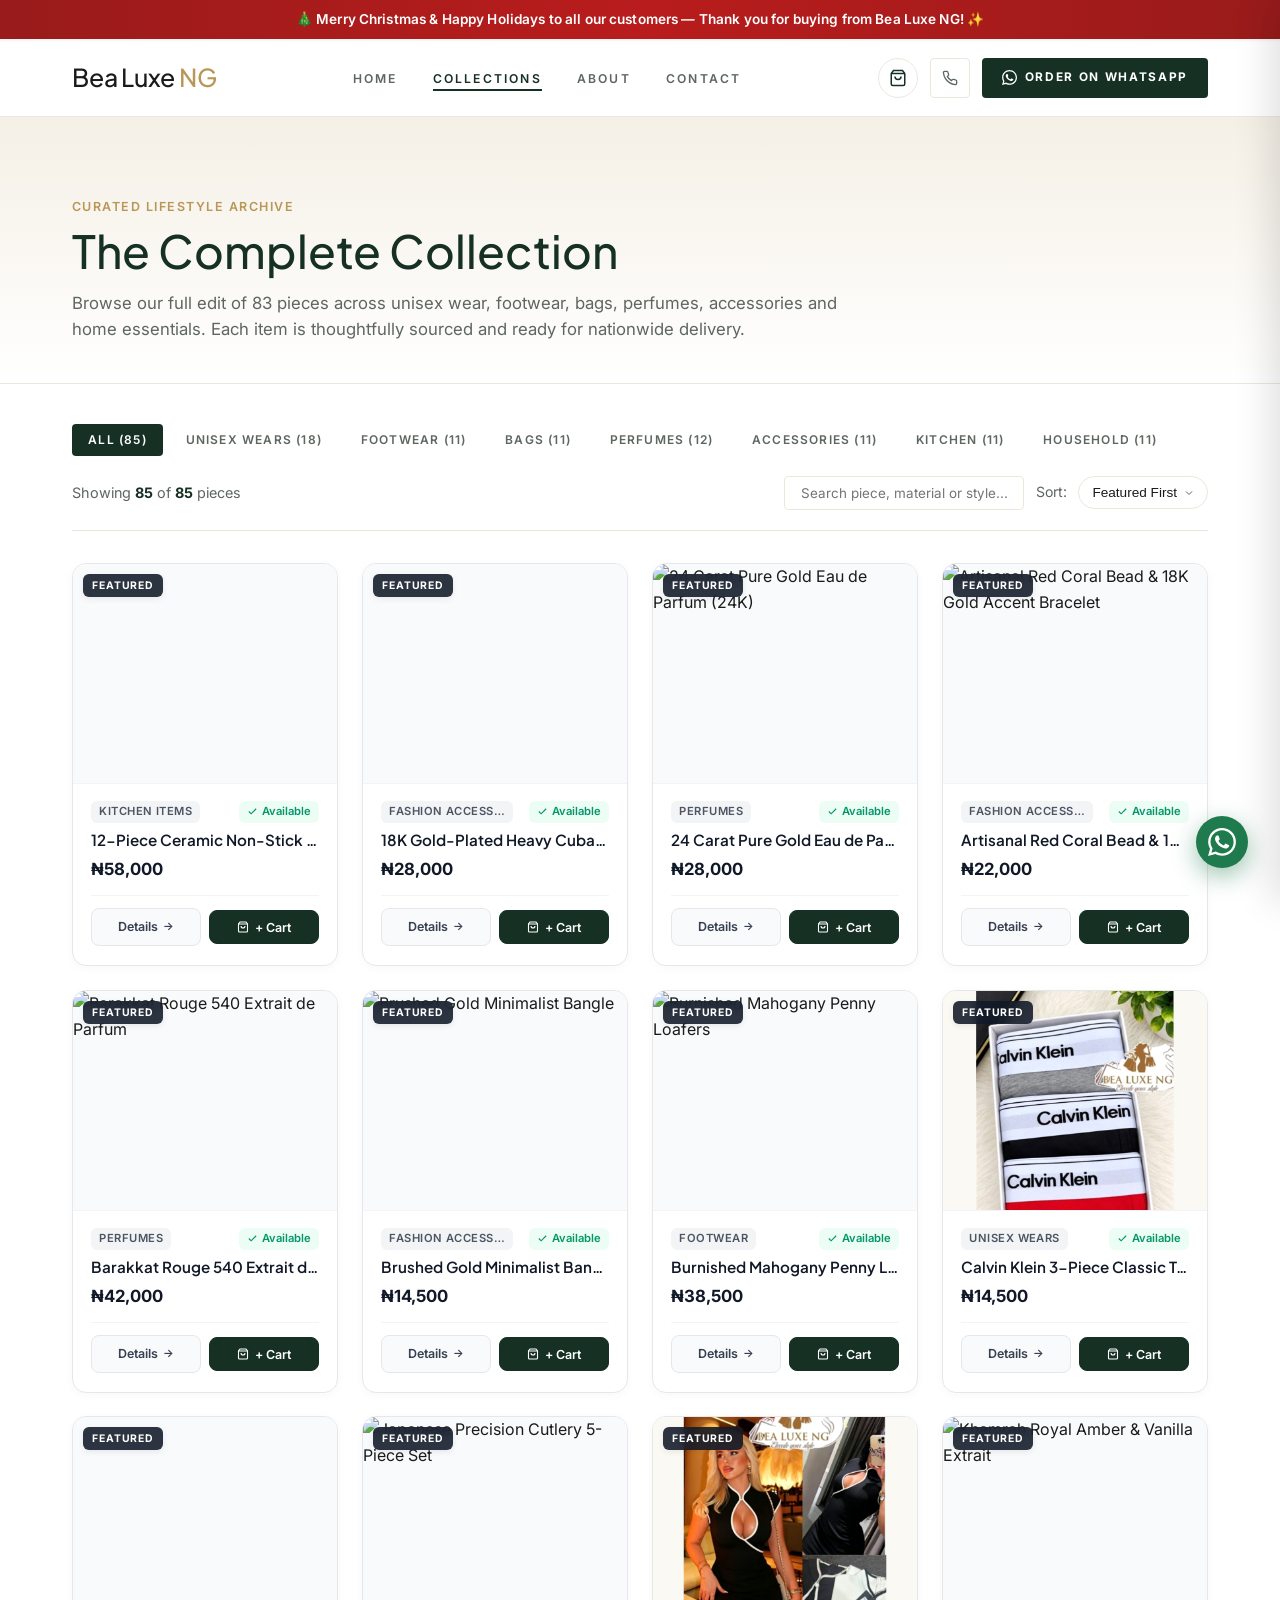
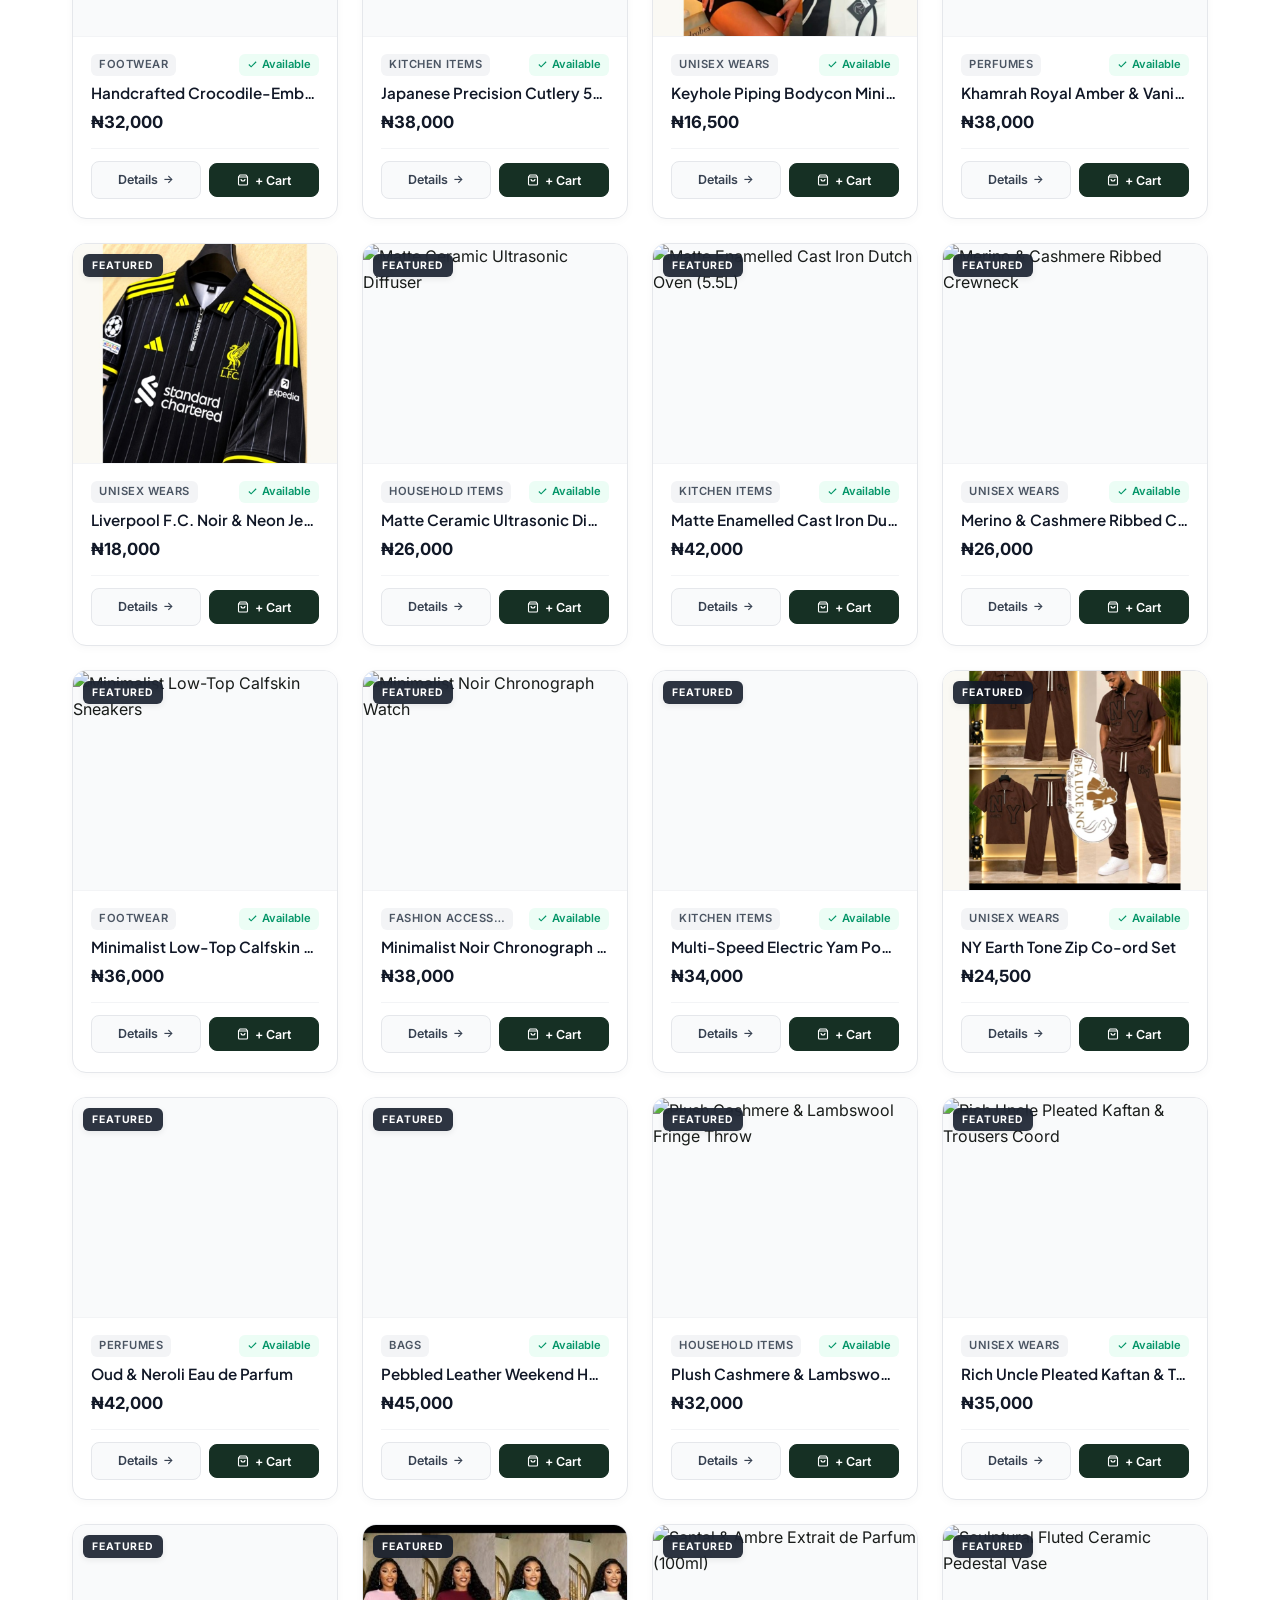
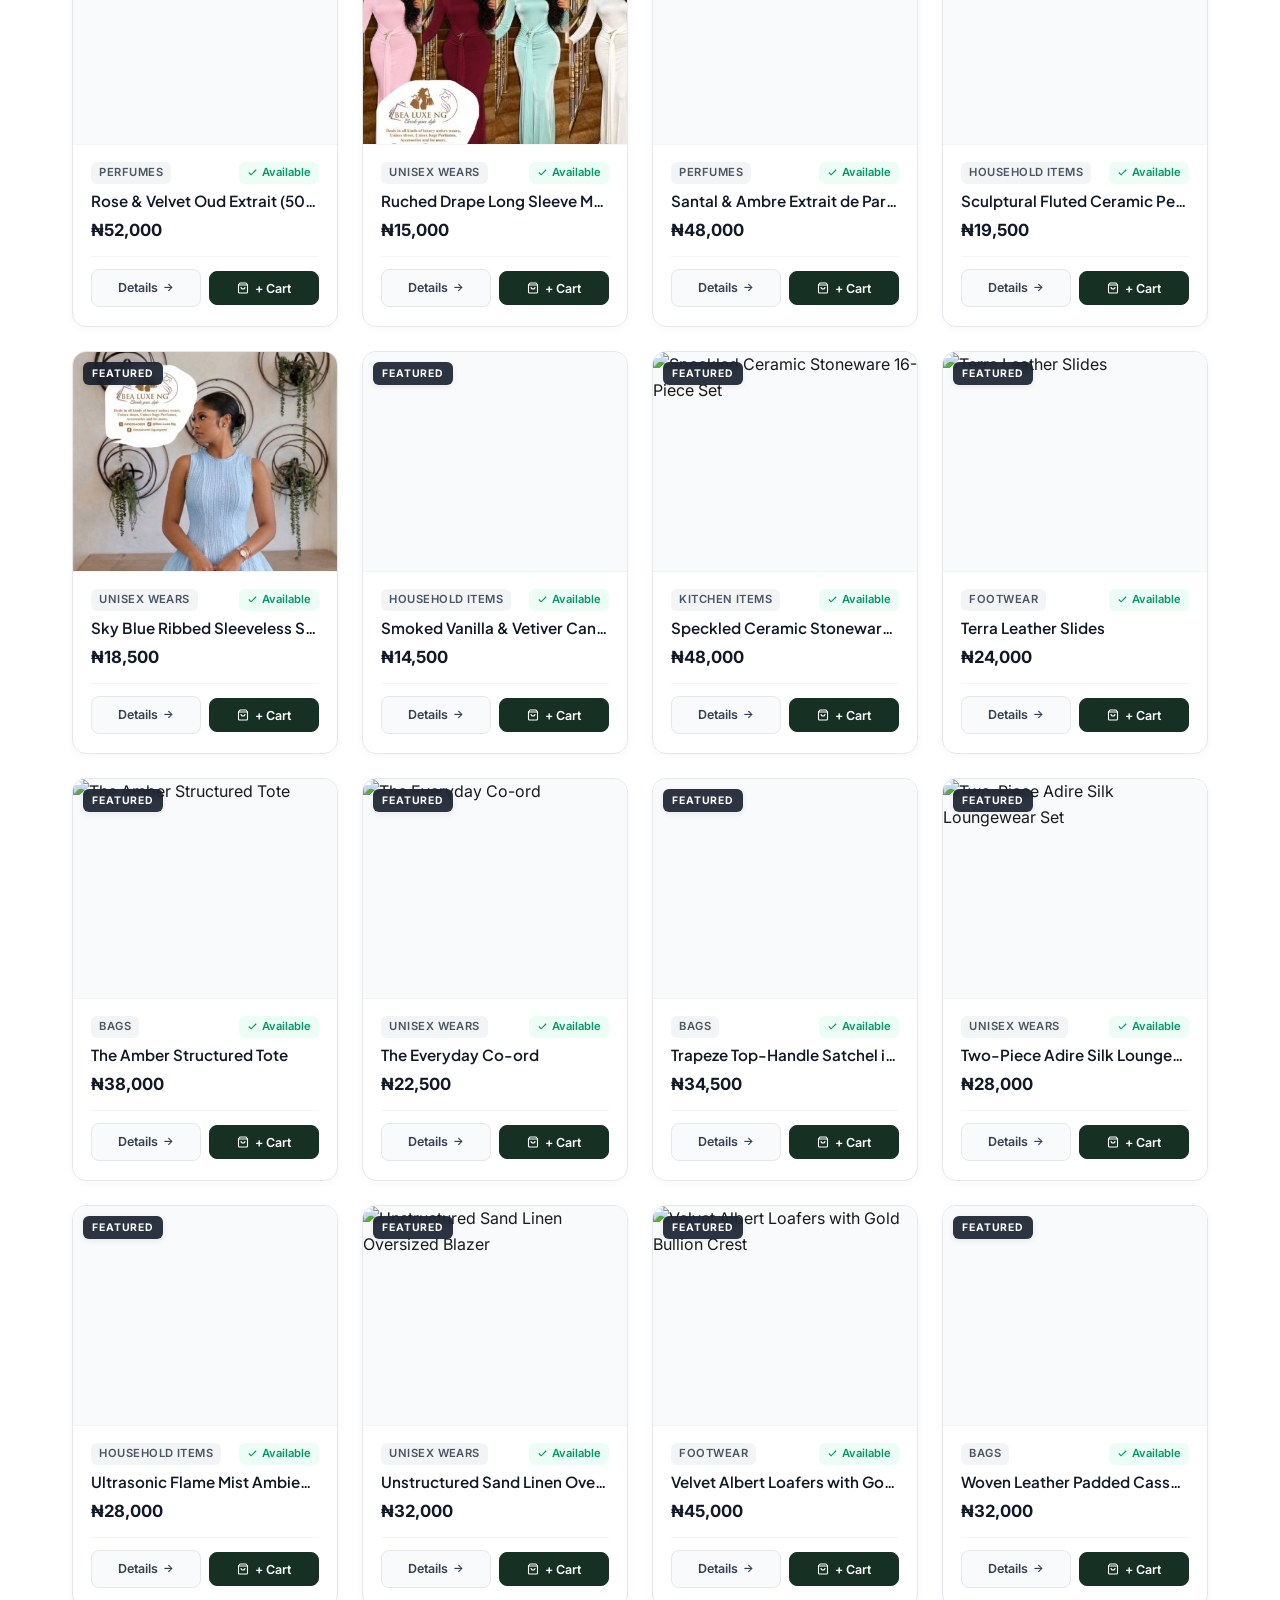
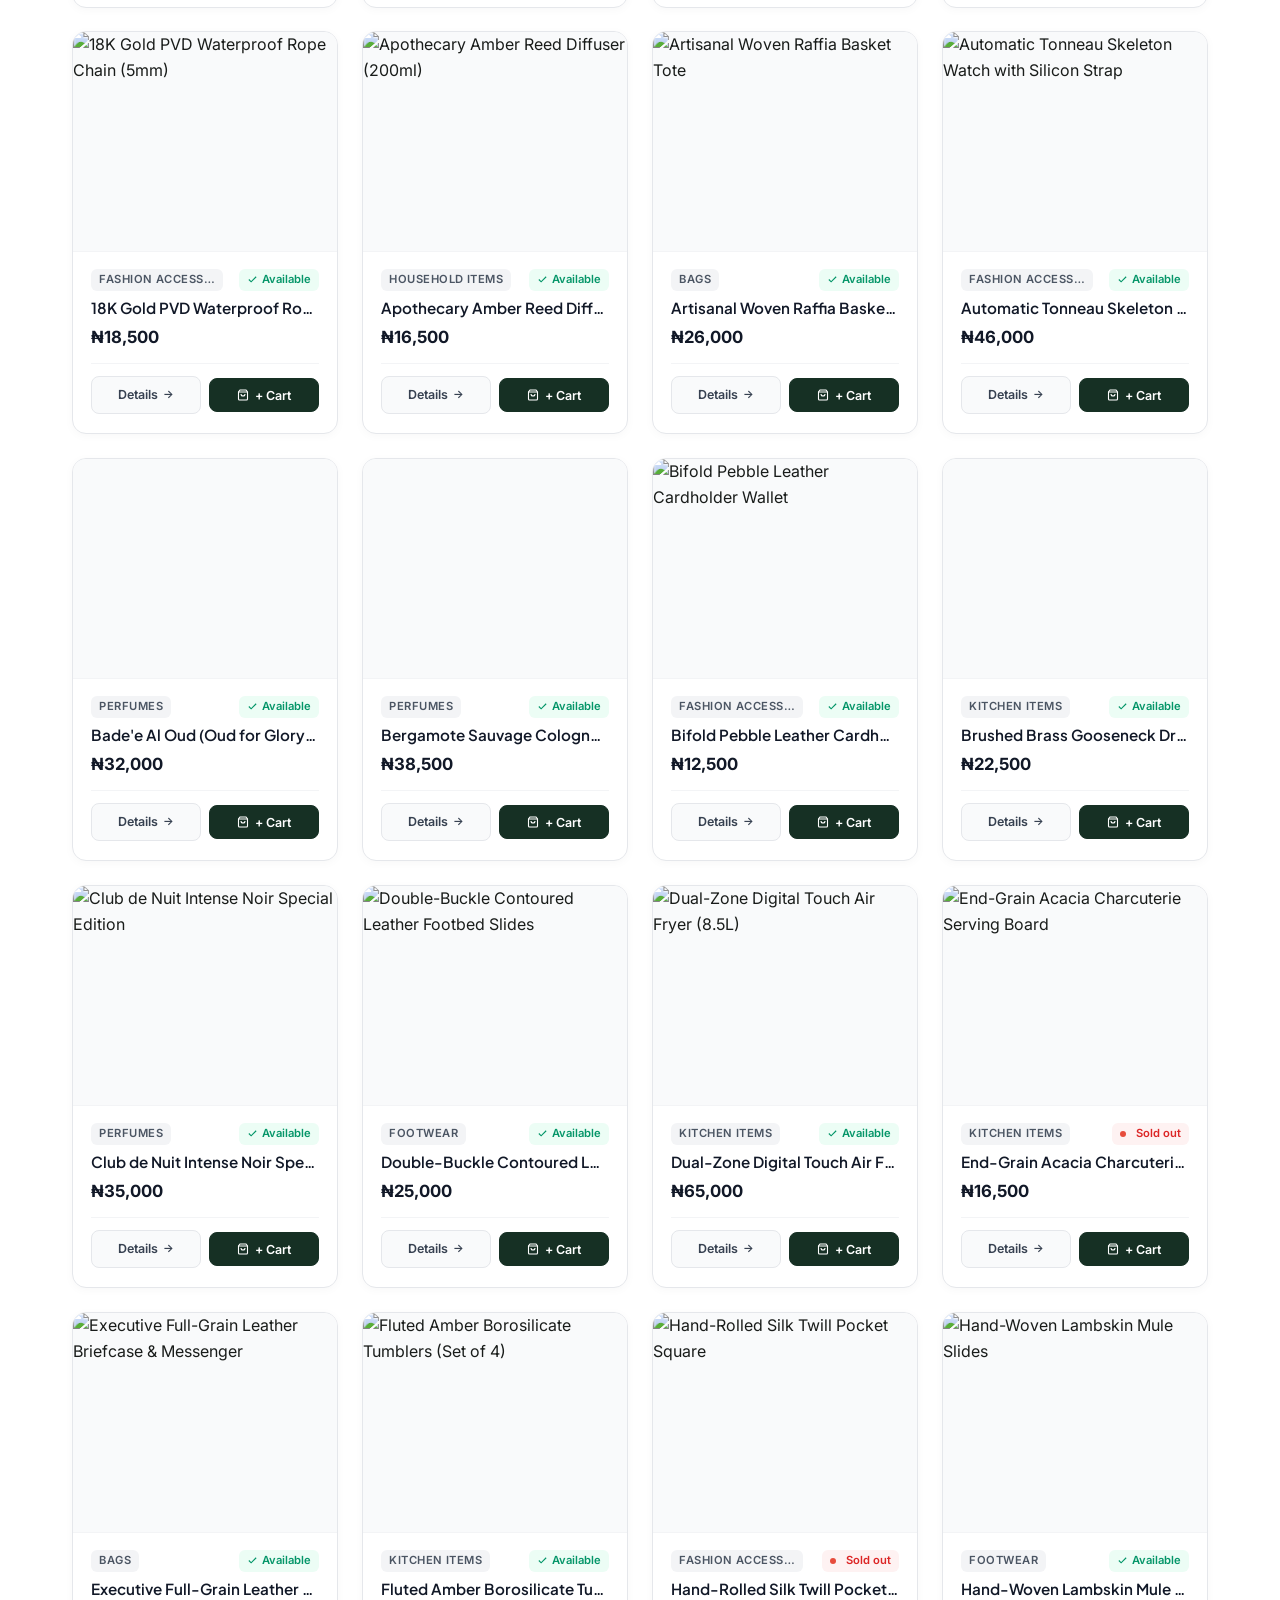
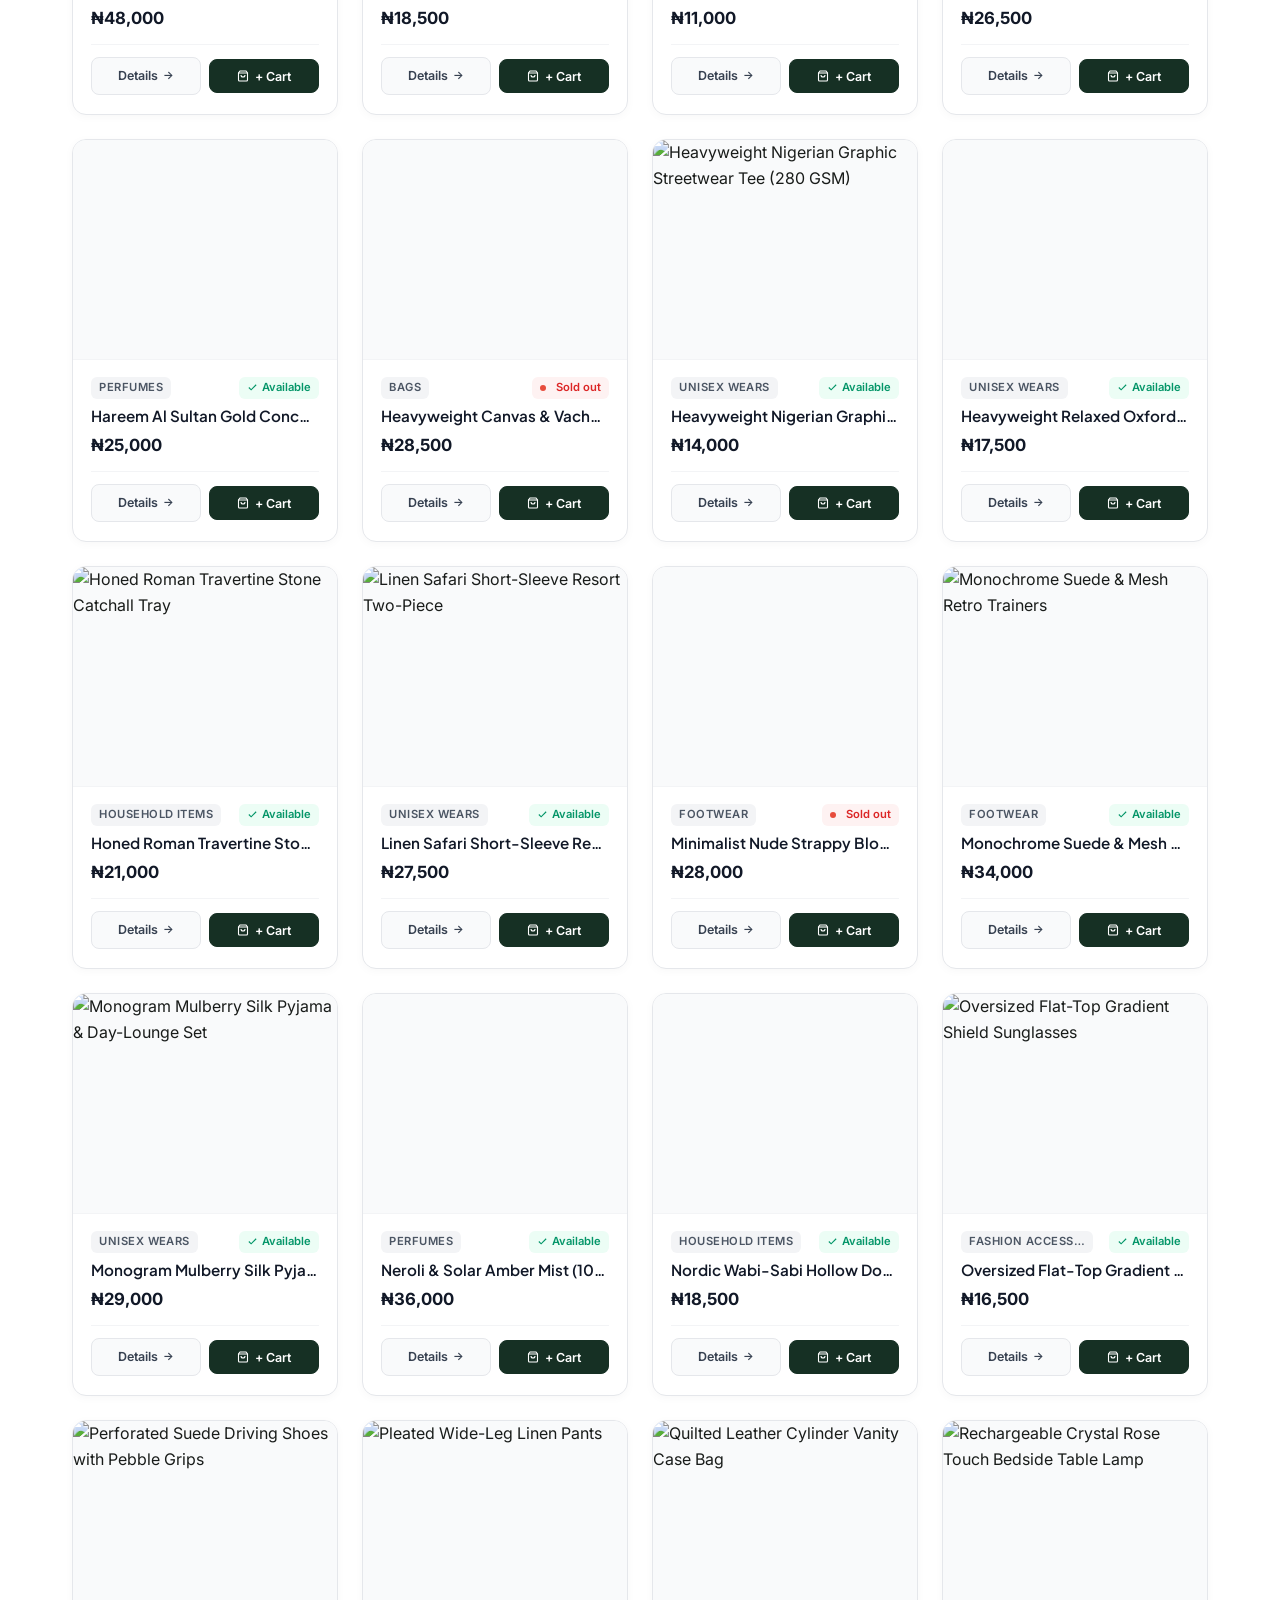
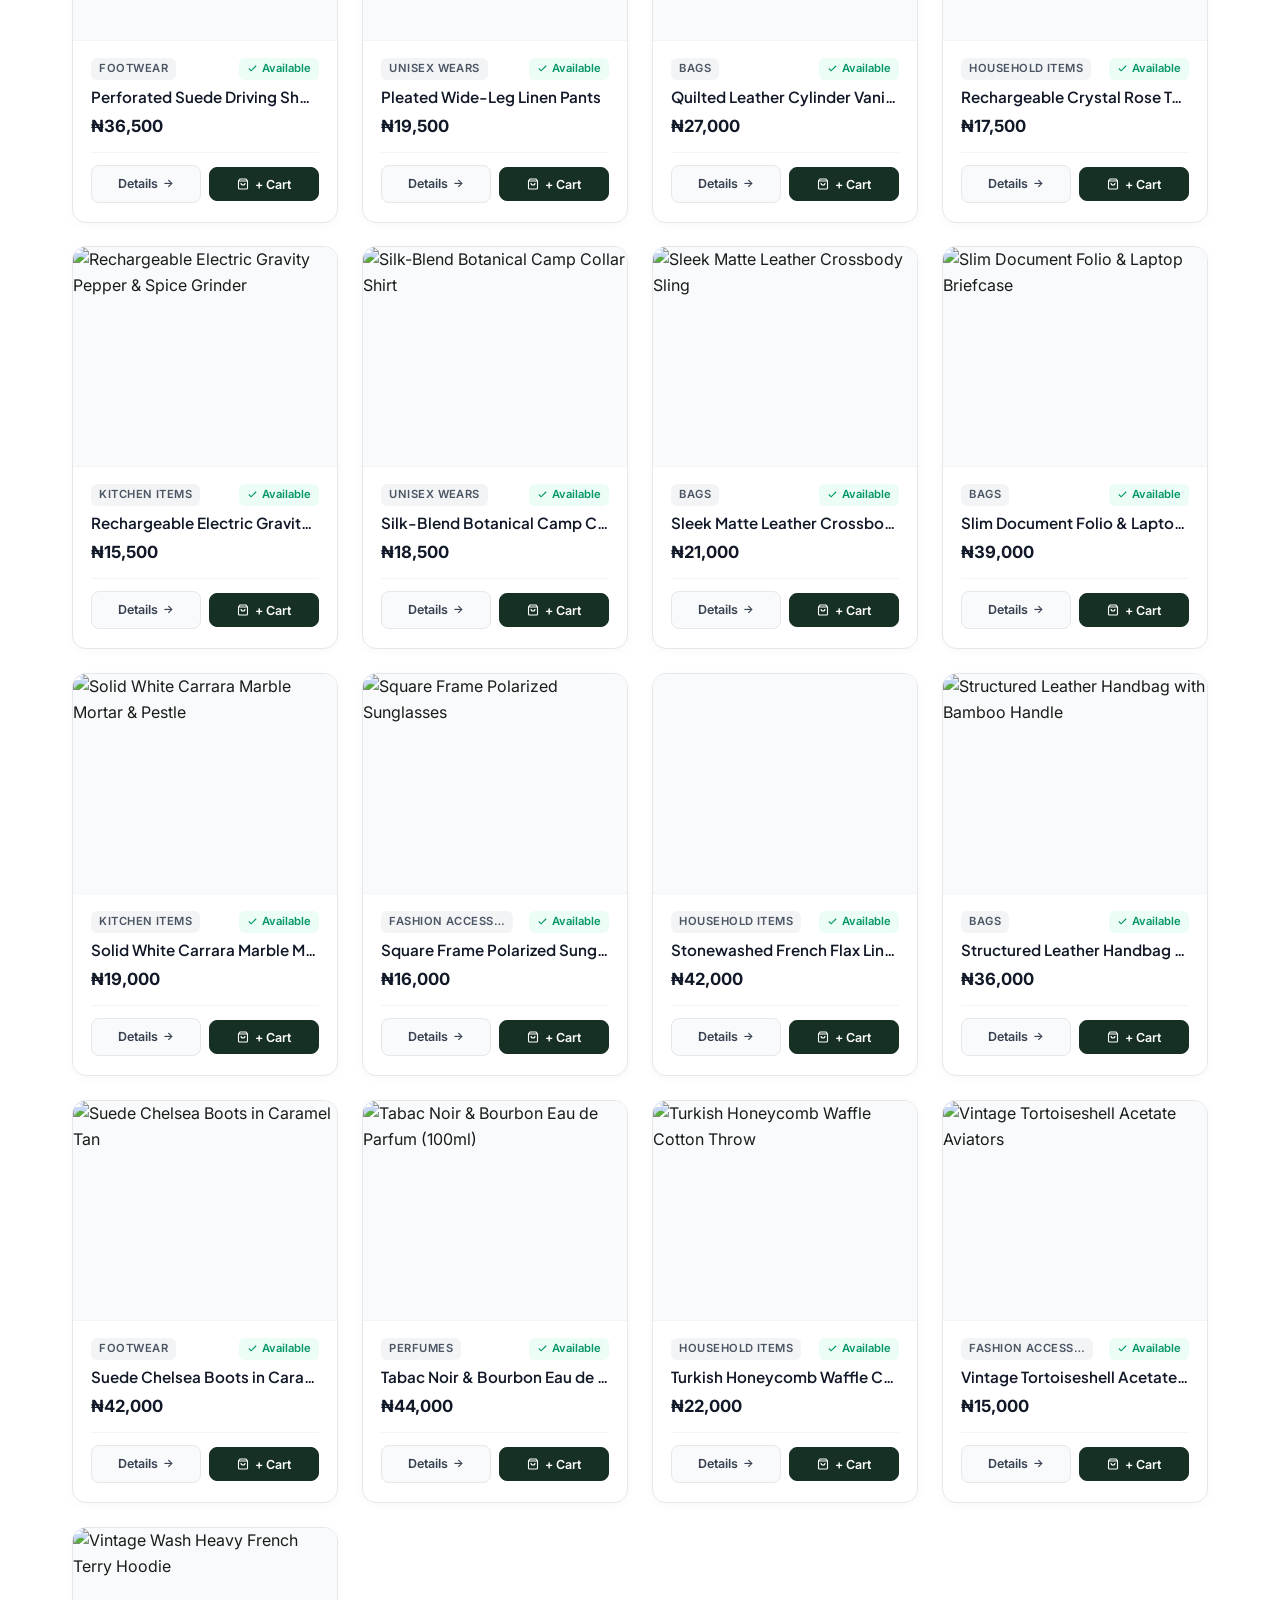
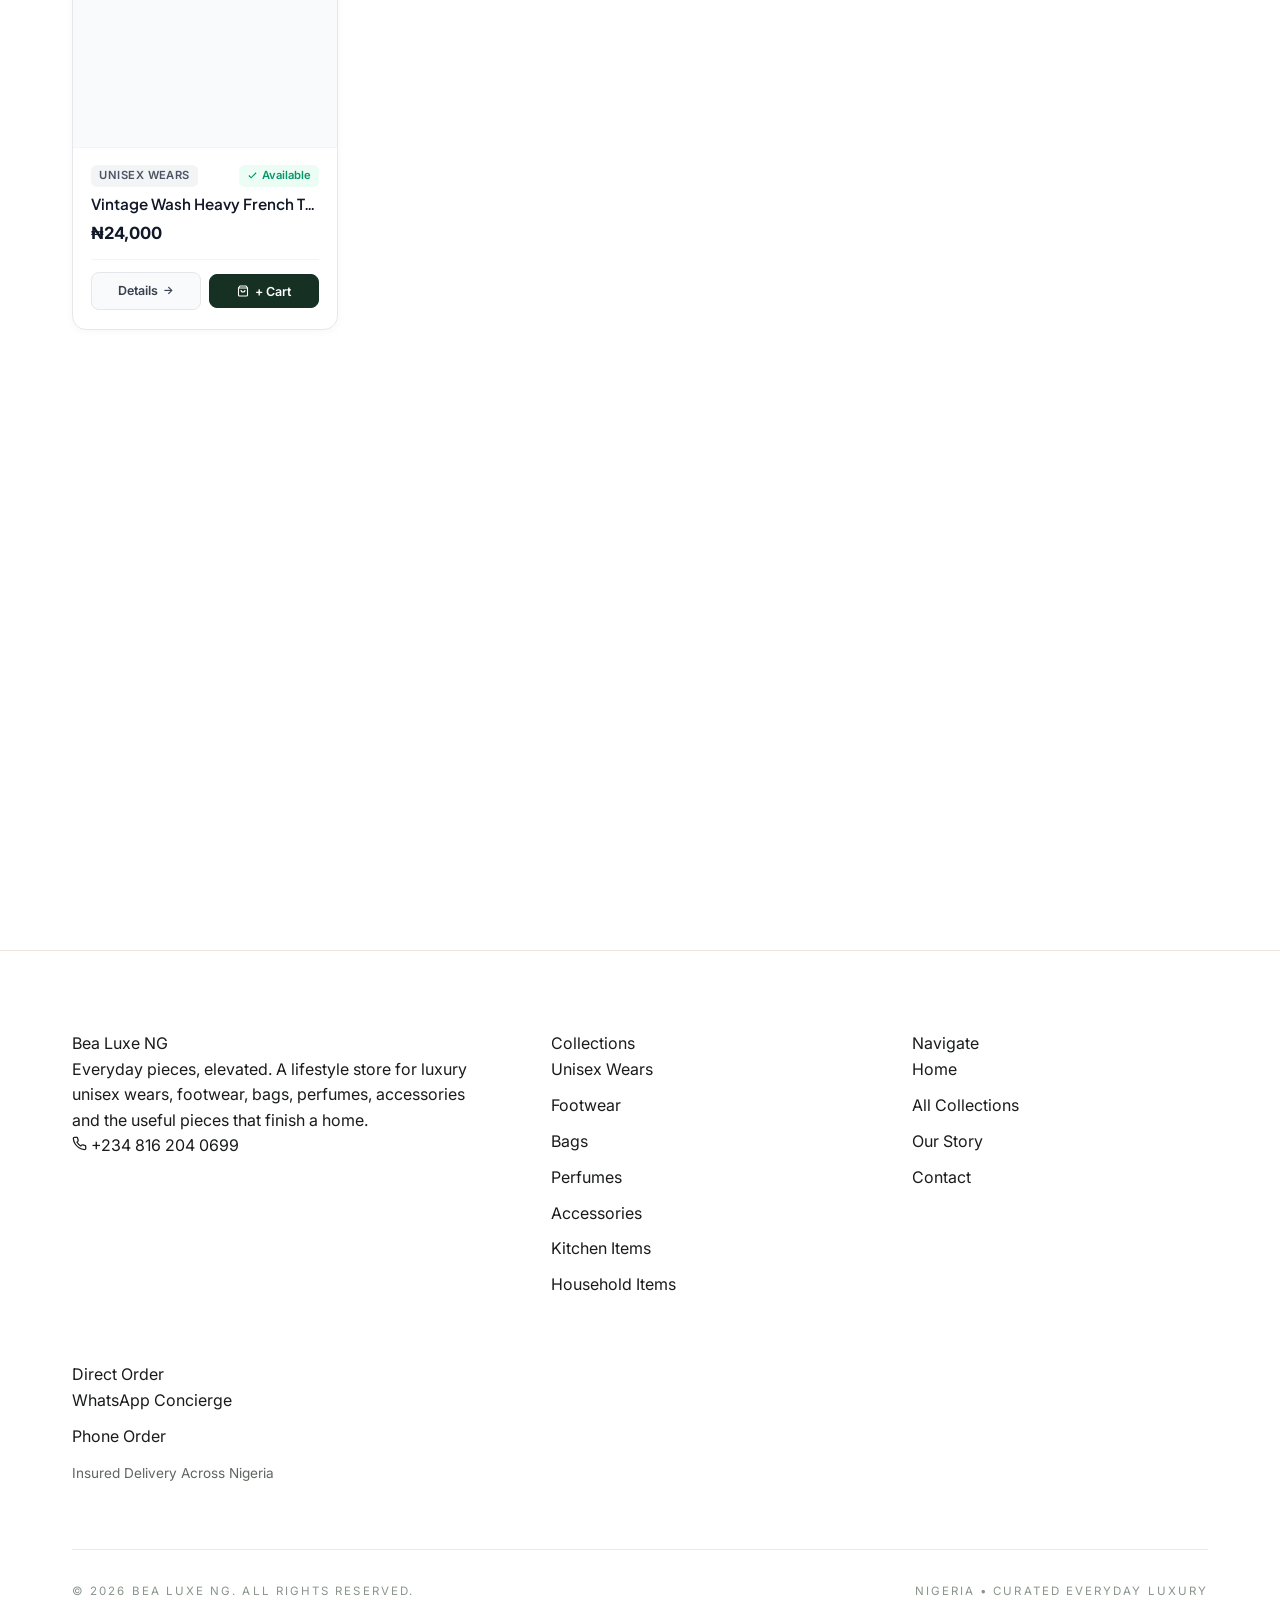
==== commit 87c4da38: "feat: add 2 new dress products, assign prices to all products, and remove price on request" ====
--- a/collections.html
+++ b/collections.html
@@ -3,8 +3,8 @@
 <head>
   <meta charset="UTF-8">
   <meta name="viewport" content="width=device-width, initial-scale=1.0, maximum-scale=5.0, user-scalable=yes">
-  <title>The Collections — Bea Luxe NG | 83 Curated Luxury Pieces</title>
-  <meta name="description" content="Explore the complete collection of 83 curated luxury pieces across unisex wear, footwear, bags, perfumes, accessories and home essentials by Bea Luxe NG.">
+  <title>The Collections — Bea Luxe NG | 85 Curated Luxury Pieces</title>
+  <meta name="description" content="Explore the complete collection of 85 curated luxury pieces across unisex wear, footwear, bags, perfumes, accessories and home essentials by Bea Luxe NG.">
 
   <!-- 2 Clean Modern Fonts: Plus Jakarta Sans (Headings) + Inter (Body/UI) -->
   <link rel="preconnect" href="https://fonts.googleapis.com">
@@ -122,8 +122,8 @@
         <div class="collections-toolbar-wrap" id="collections-filter-bar">
           <!-- Filter Pills -->
           <div class="filter-pills">
-            <button class="filter-btn active" data-filter="All">All (83)</button>
-            <button class="filter-btn" data-filter="Unisex Wears">Unisex Wears (16)</button>
+            <button class="filter-btn active" data-filter="All">All (85)</button>
+            <button class="filter-btn" data-filter="Unisex Wears">Unisex Wears (18)</button>
             <button class="filter-btn" data-filter="Footwear">Footwear (11)</button>
             <button class="filter-btn" data-filter="Bags">Bags (11)</button>
             <button class="filter-btn" data-filter="Perfumes">Perfumes (12)</button>
@@ -135,7 +135,7 @@
           <!-- Controls: Search, Sort, Count -->
           <div class="collections-subnav">
             <div class="collection-results-count" id="results-count-text">
-              Showing <strong>83</strong> pieces
+              Showing <strong>85</strong> pieces
             </div>
 
             <div style="display: flex; gap: 0.75rem; align-items: center; flex-wrap: wrap;">
